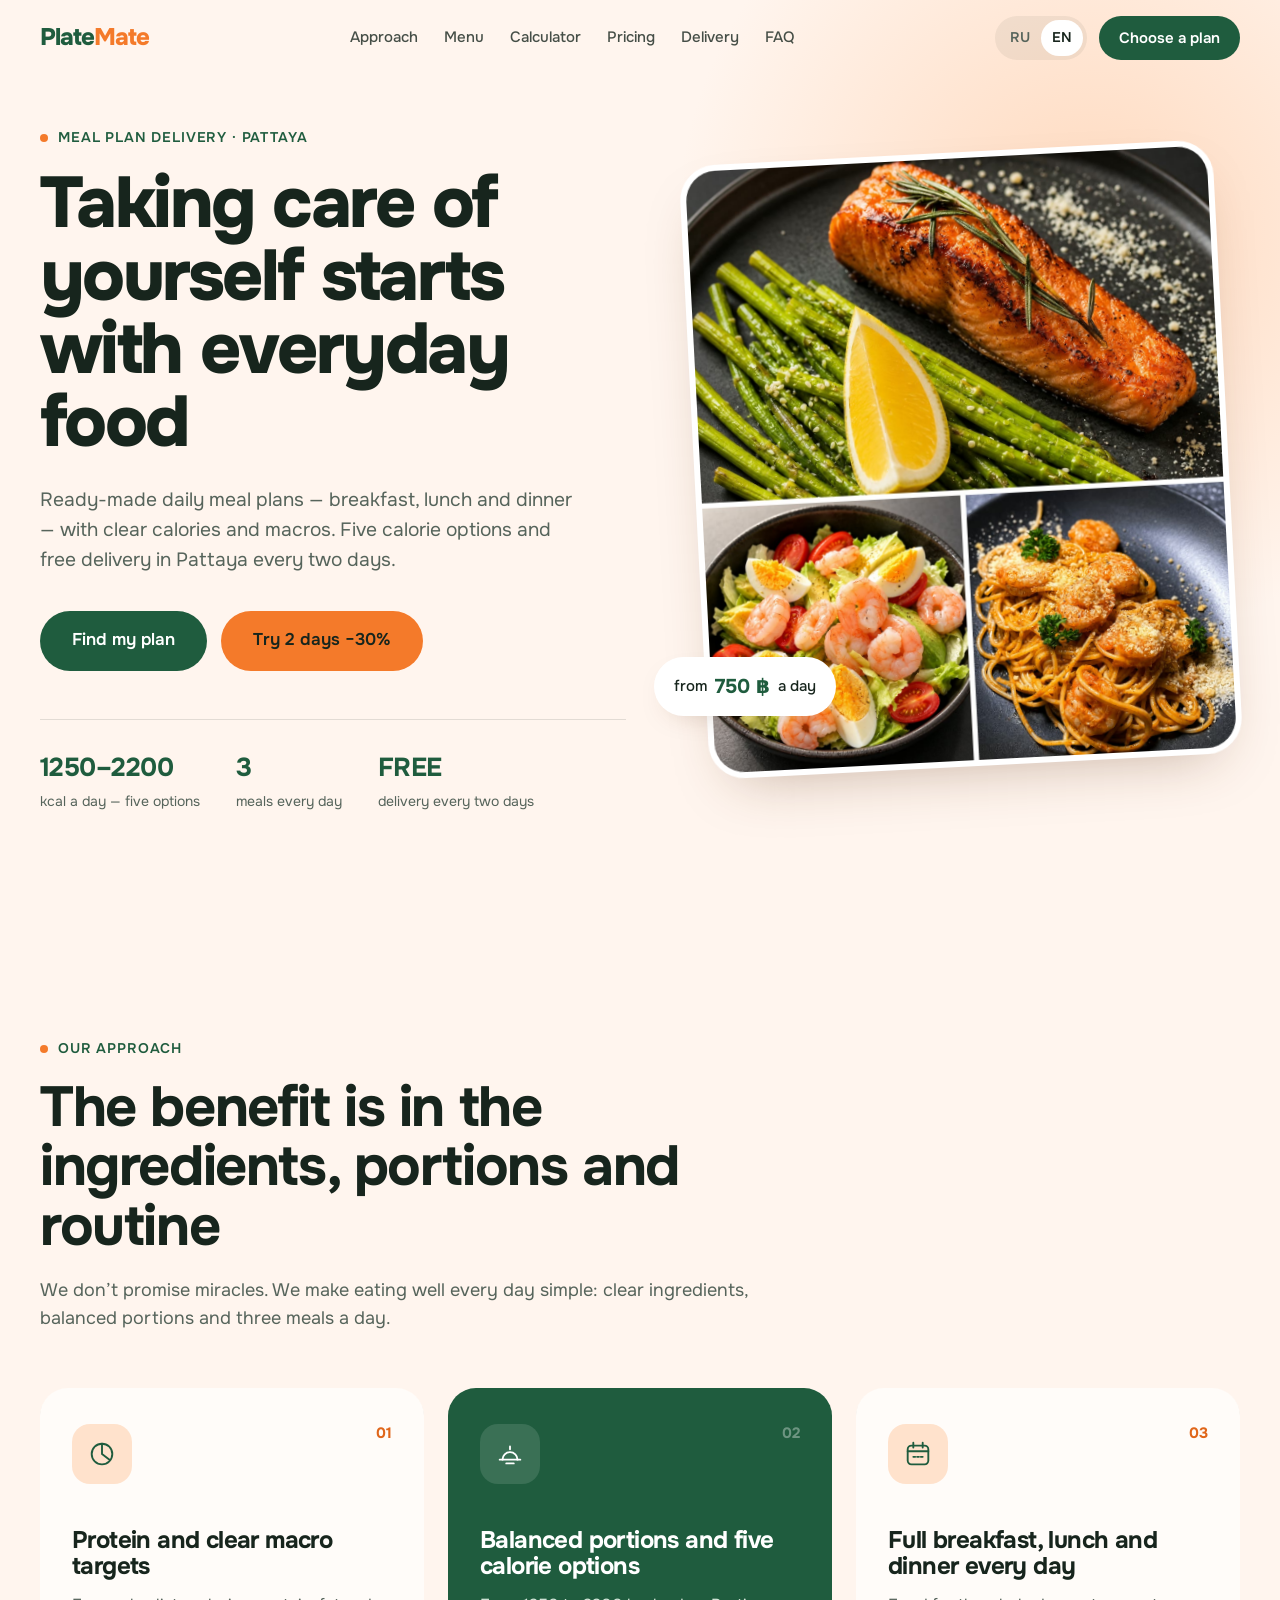
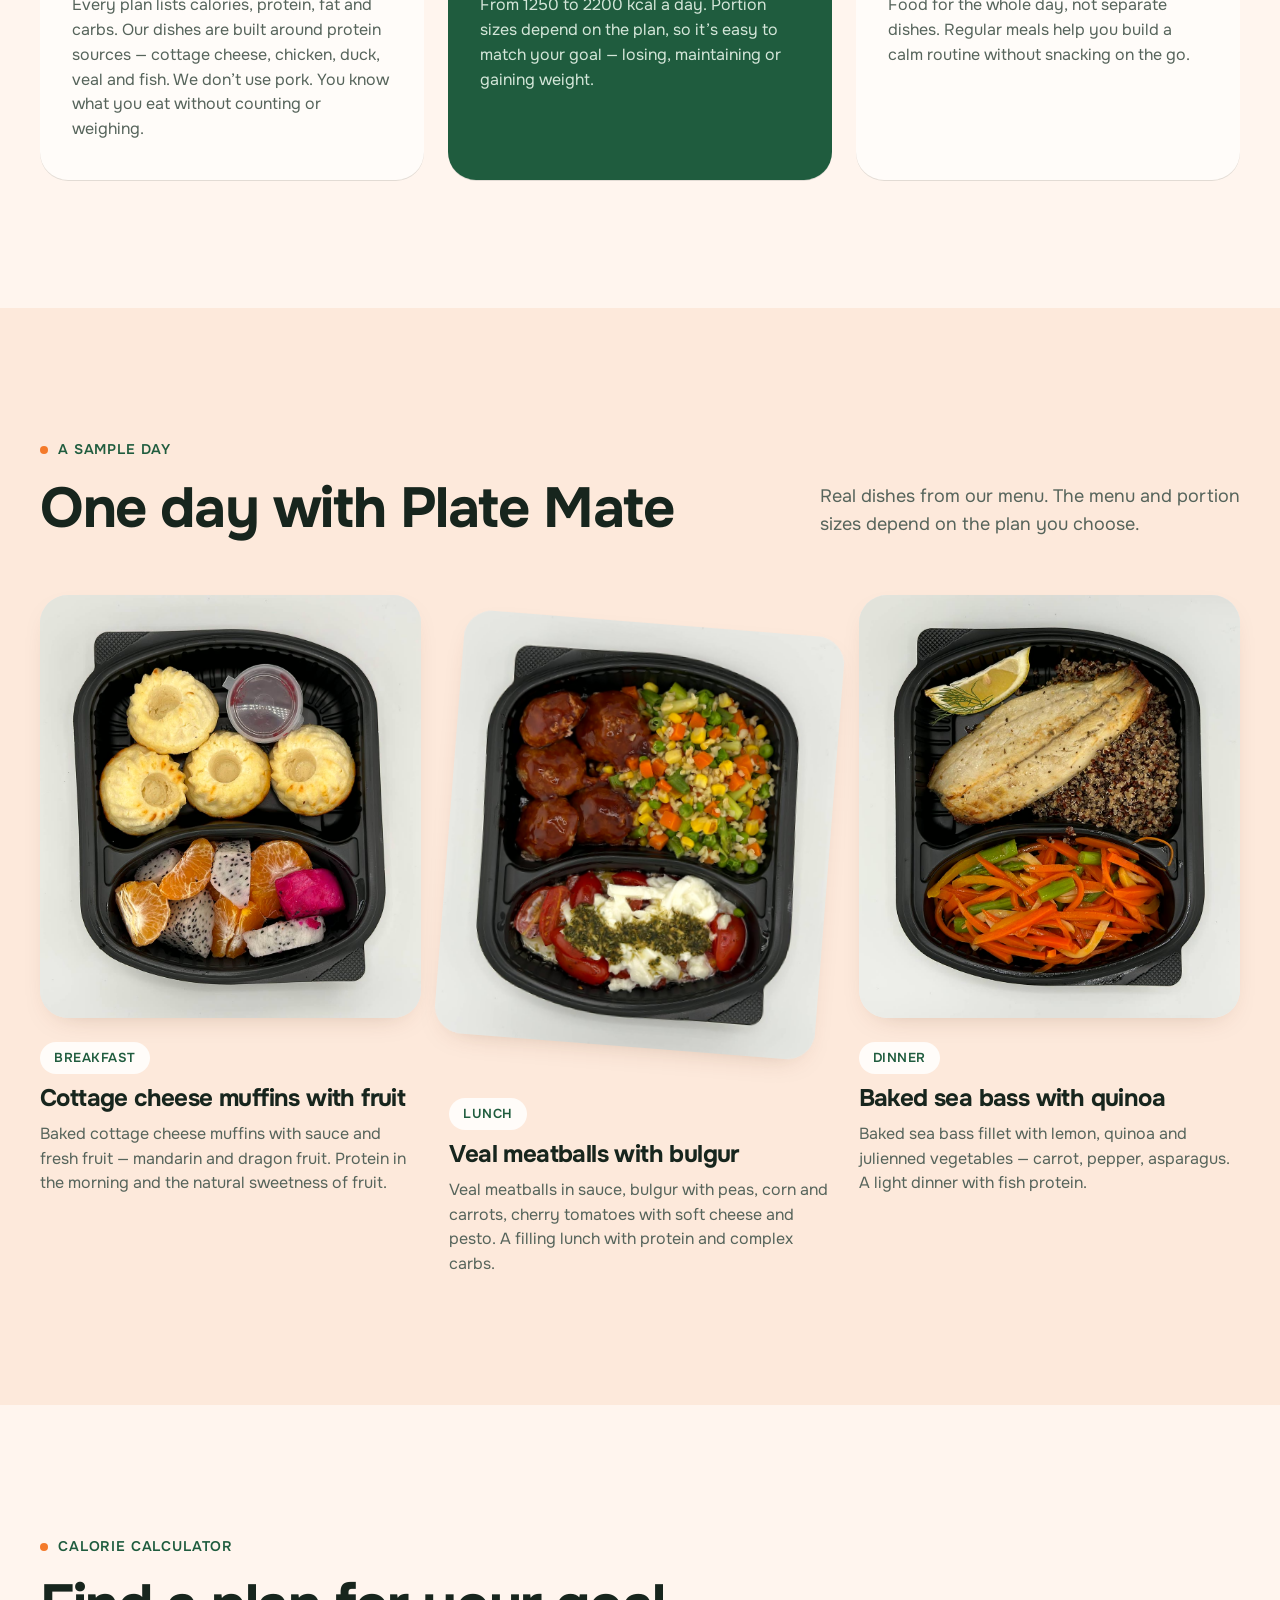
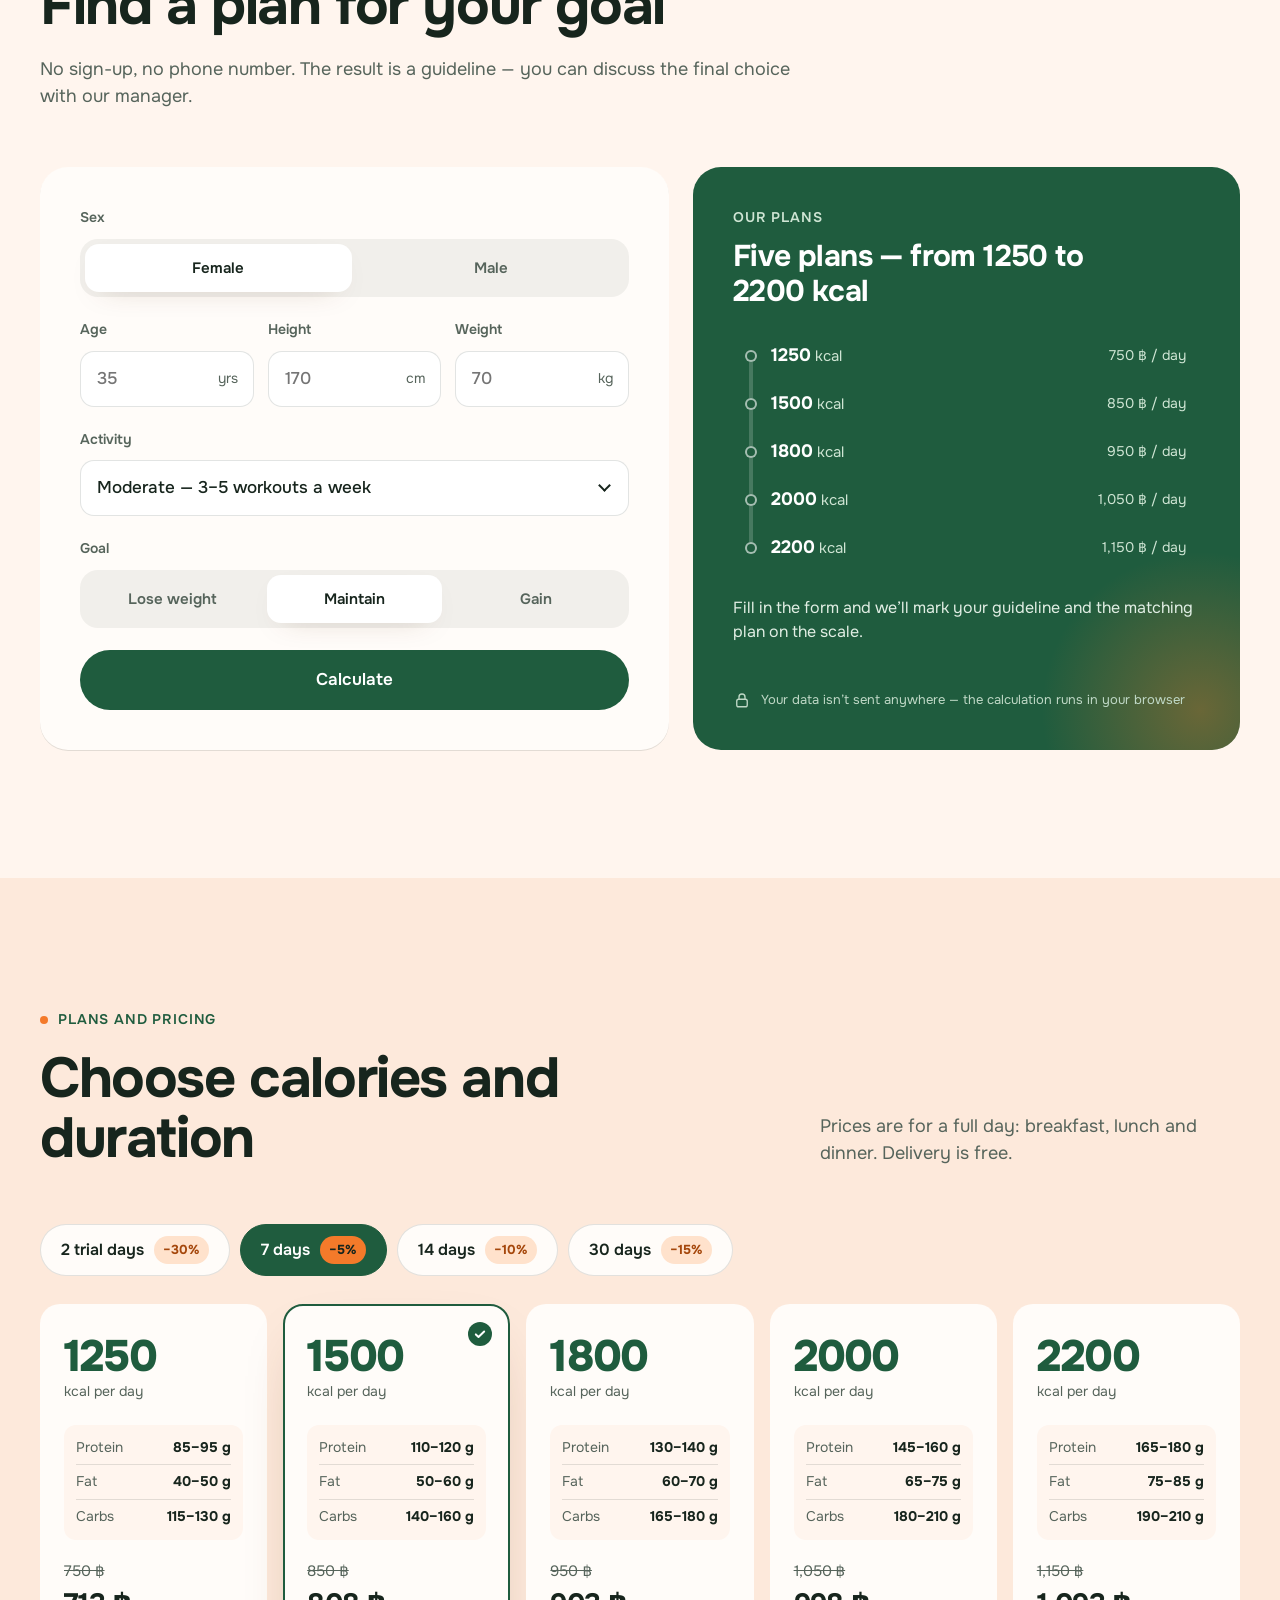
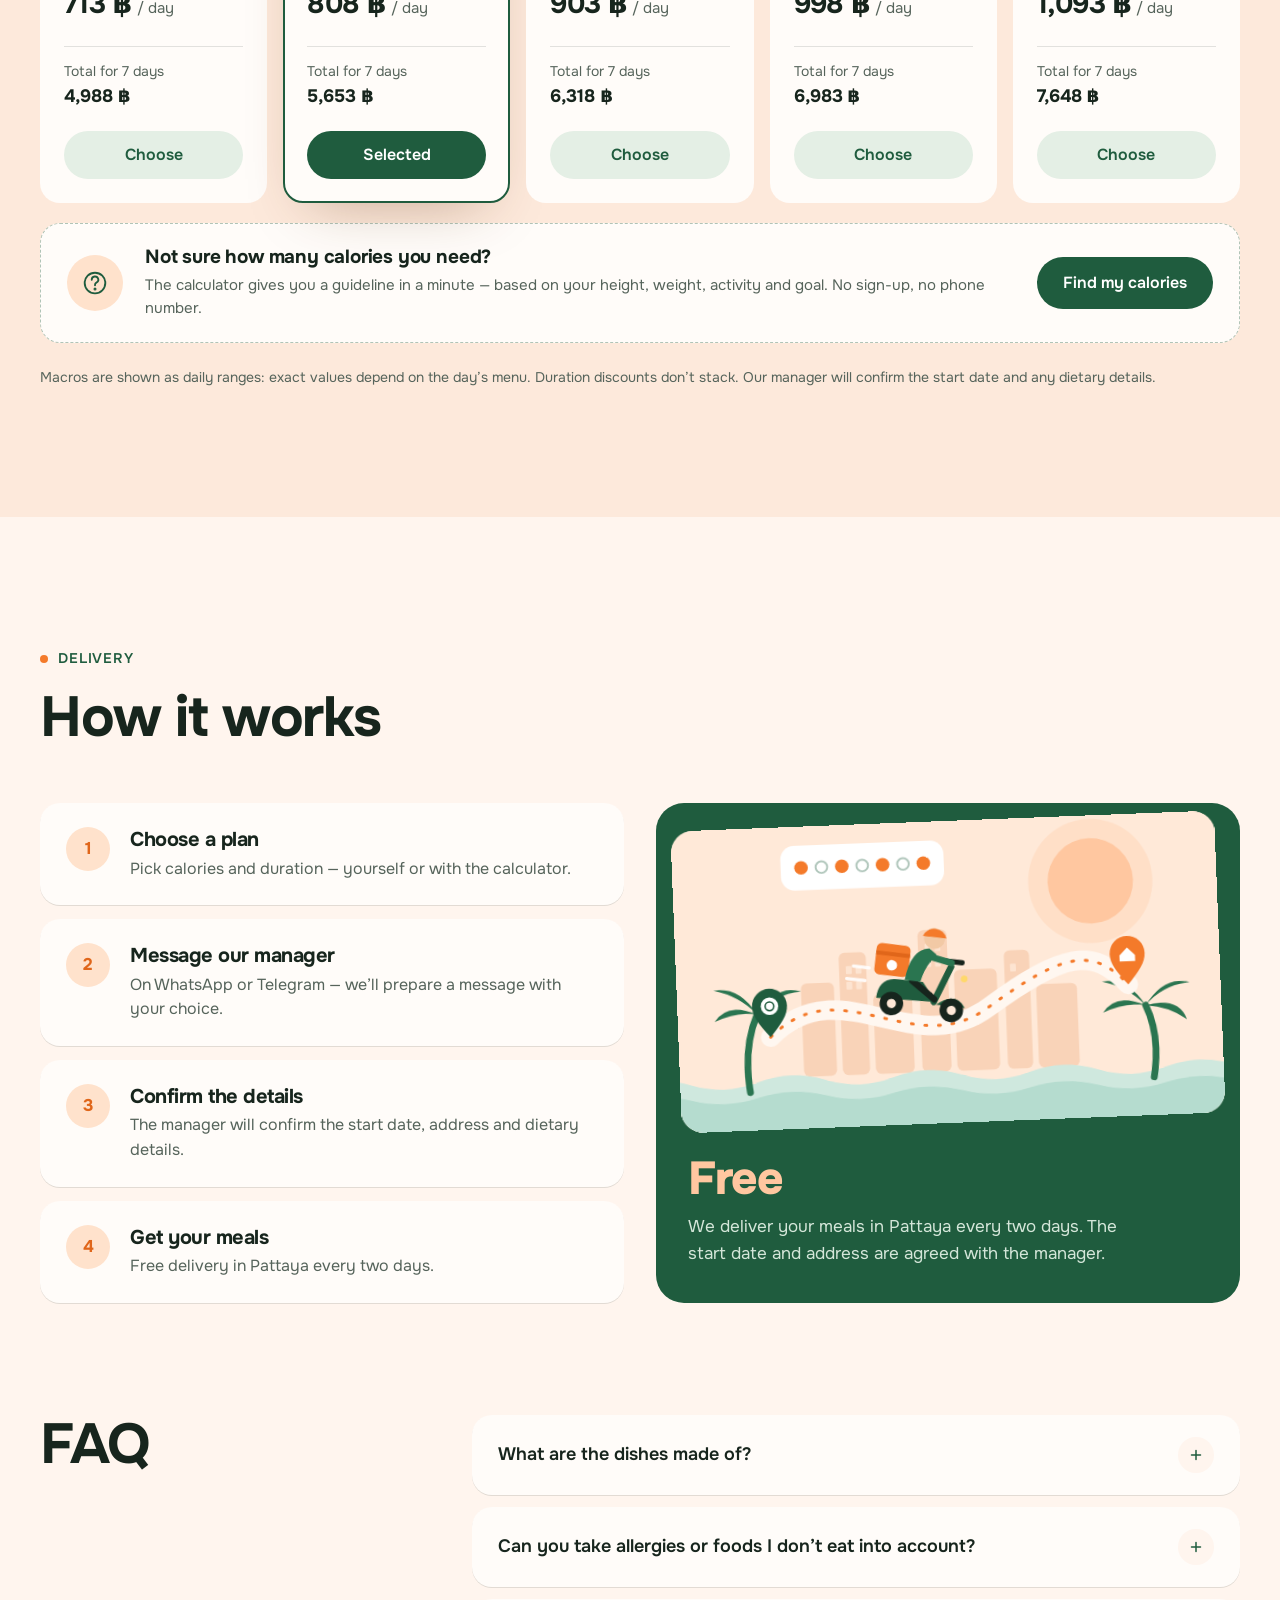
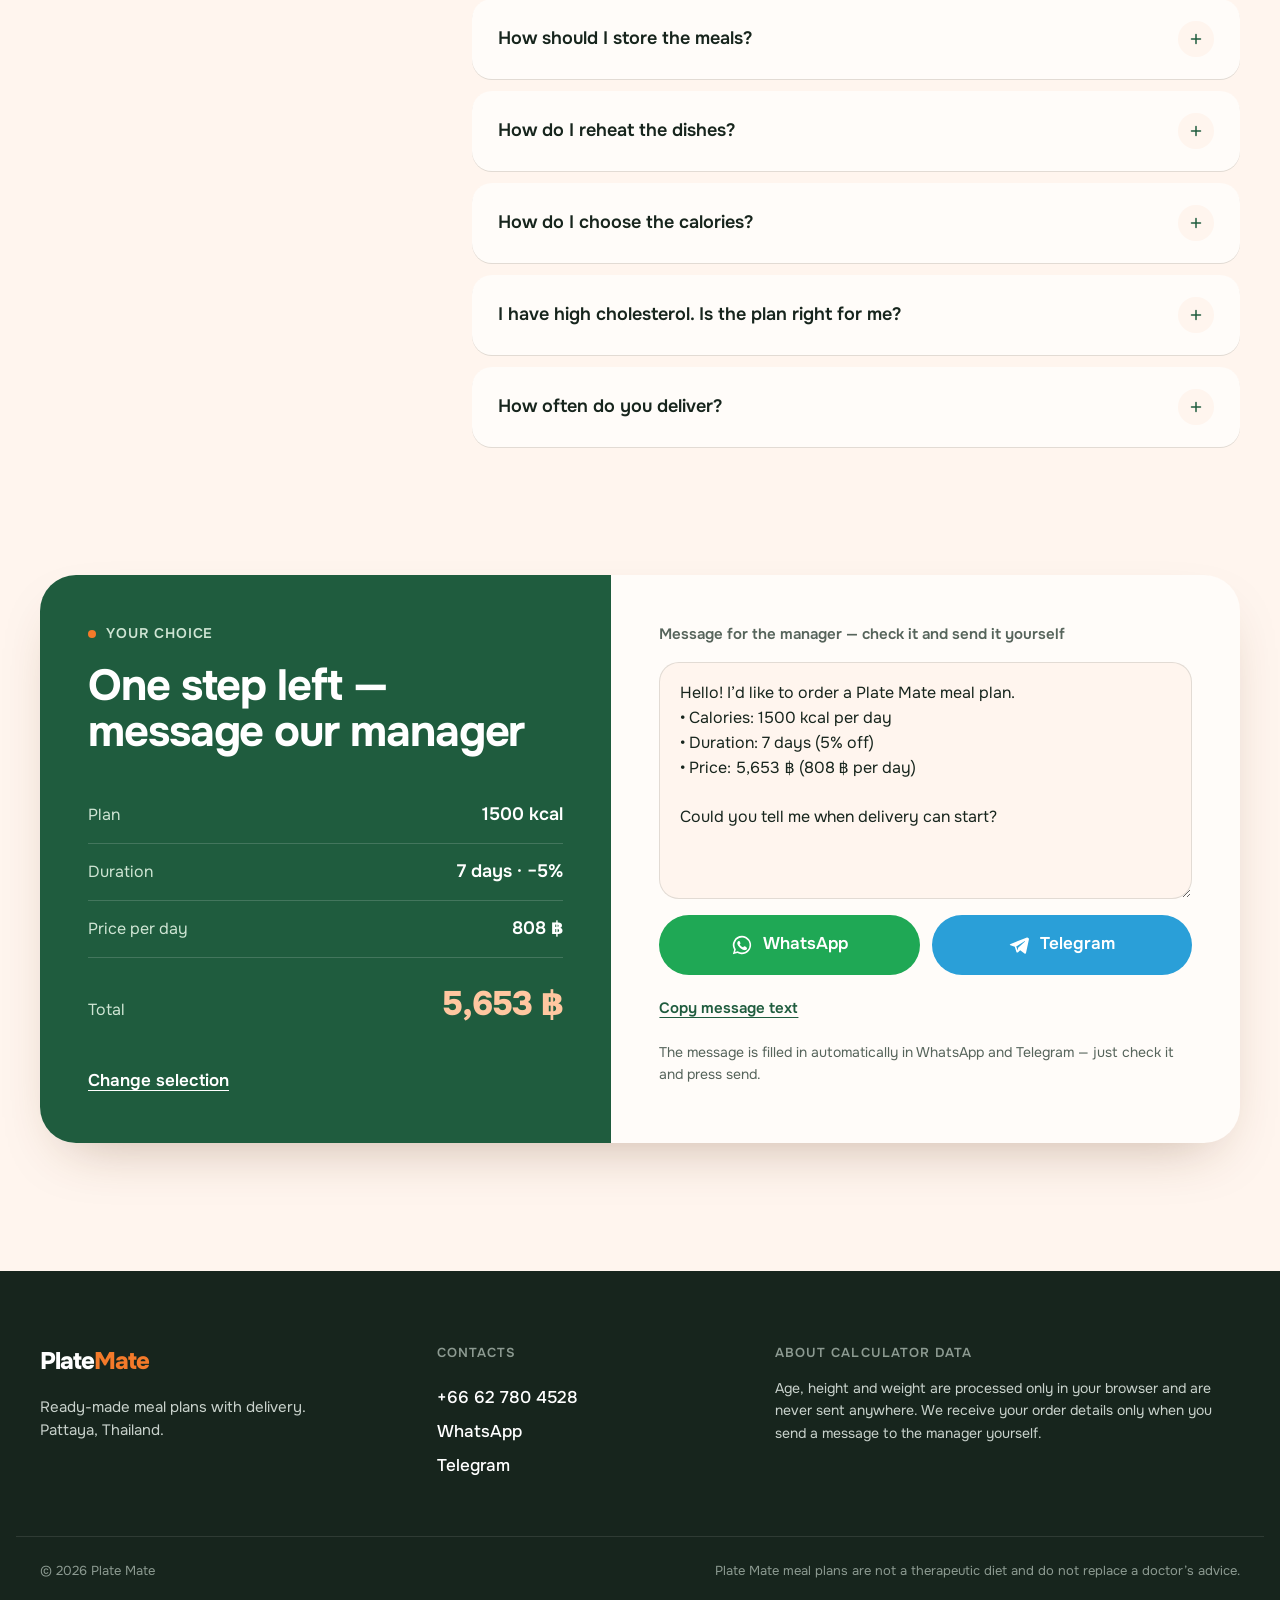
==== en/index.html @ b2e1506c "Отдельная английская версия /en/ для рекламного трафика - en/index.html собирается из index.html скр" ====
<!doctype html>
<!-- Сгенерировано tools/build-en.js из index.html. Не редактируйте вручную: правьте index.html и tools/i18n-en.js, затем запустите node tools/build-en.js -->
<html lang="en">
<head>
  <meta charset="utf-8">
  <meta name="viewport" content="width=device-width, initial-scale=1, viewport-fit=cover">
  <title data-i18n="meta.title">Plate Mate — daily meal plans delivered in Pattaya</title>
  <meta name="description" data-i18n-attr="content:meta.description" content="Ready-made daily meal plans: breakfast, lunch and dinner with clear calories and macros. Five calorie options, free delivery in Pattaya every two days.">
  <meta name="theme-color" content="#FFF5EE">

  <!-- Адреса версий: русская — корень, английская — /en/. data-self-url сборка меняет на адрес /en/ -->
  <link rel="canonical" data-self-url href="https://kuranovich.github.io/Lending-Plate-Mate-Meal-prep/en/">
  <link rel="alternate" hreflang="ru" href="https://kuranovich.github.io/Lending-Plate-Mate-Meal-prep/">
  <link rel="alternate" hreflang="en" href="https://kuranovich.github.io/Lending-Plate-Mate-Meal-prep/en/">
  <link rel="alternate" hreflang="x-default" href="https://kuranovich.github.io/Lending-Plate-Mate-Meal-prep/">

  <!-- Превью ссылки в мессенджерах и соцсетях -->
  <meta property="og:type" content="website">
  <meta property="og:site_name" content="Plate Mate">
  <meta property="og:title" data-i18n-attr="content:meta.title" content="Plate Mate — daily meal plans delivered in Pattaya">
  <meta property="og:description" data-i18n-attr="content:meta.ogDescription" content="Breakfast, lunch and dinner with clear calories and macros. From 750 ฿ a day, free delivery in Pattaya.">
  <meta property="og:url" data-self-url content="https://kuranovich.github.io/Lending-Plate-Mate-Meal-prep/en/">
  <meta property="og:image" content="https://kuranovich.github.io/Lending-Plate-Mate-Meal-prep/images/og.jpg">
  <meta property="og:image:width" content="1200">
  <meta property="og:image:height" content="630">
  <meta property="og:locale" data-i18n-attr="content:meta.locale" content="en_US">
  <meta name="twitter:card" content="summary_large_image">
  <link rel="icon" href="../favicon.ico" sizes="48x48">
  <link rel="icon" href="../images/icons/icon-32.png" type="image/png" sizes="32x32">
  <link rel="icon" href="../images/icons/icon-192.png" type="image/png" sizes="192x192">
  <link rel="apple-touch-icon" href="../images/icons/apple-touch-icon.png">
  <link rel="preconnect" href="https://fonts.googleapis.com">
  <link rel="preconnect" href="https://fonts.gstatic.com" crossorigin>
  <link href="https://fonts.googleapis.com/css2?family=Onest:wght@400;500;600;700;800&display=swap" rel="stylesheet">
  <link rel="stylesheet" href="../assets/styles.css">
  <script>document.documentElement.classList.add('js')</script>
</head>
<body>

<!-- ============ ШАПКА ============ -->
<header class="header" id="header">
  <div class="container header__inner">
    <!-- Официальный логотип из брендбука: положите файл в images/logo.svg -->
    <a class="logo" href="#top" aria-label="Plate Mate">
      <img src="../images/logo.svg" alt="Plate Mate" onerror="this.parentNode.classList.add('logo--text')">
      <span class="logo__text">Plate<b>Mate</b></span>
    </a>

    <nav class="nav" id="nav" data-i18n-attr="aria-label:nav.label" aria-label="Page navigation">
      <a href="#approach" data-i18n="nav.approach">Approach</a>
      <a href="#menu" data-i18n="nav.menu">Menu</a>
      <a href="#calculator" data-i18n="nav.calc">Calculator</a>
      <a href="#plans" data-i18n="nav.plans">Pricing</a>
      <a href="#delivery" data-i18n="nav.delivery">Delivery</a>
      <a href="#faq" data-i18n="nav.faq">FAQ</a>
      <a class="btn btn--primary nav__cta" href="#plans" data-i18n="cta.choose">Choose a plan</a>
    </nav>

    <div class="header__actions">
      <div class="lang" role="group" aria-label="Language">
        <a href="../" hreflang="ru" lang="ru">RU</a>
        <a href="./" hreflang="en" lang="en" aria-current="page">EN</a>
      </div>
      <a class="btn btn--primary btn--sm header__cta" href="#plans" data-i18n="cta.choose">Choose a plan</a>
      <button class="burger" type="button" aria-expanded="false" aria-controls="nav" data-i18n-attr="aria-label:nav.open" aria-label="Open menu">
        <span></span><span></span>
      </button>
    </div>
  </div>
</header>

<main id="top">

  <!-- ============ 1. ПЕРВЫЙ ЭКРАН ============ -->
  <section class="hero">
    <div class="container hero__grid">
      <div class="hero__text reveal">
        <p class="eyebrow" data-i18n="hero.eyebrow">Meal plan delivery · Pattaya</p>
        <h1 data-i18n="hero.title">Taking care of yourself starts with everyday food</h1>
        <p class="lead" data-i18n="hero.lead">Ready-made daily meal plans — breakfast, lunch and dinner — with clear calories and macros. Five calorie options and free delivery in Pattaya every two days.</p>
        <div class="hero__buttons">
          <a class="btn btn--primary btn--lg" href="#calculator" data-i18n="hero.btnCalc">Find my plan</a>
          <a class="btn btn--accent btn--lg" href="#plans" data-trial data-i18n="hero.btnTrial">Try 2 days −30%</a>
        </div>
        <ul class="hero__facts">
          <li><strong>1250–2200</strong><span data-i18n="hero.fact1">kcal a day — five options</span></li>
          <li><strong>3</strong><span data-i18n="hero.fact2">meals every day</span></li>
          <li><strong data-i18n="hero.fact3n">FREE</strong><span data-i18n="hero.fact3">delivery every two days</span></li>
        </ul>
      </div>

      <div class="hero__media">
        <div class="hero__photo ph" data-motion style="--r:-3deg;--rot:3deg;--shift:36px" data-label="images/hero.jpg">
          <img src="../images/hero.jpg" data-i18n-attr="alt:hero.alt" alt="Salmon with asparagus, shrimp salad and shrimp pasta" fetchpriority="high" onerror="this.parentNode.classList.add('missing')">
        </div>
        <div class="chip chip--price">
          <span data-i18n="hero.chipFrom">from</span> <strong>750&nbsp;฿</strong> <span data-i18n="hero.chipDay">a day</span>
        </div>
      </div>
    </div>
  </section>

  <!-- ============ 2. НАШ ПОДХОД ============ -->
  <section class="section" id="approach">
    <div class="container">
      <div class="section__head reveal">
        <p class="eyebrow" data-i18n="approach.eyebrow">Our approach</p>
        <h2 data-i18n="approach.title">The benefit is in the ingredients, portions and routine</h2>
        <p class="section__lead" data-i18n="approach.lead">We don’t promise miracles. We make eating well every day simple: clear ingredients, balanced portions and three meals a day.</p>
      </div>

      <div class="features">
        <article class="feature reveal">
          <div class="feature__icon" aria-hidden="true">
            <svg viewBox="0 0 32 32"><circle cx="16" cy="16" r="11"/><path d="M16 5v11l8 6"/></svg>
          </div>
          <span class="feature__num">01</span>
          <h3 data-i18n="approach.f1.title">Protein and clear macro targets</h3>
          <p data-i18n="approach.f1.text">Every plan lists calories, protein, fat and carbs. Our dishes are built around protein sources — cottage cheese, chicken, duck, veal and fish. We don’t use pork. You know what you eat without counting or weighing.</p>
        </article>
        <article class="feature reveal">
          <div class="feature__icon" aria-hidden="true">
            <svg viewBox="0 0 32 32"><path d="M5 22h22"/><path d="M8 22a8 8 0 0 1 16 0"/><path d="M16 11V8"/><path d="M12 26h8"/></svg>
          </div>
          <span class="feature__num">02</span>
          <h3 data-i18n="approach.f2.title">Balanced portions and five calorie options</h3>
          <p data-i18n="approach.f2.text">From 1250 to 2200 kcal a day. Portion sizes depend on the plan, so it’s easy to match your goal — losing, maintaining or gaining weight.</p>
        </article>
        <article class="feature reveal">
          <div class="feature__icon" aria-hidden="true">
            <svg viewBox="0 0 32 32"><rect x="5" y="7" width="22" height="20" rx="4"/><path d="M5 13h22"/><path d="M11 4v5M21 4v5"/><path d="M11 19h2M15 19h2M19 19h2"/></svg>
          </div>
          <span class="feature__num">03</span>
          <h3 data-i18n="approach.f3.title">Full breakfast, lunch and dinner every day</h3>
          <p data-i18n="approach.f3.text">Food for the whole day, not separate dishes. Regular meals help you build a calm routine without snacking on the go.</p>
        </article>
      </div>
    </div>
  </section>

  <!-- ============ 3. ПРИМЕР ДНЯ ============ -->
  <!-- TODO: сверить описание состава блюд с фактическими технологическими картами -->
  <section class="section section--tint" id="menu">
    <div class="container">
      <div class="section__head section__head--row reveal">
        <div>
          <p class="eyebrow" data-i18n="menu.eyebrow">A sample day</p>
          <h2 data-i18n="menu.title">One day with Plate Mate</h2>
        </div>
        <p class="section__lead" data-i18n="menu.lead">Real dishes from our menu. The menu and portion sizes depend on the plan you choose.</p>
      </div>

      <div class="dishes">
        <article class="dish reveal">
          <div class="dish__photo ph" data-label="images/breakfast.jpg">
            <img src="../images/breakfast.jpg" loading="lazy" data-i18n-attr="alt:menu.d1.name" alt="Cottage cheese muffins with fruit" onerror="this.parentNode.classList.add('missing')">
          </div>
          <span class="dish__meal" data-i18n="menu.breakfast">Breakfast</span>
          <h3 data-i18n="menu.d1.name">Cottage cheese muffins with fruit</h3>
          <p data-i18n="menu.d1.text">Baked cottage cheese muffins with sauce and fresh fruit — mandarin and dragon fruit. Protein in the morning and the natural sweetness of fruit.</p>
        </article>
        <article class="dish dish--mid reveal">
          <div class="dish__photo ph" data-motion style="--r:2deg;--rot:-2.5deg;--shift:28px" data-label="images/lunch.jpg">
            <img src="../images/lunch.jpg" loading="lazy" data-i18n-attr="alt:menu.d2.name" alt="Veal meatballs with bulgur" onerror="this.parentNode.classList.add('missing')">
          </div>
          <span class="dish__meal" data-i18n="menu.lunch">Lunch</span>
          <h3 data-i18n="menu.d2.name">Veal meatballs with bulgur</h3>
          <p data-i18n="menu.d2.text">Veal meatballs in sauce, bulgur with peas, corn and carrots, cherry tomatoes with soft cheese and pesto. A filling lunch with protein and complex carbs.</p>
        </article>
        <article class="dish reveal">
          <div class="dish__photo ph" data-label="images/dinner.jpg">
            <img src="../images/dinner.jpg" loading="lazy" data-i18n-attr="alt:menu.d3.name" alt="Baked sea bass with quinoa" onerror="this.parentNode.classList.add('missing')">
          </div>
          <span class="dish__meal" data-i18n="menu.dinner">Dinner</span>
          <h3 data-i18n="menu.d3.name">Baked sea bass with quinoa</h3>
          <p data-i18n="menu.d3.text">Baked sea bass fillet with lemon, quinoa and julienned vegetables — carrot, pepper, asparagus. A light dinner with fish protein.</p>
        </article>
      </div>
    </div>
  </section>

  <!-- ============ 4. КАЛЬКУЛЯТОР ============ -->
  <section class="section" id="calculator">
    <div class="container">
      <div class="section__head reveal">
        <p class="eyebrow" data-i18n="calc.eyebrow">Calorie calculator</p>
        <h2 data-i18n="calc.title">Find a plan for your goal</h2>
        <p class="section__lead" data-i18n="calc.lead">No sign-up, no phone number. The result is a guideline — you can discuss the final choice with our manager.</p>
      </div>

      <div class="calc reveal">
        <form class="calc__form" id="calcForm" novalidate>
          <fieldset class="field">
            <legend data-i18n="calc.sex">Sex</legend>
            <div class="seg">
              <label><input type="radio" name="sex" value="f" checked><span data-i18n="calc.female">Female</span></label>
              <label><input type="radio" name="sex" value="m"><span data-i18n="calc.male">Male</span></label>
            </div>
          </fieldset>

          <div class="field-row">
            <label class="field">
              <span class="field__label" data-i18n="calc.age">Age</span>
              <span class="input"><input type="number" name="age" inputmode="numeric" min="18" max="80" placeholder="35"><em data-i18n="calc.years">yrs</em></span>
            </label>
            <label class="field">
              <span class="field__label" data-i18n="calc.height">Height</span>
              <span class="input"><input type="number" name="height" inputmode="numeric" min="130" max="220" placeholder="170"><em data-i18n="calc.cm">cm</em></span>
            </label>
            <label class="field">
              <span class="field__label" data-i18n="calc.weight">Weight</span>
              <span class="input"><input type="number" name="weight" inputmode="decimal" min="35" max="250" step="0.1" placeholder="70"><em data-i18n="calc.kg">kg</em></span>
            </label>
          </div>

          <label class="field">
            <span class="field__label" data-i18n="calc.activity">Activity</span>
            <span class="select">
              <select name="activity">
                <option value="1.2" data-i18n="calc.act1">Minimal — desk job, no workouts</option>
                <option value="1.375" data-i18n="calc.act2">Light — 1–3 workouts a week</option>
                <option value="1.55" selected data-i18n="calc.act3">Moderate — 3–5 workouts a week</option>
                <option value="1.725" data-i18n="calc.act4">High — 6–7 workouts a week</option>
                <option value="1.9" data-i18n="calc.act5">Very high — physical work and sport</option>
              </select>
            </span>
          </label>

          <fieldset class="field">
            <legend data-i18n="calc.goal">Goal</legend>
            <div class="seg seg--3">
              <label><input type="radio" name="goal" value="lose"><span data-i18n="calc.lose">Lose weight</span></label>
              <label><input type="radio" name="goal" value="keep" checked><span data-i18n="calc.keep">Maintain</span></label>
              <label><input type="radio" name="goal" value="gain"><span data-i18n="calc.gain">Gain</span></label>
            </div>
          </fieldset>

          <p class="calc__error" id="calcError" role="alert" hidden data-i18n="calc.error">Please check: age 18–80, height 130–220 cm, weight 35–250 kg.</p>
          <button class="btn btn--primary btn--lg btn--block" type="submit" data-i18n="calc.submit">Calculate</button>
        </form>

        <div class="calc__result" id="calcResult" aria-live="polite">
          <!-- До расчёта -->
          <div class="result-head" id="resultEmpty">
            <p class="result__label" data-i18n="calc.scaleEyebrow">Our plans</p>
            <p class="result-head__title" data-i18n="calc.scaleTitle">Five plans — from 1250 to 2200&nbsp;kcal</p>
          </div>

          <!-- После расчёта -->
          <div class="result-head" id="resultFull" hidden>
            <p class="result__label" data-i18n="calc.yourNeed">Your guideline</p>
            <p class="result__value">≈&nbsp;<strong id="rKcal">0</strong> <span data-i18n="calc.kcalDay">kcal/day</span></p>
            <dl class="result__steps">
              <div><dt data-i18n="calc.bmr">Basal metabolic rate</dt><dd id="rBmr"></dd></div>
              <div><dt data-i18n="calc.withAct">With activity</dt><dd id="rTdee"></dd></div>
              <div><dt data-i18n="calc.withGoal">With your goal</dt><dd id="rGoal"></dd></div>
            </dl>
          </div>

          <!-- Шкала рационов: строки строит скрипт -->
          <div class="scale" id="scale">
            <div class="scale__rail" aria-hidden="true"><span class="scale__fill" id="scaleFill"></span><span class="scale__marker" id="scaleMarker" hidden></span></div>
            <ul class="scale__list" id="scaleList"></ul>
          </div>

          <p class="result__hint" id="scaleHint" data-i18n="calc.empty">Fill in the form and we’ll mark your guideline and the matching plan on the scale.</p>

          <div class="result__plan" id="resultPlan" hidden>
            <p id="rText"></p>
            <button class="btn btn--accent btn--lg btn--block" type="button" id="rChoose"></button>
            <p class="result__note" data-i18n="calc.note">Calculated with the Mifflin–St Jeor equation, adjusted for activity and goal. This is an approximate guideline, not medical advice.</p>
          </div>

          <p class="result__privacy">
            <svg viewBox="0 0 24 24" aria-hidden="true"><rect x="5" y="11" width="14" height="10" rx="2.5"/><path d="M8 11V8a4 4 0 0 1 8 0v3"/></svg>
            <span data-i18n="calc.privacy">Your data isn’t sent anywhere — the calculation runs in your browser</span>
          </p>
        </div>
      </div>
    </div>
  </section>

  <!-- ============ 5. РАЦИОНЫ И СТОИМОСТЬ ============ -->
  <section class="section section--tint" id="plans">
    <div class="container">
      <div class="section__head section__head--row reveal">
        <div>
          <p class="eyebrow" data-i18n="plans.eyebrow">Plans and pricing</p>
          <h2 data-i18n="plans.title">Choose calories and duration</h2>
        </div>
        <p class="section__lead" data-i18n="plans.lead">Prices are for a full day: breakfast, lunch and dinner. Delivery is free.</p>
      </div>

      <div class="durations reveal" id="durations" role="radiogroup" data-i18n-attr="aria-label:plans.durationLabel" aria-label="Duration"></div>

      <div class="plans" id="plansGrid" role="list"></div>

      <!-- Подсказка для тех, кто не знает свою калорийность -->
      <div class="plans-help reveal">
        <div class="plans-help__icon" aria-hidden="true">
          <svg viewBox="0 0 32 32"><circle cx="16" cy="16" r="11"/><path d="M12.5 12.5a3.5 3.5 0 1 1 5 3.2c-1 .5-1.5 1.2-1.5 2.3v.5"/><circle cx="16" cy="22.5" r=".6" fill="currentColor"/></svg>
        </div>
        <div class="plans-help__text">
          <p class="plans-help__title" data-i18n="plans.helpTitle">Not sure how many calories you need?</p>
          <p data-i18n="plans.helpText">The calculator gives you a guideline in a minute — based on your height, weight, activity and goal. No sign-up, no phone number.</p>
        </div>
        <a class="btn btn--primary plans-help__btn" href="#calculator" data-to-calc data-i18n="plans.helpBtn">Find my calories</a>
      </div>
      <noscript>
        <p class="plans__note" data-i18n="plans.noscript">1250 kcal — 750 ฿ · 1500 kcal — 850 ฿ · 1800 kcal — 950 ฿ · 2000 kcal — 1050 ฿ · 2200 kcal — 1150 ฿ a day.</p>
      </noscript>

      <p class="plans__note" data-i18n="plans.note">Macros are shown as daily ranges: exact values depend on the day’s menu. Duration discounts don’t stack. Our manager will confirm the start date and any dietary details.</p>
    </div>
  </section>

  <!-- ============ 6. ДОСТАВКА И ВОПРОСЫ ============ -->
  <section class="section" id="delivery">
    <div class="container">
      <div class="section__head reveal">
        <p class="eyebrow" data-i18n="delivery.eyebrow">Delivery</p>
        <h2 data-i18n="delivery.title">How it works</h2>
      </div>

      <div class="delivery">
        <ol class="steps reveal">
          <li>
            <span class="steps__n">1</span>
            <div><h3 data-i18n="delivery.s1.t">Choose a plan</h3><p data-i18n="delivery.s1.p">Pick calories and duration — yourself or with the calculator.</p></div>
          </li>
          <li>
            <span class="steps__n">2</span>
            <div><h3 data-i18n="delivery.s2.t">Message our manager</h3><p data-i18n="delivery.s2.p">On WhatsApp or Telegram — we’ll prepare a message with your choice.</p></div>
          </li>
          <li>
            <span class="steps__n">3</span>
            <div><h3 data-i18n="delivery.s3.t">Confirm the details</h3><p data-i18n="delivery.s3.p">The manager will confirm the start date, address and dietary details.</p></div>
          </li>
          <li>
            <span class="steps__n">4</span>
            <div><h3 data-i18n="delivery.s4.t">Get your meals</h3><p data-i18n="delivery.s4.p">Free delivery in Pattaya every two days.</p></div>
          </li>
        </ol>

        <div class="delivery__card reveal">
          <!-- Иллюстрация: скутер везёт рацион по Паттайе, календарь — доставка через день -->
          <div class="delivery__art" data-motion style="--r:-2deg;--rot:3deg;--shift:26px">
            <svg viewBox="0 0 560 340" preserveAspectRatio="xMidYMid slice" role="img" data-i18n-attr="aria-label:delivery.alt" aria-label="Illustration: a courier on a scooter delivering meals around Pattaya">
              <rect width="560" height="340" fill="#FFE9D8"/>
              <!-- солнце -->
              <circle cx="430" cy="82" r="64" fill="#FFD9BD" opacity=".6"/>
              <circle cx="430" cy="82" r="44" fill="#FFC7A0"/>
              <!-- город -->
              <g fill="#F9D3B8">
                <rect x="128" y="176" width="34" height="96" rx="6"/>
                <rect x="168" y="146" width="28" height="126" rx="6"/>
                <rect x="202" y="190" width="40" height="82" rx="6"/>
                <rect x="250" y="126" width="30" height="146" rx="6"/>
                <rect x="286" y="168" width="44" height="104" rx="6"/>
                <rect x="338" y="150" width="26" height="122" rx="6"/>
                <rect x="370" y="186" width="42" height="86" rx="6"/>
              </g>
              <g fill="#FFE9D8" opacity=".8">
                <rect x="175" y="160" width="6" height="8" rx="1"/><rect x="185" y="160" width="6" height="8" rx="1"/>
                <rect x="175" y="176" width="6" height="8" rx="1"/><rect x="185" y="176" width="6" height="8" rx="1"/>
                <rect x="257" y="140" width="6" height="8" rx="1"/><rect x="267" y="140" width="6" height="8" rx="1"/>
                <rect x="257" y="156" width="6" height="8" rx="1"/><rect x="267" y="156" width="6" height="8" rx="1"/>
                <rect x="344" y="164" width="6" height="8" rx="1"/><rect x="344" y="180" width="6" height="8" rx="1"/>
              </g>
              <!-- море -->
              <path class="art-wave art-wave--back" fill="#CFE8DE" d="M-60 276 q35 -12 70 0 t70 0 t70 0 t70 0 t70 0 t70 0 t70 0 t70 0 t70 0 t70 0 V340 H-60 Z"/>
              <path class="art-wave" fill="#B5DCCF" d="M-60 292 q35 -10 70 0 t70 0 t70 0 t70 0 t70 0 t70 0 t70 0 t70 0 t70 0 t70 0 V340 H-60 Z"/>
              <!-- пальмы -->
              <g fill="none" stroke="#2A7550" stroke-linecap="round">
                <path d="M72 286 Q66 240 82 206" stroke-width="7"/>
                <path d="M488 286 Q496 244 482 212" stroke-width="7"/>
              </g>
              <g fill="#2A7550">
                <path d="M82 206 q-30 -14 -44 6 q24 -10 44 -6Z"/><path d="M82 206 q-18 -30 -44 -26 q26 6 44 26Z"/>
                <path d="M82 206 q20 -30 46 -22 q-28 2 -46 22Z"/><path d="M82 206 q34 -8 42 16 q-18 -14 -42 -16Z"/>
                <path d="M482 212 q-30 -14 -44 6 q24 -10 44 -6Z"/><path d="M482 212 q-18 -30 -44 -26 q26 6 44 26Z"/>
                <path d="M482 212 q20 -30 46 -22 q-28 2 -46 22Z"/><path d="M482 212 q34 -8 42 16 q-18 -14 -42 -16Z"/>
              </g>
              <!-- календарь: доставка каждый второй день -->
              <g transform="translate(112 34)">
                <rect width="168" height="46" rx="14" fill="#fff"/>
                <g fill="none" stroke="#1F5C3E" stroke-width="2">
                  <circle cx="21" cy="23" r="7" fill="#F47A2A" stroke="none"/>
                  <circle cx="42" cy="23" r="6" opacity=".35"/>
                  <circle cx="63" cy="23" r="7" fill="#F47A2A" stroke="none"/>
                  <circle cx="84" cy="23" r="6" opacity=".35"/>
                  <circle cx="105" cy="23" r="7" fill="#F47A2A" stroke="none"/>
                  <circle cx="126" cy="23" r="6" opacity=".35"/>
                  <circle cx="147" cy="23" r="7" fill="#F47A2A" stroke="none"/>
                </g>
              </g>
              <!-- дорога -->
              <path id="artRoute" d="M95 230 C170 160 240 262 320 208 S430 150 465 190" fill="none" stroke="#FFF7F0" stroke-width="20" stroke-linecap="round"/>
              <path class="art-dash" d="M95 230 C170 160 240 262 320 208 S430 150 465 190" fill="none" stroke="#F47A2A" stroke-width="3" stroke-linecap="round" stroke-dasharray="2 12"/>
              <!-- метка кухни -->
              <g transform="translate(95 230)">
                <path d="M0 0 C-12 -14 -18 -22 -18 -32 A18 18 0 1 1 18 -32 C18 -22 12 -14 0 0Z" fill="#1F5C3E"/>
                <circle cx="0" cy="-32" r="9" fill="#fff"/>
                <circle cx="0" cy="-32" r="4.5" fill="none" stroke="#1F5C3E" stroke-width="1.6"/>
              </g>
              <!-- метка дома -->
              <g transform="translate(465 190)">
                <path d="M0 0 C-12 -14 -18 -22 -18 -32 A18 18 0 1 1 18 -32 C18 -22 12 -14 0 0Z" fill="#F47A2A"/>
                <path d="M-8 -30 L0 -38 L8 -30 V-24 H-8 Z" fill="#fff"/>
              </g>
              <!-- скутер -->
              <g>
                <animateMotion dur="7s" repeatCount="indefinite" rotate="auto"><mpath href="#artRoute"/></animateMotion>
                <animate attributeName="opacity" values="0;1;1;0" keyTimes="0;.08;.9;1" dur="7s" repeatCount="indefinite"/>
                <g transform="scale(1.35)">
                <g transform="translate(0 -4)">
                  <animateTransform attributeName="transform" type="translate" values="0 -4;0 -5.5;0 -4" dur=".45s" repeatCount="indefinite"/>
                  <g stroke="#fff" stroke-width="2.5" stroke-linecap="round" opacity=".9">
                    <path d="M-54 -34 H-42"/><path d="M-58 -24 H-44"/>
                  </g>
                  <rect x="-38" y="-54" width="26" height="24" rx="4" fill="#F47A2A"/>
                  <rect x="-38" y="-48" width="26" height="3" fill="#E0661A"/>
                  <circle cx="-25" cy="-38" r="4" fill="#fff"/>
                  <path d="M-34 -12 Q-34 -28 -18 -28 H0 L12 -14 Z" fill="#1F5C3E"/>
                  <path d="M10 -14 L20 -42" stroke="#1F5C3E" stroke-width="5" stroke-linecap="round"/>
                  <path d="M16 -46 H28" stroke="#17251D" stroke-width="4" stroke-linecap="round"/>
                  <path d="M12 -12 Q26 -24 34 -12 Z" fill="#1F5C3E"/>
                  <circle cx="31" cy="-34" r="2.6" fill="#FFD86B"/>
                  <path d="M-8 -28 L10 -16" stroke="#17251D" stroke-width="5" stroke-linecap="round"/>
                  <path d="M-14 -28 Q-12 -52 2 -54 L8 -50 Q0 -40 -2 -28 Z" fill="#2A7550"/>
                  <path d="M2 -48 L20 -45" stroke="#2A7550" stroke-width="5" stroke-linecap="round"/>
                  <circle cx="5" cy="-62" r="8" fill="#F2C9A5"/>
                  <path d="M-4 -63 A9.5 9.5 0 0 1 14 -63 Z" fill="#F47A2A"/>
                  <circle cx="-22" cy="-9" r="9" fill="#17251D"/><circle cx="-22" cy="-9" r="3.5" fill="#FFE9D8"/>
                  <circle cx="24" cy="-9" r="9" fill="#17251D"/><circle cx="24" cy="-9" r="3.5" fill="#FFE9D8"/>
                </g>
                </g>
              </g>
            </svg>
          </div>
          <div class="delivery__info">
            <p class="delivery__big" data-i18n="delivery.free">Free</p>
            <p data-i18n="delivery.freeText">We deliver your meals in Pattaya every two days. The start date and address are agreed with the manager.</p>
          </div>
        </div>
      </div>

      <!-- TODO: ответы в FAQ сверить с фактическими правилами бизнеса (хранение, разогрев, аллергии) -->
      <div class="faq" id="faq">
        <h2 class="faq__title reveal" data-i18n="faq.title">FAQ</h2>
        <div class="faq__list reveal">
          <details>
            <summary data-i18n="faq.q1">What are the dishes made of?</summary>
            <p data-i18n="faq.a1">A sample day: cottage cheese muffins with fruit, veal meatballs with bulgur and baked sea bass with quinoa. Our dishes are based on cottage cheese, chicken, duck, veal and fish; we don’t use pork. The manager will send you the full ingredients of every dish before you order. The menu and portion sizes depend on your plan.</p>
          </details>
          <details>
            <summary data-i18n="faq.q2">Can you take allergies or foods I don’t eat into account?</summary>
            <p data-i18n="faq.a2">Please tell the manager about any allergies or restrictions before you order. They will tell you which ingredients the dishes contain and honestly say whether a suitable option is possible.</p>
          </details>
          <details>
            <summary data-i18n="faq.q3">How should I store the meals?</summary>
            <p data-i18n="faq.a3">Put your meals in the fridge right after delivery. Storage conditions and shelf life are on the packaging — if anything is unclear, the manager will help.</p>
          </details>
          <details>
            <summary data-i18n="faq.q4">How do I reheat the dishes?</summary>
            <p data-i18n="faq.a4">Hot dishes just need reheating in a microwave. Reheating instructions are on the packaging.</p>
          </details>
          <details>
            <summary data-i18n="faq.q5">How do I choose the calories?</summary>
            <p data-i18n="faq.a5">Use the <a href="#calculator">calculator</a> — it shows an approximate guideline and the closest plan. You can also pick a plan yourself, and if you’re unsure, the manager will help you decide.</p>
          </details>
          <details>
            <summary data-i18n="faq.q6">I have high cholesterol. Is the plan right for me?</summary>
            <p data-i18n="faq.a6">Plate Mate plans are balanced everyday food, not a therapeutic diet, and we don’t promise changes in test results. If you have recommendations from your doctor, share them with the manager: we’ll show you the ingredients so you can decide together with your doctor.</p>
          </details>
          <details>
            <summary data-i18n="faq.q7">How often do you deliver?</summary>
            <p data-i18n="faq.a7">Every two days, free of charge within Pattaya. The manager will agree the first delivery date and address with you.</p>
          </details>
        </div>
      </div>
    </div>
  </section>

  <!-- ============ 7. ФИНАЛЬНЫЙ ПРИЗЫВ ============ -->
  <section class="section order-section" id="order">
    <div class="container">
      <div class="order reveal">
        <div class="order__summary">
          <p class="eyebrow eyebrow--light" data-i18n="order.eyebrow">Your choice</p>
          <h2 data-i18n="order.title">One step left — message our manager</h2>
          <dl class="summary">
            <div><dt data-i18n="order.plan">Plan</dt><dd id="sPlan"></dd></div>
            <div><dt data-i18n="order.duration">Duration</dt><dd id="sDays"></dd></div>
            <div><dt data-i18n="order.perDay">Price per day</dt><dd id="sPerDay"></dd></div>
            <div class="summary__total"><dt data-i18n="order.total">Total</dt><dd id="sTotal"></dd></div>
          </dl>
          <a class="order__change" href="#plans" data-i18n="order.change">Change selection</a>
        </div>

        <div class="order__message">
          <label class="order__label" for="orderMessage" data-i18n="order.msgLabel">Message for the manager — check it and send it yourself</label>
          <textarea id="orderMessage" rows="8"></textarea>
          <div class="order__buttons">
            <a class="btn btn--wa btn--lg" id="btnWa" href="https://wa.me/66627804528" target="_blank" rel="noopener">
              <svg viewBox="0 0 24 24" aria-hidden="true"><path d="M12 2a10 10 0 0 0-8.6 15.1L2 22l5-1.3A10 10 0 1 0 12 2Zm0 18.2a8.2 8.2 0 0 1-4.2-1.2l-.3-.2-3 .8.8-2.9-.2-.3A8.2 8.2 0 1 1 12 20.2Zm4.5-6.1c-.2-.1-1.5-.7-1.7-.8-.2-.1-.4-.1-.6.1l-.8 1c-.1.2-.3.2-.5.1a6.7 6.7 0 0 1-3.3-2.9c-.2-.4.2-.4.7-1.3.1-.2 0-.3 0-.4l-.8-1.8c-.2-.5-.4-.4-.6-.4h-.5a1 1 0 0 0-.7.3 3 3 0 0 0-.9 2.2 5.2 5.2 0 0 0 1.1 2.7 11.8 11.8 0 0 0 4.5 4c1.7.7 2.3.8 3.2.6.5-.1 1.5-.6 1.7-1.2.2-.6.2-1.1.1-1.2l-.4-.2Z"/></svg>
              <span>WhatsApp</span>
            </a>
            <a class="btn btn--tg btn--lg" id="btnTg" href="https://t.me/okhealthyfood" target="_blank" rel="noopener">
              <svg viewBox="0 0 24 24" aria-hidden="true"><path d="M21.4 3.6 2.9 10.8c-1.3.5-1.2 1.3-.2 1.6l4.7 1.5 1.8 5.6c.2.6.4.8.9.8.4 0 .6-.2.9-.4l2.3-2.2 4.7 3.5c.9.5 1.5.2 1.7-.8l3.1-14.5c.3-1.3-.5-1.9-1.4-1.5ZM9 13.6l9-5.7c.4-.3.8-.1.5.2l-7.5 6.8-.3 3.2L9 13.6Z"/></svg>
              <span>Telegram</span>
            </a>
          </div>
          <button class="order__copy" type="button" id="btnCopy" data-i18n="order.copy">Copy message text</button>
          <p class="order__hint" data-i18n="order.hint">The message is filled in automatically in WhatsApp and Telegram — just check it and press send.</p>
        </div>
      </div>
    </div>
  </section>
</main>

<!-- ============ ФУТЕР ============ -->
<footer class="footer">
  <div class="container footer__grid">
    <div>
      <a class="logo logo--footer" href="#top" aria-label="Plate Mate">
        <img src="../images/logo.svg" alt="Plate Mate" loading="lazy" onerror="this.parentNode.classList.add('logo--text')">
        <span class="logo__text">Plate<b>Mate</b></span>
      </a>
      <p class="footer__about" data-i18n="footer.about">Ready-made meal plans with delivery. Pattaya, Thailand.</p>
    </div>
    <div class="footer__contacts">
      <p class="footer__h" data-i18n="footer.contacts">Contacts</p>
      <a href="tel:+66627804528">+66 62 780 4528</a>
      <a href="https://wa.me/66627804528" target="_blank" rel="noopener">WhatsApp</a>
      <a href="https://t.me/okhealthyfood" target="_blank" rel="noopener">Telegram</a>
    </div>
    <div class="footer__privacy">
      <p class="footer__h" data-i18n="footer.dataTitle">About calculator data</p>
      <p data-i18n="footer.data">Age, height and weight are processed only in your browser and are never sent anywhere. We receive your order details only when you send a message to the manager yourself.</p>
    </div>
  </div>
  <div class="container footer__bottom">
    <span>© 2026 Plate Mate</span>
    <span data-i18n="footer.disclaimer">Plate Mate meal plans are not a therapeutic diet and do not replace a doctor’s advice.</span>
  </div>
</footer>

<!-- Мобильная панель выбранного пакета -->
<div class="sticky-bar" id="stickyBar" aria-hidden="true">
  <div class="sticky-bar__info"><strong id="barPlan"></strong><span id="barTotal"></span></div>
  <a class="btn btn--accent" href="#order" data-i18n="bar.cta" tabindex="-1">Order</a>
</div>

<div class="toast" id="toast" role="status" aria-live="polite"></div>

<script src="../assets/app.js"></script>
</body>
</html>
---- assets/styles.css ----
/* ==========================================================
   Plate Mate — лендинг
   Цвета бренда задаются здесь. Сверьте значения с брендбуком.
   ========================================================== */
:root {
  --bg: #FFF5EE;          /* светлая персиковая основа */
  --bg-tint: #FDE9DB;     /* персиковый для чередующихся секций */
  --card: #FFFCF9;
  --green: #1F5C3E;       /* фирменный зелёный */
  --green-600: #2A7550;
  --green-50: #E4EFE5;
  --orange: #F47A2A;      /* оранжевый акцент */
  --orange-600: #E0661A;
  --orange-50: #FFE2CC;
  --ink: #17251D;
  --muted: #56645B;
  --line: rgba(23, 37, 29, .12);
  --white: #fff;

  --radius: 28px;
  --radius-md: 20px;
  --radius-sm: 14px;
  --shadow: 0 24px 60px -28px rgba(92, 50, 18, .38);
  --shadow-sm: 0 10px 30px -18px rgba(92, 50, 18, .35);

  --container: 1200px;
  --gutter: 24px;
  --header-h: 76px;
  --ease: cubic-bezier(.2, .7, .2, 1);
}

*, *::before, *::after { box-sizing: border-box; }
html { scroll-behavior: smooth; scroll-padding-top: calc(var(--header-h) + 12px); -webkit-text-size-adjust: 100%; }
body {
  margin: 0;
  font-family: 'Onest', system-ui, -apple-system, 'Segoe UI', sans-serif;
  font-size: 17px;
  line-height: 1.55;
  color: var(--ink);
  background: var(--bg);
  -webkit-font-smoothing: antialiased;
  overflow-x: hidden;
}
img { display: block; max-width: 100%; }
a { color: inherit; }
h1, h2, h3 { margin: 0; font-weight: 700; letter-spacing: -.025em; line-height: 1.06; }
p { margin: 0; }
button, input, select, textarea { font: inherit; color: inherit; }
:focus-visible { outline: 3px solid var(--orange); outline-offset: 3px; border-radius: 8px; }
[hidden] { display: none !important; }

.container { width: 100%; max-width: calc(var(--container) + var(--gutter) * 2); margin: 0 auto; padding: 0 var(--gutter); }

/* ---------- Кнопки ---------- */
.btn {
  display: inline-flex; align-items: center; justify-content: center; gap: 10px;
  min-height: 52px; padding: 0 26px;
  border: 0; border-radius: 999px;
  font-weight: 600; font-size: 16px; line-height: 1.1; text-decoration: none; text-align: center;
  cursor: pointer; white-space: nowrap;
  transition: transform .2s var(--ease), background-color .2s, box-shadow .2s, color .2s;
}
.btn:active { transform: scale(.97); }
.btn--sm { min-height: 44px; padding: 0 20px; font-size: 15px; }
.btn--lg { min-height: 60px; padding: 0 32px; font-size: 17px; }
.btn--block { width: 100%; }
.btn--primary { background: var(--green); color: var(--white); }
.btn--primary:hover { background: var(--green-600); box-shadow: 0 12px 28px -14px rgba(31, 92, 62, .8); }
.btn--accent { background: var(--orange); color: var(--ink); }
.btn--accent:hover { background: #F7894A; box-shadow: 0 12px 28px -14px rgba(244, 122, 42, .9); }
.btn--ghost { background: transparent; color: var(--green); box-shadow: inset 0 0 0 1.5px currentColor; }
.btn--ghost:hover { background: var(--green-50); }
.btn svg { width: 22px; height: 22px; fill: currentColor; flex: none; }

.eyebrow {
  display: inline-flex; align-items: center; gap: 10px;
  margin-bottom: 18px;
  font-size: 14px; font-weight: 600; letter-spacing: .06em; text-transform: uppercase;
  color: var(--green);
}
.eyebrow::before { content: ""; width: 8px; height: 8px; border-radius: 50%; background: var(--orange); }
.eyebrow--light { color: #CFE5D4; }

/* ---------- Фото и заглушки ---------- */
.ph { position: relative; overflow: hidden; border-radius: var(--radius); background: var(--orange-50); }
.ph img { width: 100%; height: 100%; object-fit: cover; }
.ph.missing img { display: none; }
.ph.missing {
  background:
    radial-gradient(circle at 50% 45%, rgba(255,255,255,.75) 0 28%, transparent 29%),
    repeating-linear-gradient(45deg, #FBD9C1 0 14px, #FDE4D2 14px 28px);
}
.ph.missing::after {
  content: "Фото: " attr(data-label);
  position: absolute; left: 50%; top: 45%; transform: translate(-50%, -50%);
  max-width: 70%; text-align: center;
  font-size: 13px; font-weight: 600; color: var(--muted);
}

/* ---------- Анимации ---------- */
[data-motion] {
  --p: 0;
  transform:
    translate3d(0, calc(var(--p) * var(--shift, 24px)), 0)
    rotate(calc(var(--r, 0deg) + var(--p) * var(--rot, 3deg)));
  will-change: transform;
}
.js .reveal { opacity: 0; transform: translateY(28px); transition: opacity .8s var(--ease), transform .8s var(--ease); }
.js .reveal.in { opacity: 1; transform: none; }
@media (prefers-reduced-motion: reduce) {
  html { scroll-behavior: auto; }
  .js .reveal { opacity: 1; transform: none; transition: none; }
  [data-motion] { transform: rotate(var(--r, 0deg)); }
}

/* ==========================================================
   Шапка
   ========================================================== */
.header {
  position: fixed; inset: 0 0 auto; z-index: 50;
  height: var(--header-h);
  transition: background-color .3s, box-shadow .3s, backdrop-filter .3s;
}
.header.is-scrolled {
  background: rgba(255, 245, 238, .86);
  backdrop-filter: saturate(1.4) blur(14px);
  -webkit-backdrop-filter: saturate(1.4) blur(14px);
  box-shadow: 0 1px 0 var(--line);
}
.header__inner { height: 100%; display: flex; align-items: center; gap: 28px; }

.logo { display: inline-flex; align-items: center; text-decoration: none; flex: none; }
.logo img { height: 36px; width: auto; }
.logo__text { display: none; font-size: 24px; font-weight: 800; letter-spacing: -.04em; color: var(--green); }
.logo__text b { font-weight: 800; color: var(--orange); }
.logo--text img { display: none; }
.logo--text .logo__text { display: inline; }

.nav { display: flex; gap: 26px; margin: 0 auto; }
.nav a:not(.btn) { font-size: 15px; font-weight: 500; text-decoration: none; color: var(--ink); opacity: .8; transition: opacity .2s, color .2s; }
.nav a:not(.btn):hover { opacity: 1; color: var(--green); }
.nav__cta { display: none; }

.header__actions { display: flex; align-items: center; gap: 12px; margin-left: auto; }
.nav + .header__actions { margin-left: 0; }

.lang { display: inline-flex; padding: 4px; border-radius: 999px; background: rgba(23, 37, 29, .06); }
.lang a {
  display: inline-flex; align-items: center; justify-content: center;
  min-width: 42px; height: 36px; padding: 0 10px; border-radius: 999px;
  font-size: 14px; font-weight: 600; text-decoration: none; color: var(--muted);
}
.lang a:not([aria-current]):hover { color: var(--ink); }
.lang a[aria-current="page"] { background: var(--white); color: var(--ink); box-shadow: var(--shadow-sm); }

.burger { display: none; width: 48px; height: 48px; border: 0; border-radius: 50%; background: var(--green); cursor: pointer; position: relative; }
.burger span { position: absolute; left: 15px; right: 15px; height: 2px; border-radius: 2px; background: var(--white); transition: transform .3s var(--ease), top .3s var(--ease); }
.burger span:first-child { top: 19px; }
.burger span:last-child { top: 27px; }
.nav-open .burger span:first-child { top: 23px; transform: rotate(45deg); }
.nav-open .burger span:last-child { top: 23px; transform: rotate(-45deg); }

/* ==========================================================
   1. Первый экран
   ========================================================== */
.hero { padding: calc(var(--header-h) + 48px) 0 96px; position: relative; overflow: hidden; }
.hero::before {
  content: ""; position: absolute; z-index: -1;
  width: 900px; height: 900px; right: -260px; top: -220px; border-radius: 50%;
  background: radial-gradient(circle, #FFD9BD 0%, rgba(255, 217, 189, 0) 65%);
}
.hero__grid { display: grid; grid-template-columns: 1.05fr 1fr; align-items: center; gap: 56px; }
.hero h1 { font-size: clamp(42px, 5.6vw, 80px); font-weight: 800; letter-spacing: -.035em; line-height: 1.02; }
.hero .lead { margin-top: 26px; max-width: 540px; font-size: clamp(17px, 1.5vw, 20px); color: var(--muted); }
.hero__buttons { display: flex; flex-wrap: wrap; gap: 14px; margin-top: 36px; }
.hero__facts {
  display: grid; grid-template-columns: repeat(3, auto); justify-content: start; gap: 36px;
  margin: 48px 0 0; padding: 28px 0 0; list-style: none; border-top: 1px solid var(--line);
}
.hero__facts li { display: flex; flex-direction: column; gap: 4px; max-width: 170px; }
.hero__facts strong { font-size: 26px; font-weight: 700; letter-spacing: -.02em; color: var(--green); }
.hero__facts span { font-size: 14px; line-height: 1.35; color: var(--muted); }

.hero__media { position: relative; padding: 24px 12px 40px; }
.hero__photo { aspect-ratio: 1200 / 1380; border-radius: 36px; border: 6px solid var(--white); background: var(--white); box-shadow: var(--shadow); }
.chip {
  position: absolute; display: inline-flex; align-items: center; gap: 8px;
  padding: 14px 20px; border-radius: 999px;
  background: var(--white); box-shadow: var(--shadow-sm);
  font-size: 15px; font-weight: 500; white-space: nowrap;
}
.chip strong { font-size: 20px; font-weight: 700; color: var(--green); }
.chip { z-index: 5; }
.chip--price { left: -28px; bottom: 90px; }

/* ==========================================================
   Общие секции
   ========================================================== */
.section { padding: clamp(80px, 10vw, 128px) 0; }
.section--tint { background: var(--bg-tint); }
.section__head { max-width: 760px; margin-bottom: 56px; }
.section__head--row { max-width: none; display: flex; align-items: flex-end; justify-content: space-between; gap: 40px; }
.section__head--row .section__lead { max-width: 420px; margin-top: 0; }
.section h2 { font-size: clamp(34px, 4.4vw, 58px); }
.section__lead { margin-top: 20px; font-size: 18px; color: var(--muted); }

/* ==========================================================
   2. Подход
   ========================================================== */
.features { display: grid; grid-template-columns: repeat(3, 1fr); gap: 24px; }
.feature {
  position: relative; padding: 36px 32px 38px;
  border-radius: var(--radius); background: var(--card);
  box-shadow: 0 1px 0 var(--line);
  transition: transform .4s var(--ease), box-shadow .4s var(--ease);
}
.feature:hover { transform: translateY(-4px); box-shadow: var(--shadow); }
.feature:nth-child(2) { background: var(--green); color: var(--white); }
.feature:nth-child(2) p { color: #D4E6D9; }
.feature:nth-child(2) .feature__icon { background: rgba(255, 255, 255, .12); }
.feature:nth-child(2) .feature__icon svg { stroke: var(--white); }
.feature:nth-child(2) .feature__num { color: rgba(255, 255, 255, .35); }
.feature__icon { width: 60px; height: 60px; display: grid; place-items: center; border-radius: 18px; background: var(--orange-50); margin-bottom: 44px; }
.feature__icon svg { width: 30px; height: 30px; fill: none; stroke: var(--green); stroke-width: 2; stroke-linecap: round; stroke-linejoin: round; }
.feature__num { position: absolute; top: 34px; right: 32px; font-size: 15px; font-weight: 700; color: var(--orange-600); }
.feature h3 { font-size: 24px; margin-bottom: 14px; }
.feature p { color: var(--muted); font-size: 16px; }

/* ==========================================================
   3. Пример дня
   ========================================================== */
.dishes { display: grid; grid-template-columns: repeat(3, 1fr); gap: 28px; align-items: start; }
.dish__photo { aspect-ratio: 9 / 10; margin-bottom: 24px; background: #ECECEC; box-shadow: var(--shadow-sm); }
.dish__photo img { transition: transform .8s var(--ease); }
.dish:hover .dish__photo img { transform: scale(1.04); }
.dish--mid { margin-top: 56px; }
.dish__meal {
  display: inline-block; margin-bottom: 12px; padding: 6px 14px; border-radius: 999px;
  background: var(--card); font-size: 13px; font-weight: 600; letter-spacing: .04em; text-transform: uppercase; color: var(--green);
}
.dish h3 { font-size: 24px; margin-bottom: 10px; }
.dish p { color: var(--muted); font-size: 16px; }

/* ==========================================================
   4. Калькулятор
   ========================================================== */
.calc { display: grid; grid-template-columns: 1.15fr 1fr; gap: 24px; }
.calc__form, .calc__result { border-radius: var(--radius); padding: 40px; }
.calc__form { background: var(--card); box-shadow: 0 1px 0 var(--line); display: flex; flex-direction: column; gap: 22px; }
.calc__result { background: var(--green); color: var(--white); position: relative; overflow: hidden; }
.calc__result::after {
  content: ""; position: absolute; right: -120px; bottom: -120px; width: 320px; height: 320px; border-radius: 50%;
  background: radial-gradient(circle, rgba(244, 122, 42, .35), transparent 70%); pointer-events: none;
}

.field { border: 0; margin: 0; padding: 0; min-width: 0; display: flex; flex-direction: column; gap: 10px; }
.field legend, .field__label { padding: 0; font-size: 14px; font-weight: 600; color: var(--muted); }
.field legend { margin-bottom: 10px; }
.field-row { display: grid; grid-template-columns: repeat(3, 1fr); gap: 14px; }

.input, .select { position: relative; display: flex; align-items: center; }
.input input, .select select {
  width: 100%; height: 56px; padding: 0 16px;
  border: 1.5px solid var(--line); border-radius: var(--radius-sm); background: var(--white);
  font-size: 17px; font-weight: 500; transition: border-color .2s, box-shadow .2s;
  -moz-appearance: textfield; appearance: none;
}
.input input { padding-right: 48px; }
.input input::-webkit-outer-spin-button, .input input::-webkit-inner-spin-button { -webkit-appearance: none; margin: 0; }
.input em { position: absolute; right: 16px; font-style: normal; font-size: 14px; color: var(--muted); pointer-events: none; }
.input input:focus, .select select:focus { outline: none; border-color: var(--green); box-shadow: 0 0 0 4px var(--green-50); }
.input input.invalid { border-color: #D1462F; }
.select select { padding-right: 44px; cursor: pointer; text-overflow: ellipsis; }
.select::after {
  content: ""; position: absolute; right: 20px; top: 50%; width: 9px; height: 9px; margin-top: -7px;
  border-right: 2px solid var(--ink); border-bottom: 2px solid var(--ink); transform: rotate(45deg); pointer-events: none;
}

.seg { display: grid; grid-template-columns: repeat(2, 1fr); gap: 6px; padding: 5px; border-radius: 18px; background: rgba(23, 37, 29, .06); }
.seg--3 { grid-template-columns: repeat(3, 1fr); }
.seg label { position: relative; cursor: pointer; }
.seg input { position: absolute; opacity: 0; pointer-events: none; }
.seg span {
  display: flex; align-items: center; justify-content: center; min-height: 48px; padding: 0 10px;
  border-radius: 14px; font-size: 15px; font-weight: 600; text-align: center; line-height: 1.2; color: var(--muted);
  transition: background-color .2s, color .2s, box-shadow .2s;
}
.seg input:checked + span { background: var(--white); color: var(--ink); box-shadow: var(--shadow-sm); }
.seg input:focus-visible + span { outline: 3px solid var(--orange); outline-offset: 1px; }

.calc__error { font-size: 14px; color: #B83A25; }

.calc__result { display: flex; flex-direction: column; gap: 24px; }
.calc__result > * { position: relative; z-index: 1; }

.result-head { display: flex; flex-direction: column; gap: 10px; }
.result-head__title { font-size: clamp(24px, 2.4vw, 30px); font-weight: 700; letter-spacing: -.02em; line-height: 1.15; max-width: 380px; }
.result__label { font-size: 14px; font-weight: 600; letter-spacing: .06em; text-transform: uppercase; color: #CFE5D4; }
.result__value { font-size: 20px; font-weight: 500; line-height: 1; }
.result__value strong { font-size: clamp(52px, 5.4vw, 68px); font-weight: 800; letter-spacing: -.04em; }
.result__steps { margin: 6px 0 0; display: grid; grid-template-columns: repeat(3, 1fr); gap: 12px; }
.result__steps div { display: flex; flex-direction: column; gap: 2px; }
.result__steps dt { font-size: 12px; line-height: 1.3; color: #BFD8C6; }
.result__steps dd { margin: 0; font-size: 15px; font-weight: 600; white-space: nowrap; }

/* Шкала рационов */
.scale { position: relative; }
.scale { --fill-from: #FFC7A0; --fill-to: var(--orange); --glow: 244, 122, 42; }
.scale.is-over { --fill-from: var(--orange); --fill-to: #E8412F; --glow: 232, 65, 47; }
.scale__rail { position: absolute; left: 16px; top: 24px; bottom: 24px; width: 4px; background: rgba(255, 255, 255, .18); border-radius: 4px; }
.scale__fill {
  position: absolute; left: 0; top: 0; width: 100%; height: 0; border-radius: 4px;
  background: linear-gradient(to bottom, var(--fill-from), var(--fill-to));
  box-shadow: 0 0 12px rgba(var(--glow), .45);
  transition: height .8s var(--ease);
}
.scale__marker {
  position: absolute; left: 50%; top: 0; z-index: 2; width: 18px; height: 18px; margin: -9px 0 0 -9px; border-radius: 50%;
  background: var(--fill-to); box-shadow: 0 0 0 4px rgba(var(--glow), .3), 0 0 0 10px rgba(var(--glow), .12);
  transition: top .8s var(--ease);
}
.scale.is-over .scale__marker { animation: over-pulse 1.6s ease-in-out infinite; }
@keyframes over-pulse {
  50% { box-shadow: 0 0 0 6px rgba(var(--glow), .35), 0 0 0 16px rgba(var(--glow), .12); }
}
@media (prefers-reduced-motion: reduce) { .scale.is-over .scale__marker { animation: none; } }
.scale__list { list-style: none; margin: 0; padding: 0; }
.scale__row {
  width: 100%; min-height: 48px; display: flex; align-items: center; gap: 14px; padding: 0 14px 0 12px;
  border: 0; border-radius: 14px; background: transparent; color: var(--white); text-align: left; cursor: pointer;
  transition: background-color .2s;
}
.scale__row:hover { background: rgba(255, 255, 255, .07); }
.scale__dot { position: relative; z-index: 1; flex: none; width: 12px; height: 12px; border-radius: 50%; background: var(--green); box-shadow: inset 0 0 0 2px rgba(255, 255, 255, .6); }
.scale__kcal { font-size: 15px; color: #CFE5D4; white-space: nowrap; }
.scale__kcal b { font-size: 18px; font-weight: 700; color: var(--white); }
.scale__price { margin-left: auto; font-size: 14px; color: #CFE5D4; white-space: nowrap; }
.scale__badge { padding: 3px 9px; border-radius: 999px; background: var(--orange); color: var(--ink); font-size: 12px; font-style: normal; font-weight: 700; }
.scale__row.is-filled .scale__dot { background: var(--fill-to); box-shadow: none; }
.scale__row.is-match { background: rgba(var(--glow), .16); }
.scale__row.is-match .scale__dot { background: var(--fill-to); box-shadow: none; }
.scale__row.is-match .scale__price { color: var(--white); font-weight: 600; }
.scale.is-over .scale__row.is-match { background: rgba(var(--glow), .22); }
.scale.is-over .scale__badge { background: #E8412F; color: var(--white); }

.result__hint { font-size: 16px; line-height: 1.5; color: #E1EEE4; }
.result__plan { display: flex; flex-direction: column; gap: 14px; }
.result__plan p { font-size: 17px; }
.result__plan p b { color: #FFC7A0; }
.result__note { font-size: 13px; line-height: 1.5; color: #BFD8C6; }
.result__privacy { display: flex; align-items: center; gap: 10px; margin-top: auto; font-size: 13px; color: #BFD8C6; }
.result__privacy svg { flex: none; width: 18px; height: 18px; fill: none; stroke: currentColor; stroke-width: 1.8; stroke-linecap: round; }
.pop { animation: pop .5s var(--ease); }
@keyframes pop { from { opacity: 0; transform: translateY(12px); } to { opacity: 1; transform: none; } }

/* ==========================================================
   5. Рационы
   ========================================================== */
.durations { display: flex; flex-wrap: wrap; gap: 10px; margin-bottom: 28px; }
.duration {
  display: inline-flex; align-items: center; gap: 10px; min-height: 52px; padding: 0 20px;
  border: 1.5px solid var(--line); border-radius: 999px; background: var(--card);
  font-size: 16px; font-weight: 600; cursor: pointer; transition: all .2s;
}
.duration:hover { border-color: var(--green); }
.duration small { padding: 4px 9px; border-radius: 999px; background: var(--orange-50); font-size: 13px; font-weight: 700; color: #A5470B; }
.duration[aria-checked="true"] { background: var(--green); border-color: var(--green); color: var(--white); }
.duration[aria-checked="true"] small { background: var(--orange); color: var(--ink); }

.plans { display: grid; grid-template-columns: repeat(5, 1fr); gap: 16px; }
.plan {
  position: relative; display: flex; flex-direction: column; gap: 20px;
  padding: 28px 22px 22px; border-radius: var(--radius-md); background: var(--card);
  border: 2px solid transparent; cursor: pointer;
  transition: transform .3s var(--ease), box-shadow .3s var(--ease), border-color .2s;
}
.plan:hover { transform: translateY(-4px); box-shadow: var(--shadow); }
.plan.is-selected { border-color: var(--green); box-shadow: var(--shadow); }
.plan.is-selected::before {
  content: ""; position: absolute; top: 16px; right: 16px; width: 24px; height: 24px; border-radius: 50%;
  background: var(--green) url("data:image/svg+xml,%3Csvg xmlns='http://www.w3.org/2000/svg' viewBox='0 0 24 24'%3E%3Cpath d='m7 12.5 3.2 3L17 9' fill='none' stroke='%23fff' stroke-width='2.4' stroke-linecap='round' stroke-linejoin='round'/%3E%3C/svg%3E") center/20px no-repeat;
}
.plan__kcal strong { display: block; font-size: 44px; font-weight: 800; letter-spacing: -.04em; line-height: 1; color: var(--green); }
.plan__kcal span { font-size: 14px; color: var(--muted); }
.plan__macros { list-style: none; margin: 0; padding: 6px 12px; border-radius: 12px; background: var(--bg); }
.plan__macros li { display: flex; justify-content: space-between; align-items: baseline; gap: 8px; padding: 6px 0; font-size: 14px; }
.plan__macros li + li { border-top: 1px solid var(--line); }
.plan__macros span { color: var(--muted); }
.plan__macros b { font-weight: 700; white-space: nowrap; }
.plan__price { margin-top: auto; }
.plan__price s { display: block; font-size: 15px; color: var(--muted); }
.plan__price strong { font-size: 28px; font-weight: 700; letter-spacing: -.02em; }
.plan__price span { font-size: 15px; color: var(--muted); }
.plan__total { font-size: 14px; color: var(--muted); padding-top: 14px; border-top: 1px solid var(--line); }
.plan__total b { display: block; font-size: 18px; color: var(--ink); }
.plan .btn { width: 100%; min-height: 48px; }
.plan:not(.is-selected) .btn { background: var(--green-50); color: var(--green); }
.plan:not(.is-selected) .btn:hover { background: var(--green); color: var(--white); }

.plans__note { margin-top: 24px; font-size: 14px; color: var(--muted); }

.plans-help {
  display: grid; grid-template-columns: auto 1fr auto; align-items: center; gap: 22px;
  margin-top: 20px; padding: 22px 26px; border-radius: var(--radius-md);
  background: var(--card); border: 1.5px dashed rgba(31, 92, 62, .35);
}
.plans-help__icon { width: 56px; height: 56px; display: grid; place-items: center; border-radius: 50%; background: var(--orange-50); color: var(--green); }
.plans-help__icon svg { width: 30px; height: 30px; fill: none; stroke: currentColor; stroke-width: 2; stroke-linecap: round; }
.plans-help__title { font-size: 19px; font-weight: 700; line-height: 1.25; letter-spacing: -.01em; margin-bottom: 4px; }
.plans-help__text p:last-child { font-size: 15px; color: var(--muted); }

/* ==========================================================
   6. Доставка и FAQ
   ========================================================== */
.delivery { display: grid; grid-template-columns: 1fr 1fr; gap: 32px; align-items: stretch; }
.steps { list-style: none; margin: 0; padding: 0; display: grid; gap: 14px; counter-reset: s; }
.steps li { display: flex; gap: 20px; align-items: flex-start; padding: 24px 26px; border-radius: var(--radius-md); background: var(--card); box-shadow: 0 1px 0 var(--line); }
.steps__n { flex: none; width: 44px; height: 44px; display: grid; place-items: center; border-radius: 50%; background: var(--orange-50); font-weight: 700; color: var(--orange-600); }
.steps h3 { font-size: 20px; margin: 2px 0 6px; }
.steps p { font-size: 16px; color: var(--muted); }

.delivery__card { display: flex; flex-direction: column; border-radius: var(--radius); background: var(--green); color: var(--white); padding: 20px; gap: 24px; }
.delivery__art { position: relative; flex: 1; min-height: 280px; border-radius: 22px; overflow: hidden; background: #FFE9D8; }
.delivery__art svg { position: absolute; inset: 0; width: 100%; height: 100%; display: block; }
.art-dash { animation: art-dash 1.2s linear infinite; }
.art-wave { animation: art-wave 6s ease-in-out infinite alternate; }
.art-wave--back { animation-duration: 8s; animation-direction: alternate-reverse; }
@keyframes art-dash { to { stroke-dashoffset: -28; } }
@keyframes art-wave { to { transform: translateX(-40px); } }
@media (prefers-reduced-motion: reduce) { .art-dash, .art-wave { animation: none; } }
.delivery__info { padding: 4px 12px 16px; }
.delivery__big { font-size: clamp(34px, 3.6vw, 48px); font-weight: 800; letter-spacing: -.03em; line-height: 1.1; margin-bottom: 10px; color: #FFC7A0; }
.delivery__info p:last-child { color: #D4E6D9; font-size: 17px; max-width: 460px; }

.faq { margin-top: clamp(80px, 9vw, 112px); display: grid; grid-template-columns: 1fr 2fr; gap: 48px; align-items: start; }
.faq__title { font-size: clamp(32px, 3.6vw, 48px); position: sticky; top: calc(var(--header-h) + 24px); }
.faq__list { display: grid; gap: 12px; }
.faq details { border-radius: var(--radius-md); background: var(--card); box-shadow: 0 1px 0 var(--line); overflow: hidden; }
.faq summary {
  display: flex; justify-content: space-between; align-items: center; gap: 20px;
  padding: 22px 26px; font-size: 18px; font-weight: 600; cursor: pointer; list-style: none;
}
.faq summary::-webkit-details-marker { display: none; }
.faq summary::after {
  content: ""; flex: none; width: 36px; height: 36px; border-radius: 50%;
  background: var(--bg) url("data:image/svg+xml,%3Csvg xmlns='http://www.w3.org/2000/svg' viewBox='0 0 24 24'%3E%3Cpath d='M12 6v12M6 12h12' stroke='%231F5C3E' stroke-width='2' stroke-linecap='round'/%3E%3C/svg%3E") center/18px no-repeat;
  transition: transform .3s var(--ease);
}
.faq details[open] summary::after { transform: rotate(45deg); }
.faq details p { padding: 0 26px 24px; color: var(--muted); max-width: 680px; }
.faq details a { color: var(--green); font-weight: 600; }

/* ==========================================================
   7. Финальный призыв
   ========================================================== */
.order-section { padding-top: 0; }
.order { display: grid; grid-template-columns: 1fr 1.1fr; border-radius: 36px; overflow: hidden; background: var(--card); box-shadow: var(--shadow); }
.order__summary { padding: 48px; background: var(--green); color: var(--white); display: flex; flex-direction: column; }
.order__summary h2 { font-size: clamp(30px, 3.4vw, 44px); margin-bottom: 32px; }
.summary { margin: 0 0 24px; display: grid; gap: 0; }
.summary div { display: flex; justify-content: space-between; align-items: baseline; gap: 16px; padding: 14px 0; border-bottom: 1px solid rgba(255, 255, 255, .16); }
.summary dt { color: #CFE5D4; font-size: 16px; }
.summary dd { margin: 0; font-weight: 600; font-size: 18px; text-align: right; }
.summary__total { border-bottom: 0 !important; padding-top: 20px !important; }
.summary__total dd { font-size: 34px; font-weight: 800; letter-spacing: -.03em; color: #FFC7A0; }
.order__change { margin-top: auto; align-self: flex-start; font-weight: 600; color: var(--white); text-underline-offset: 4px; }

.order__message { padding: 48px; display: flex; flex-direction: column; gap: 16px; }
.order__label { font-size: 15px; font-weight: 600; color: var(--muted); }
.order__message textarea {
  width: 100%; min-height: 200px; padding: 18px 20px; resize: vertical;
  border: 1.5px solid var(--line); border-radius: var(--radius-md); background: var(--bg);
  font-size: 16px; line-height: 1.55;
}
.order__message textarea:focus { outline: none; border-color: var(--green); box-shadow: 0 0 0 4px var(--green-50); }
.order__buttons { display: grid; grid-template-columns: 1fr 1fr; gap: 12px; }
.btn--wa { background: #1FA855; color: var(--white); }
.btn--wa:hover { background: #179147; }
.btn--tg { background: #2A9FD8; color: var(--white); }
.btn--tg:hover { background: #218BC0; }
.order__copy { align-self: flex-start; padding: 6px 0; border: 0; background: none; font-size: 15px; font-weight: 600; color: var(--green); text-decoration: underline; text-underline-offset: 4px; cursor: pointer; }
.order__hint { font-size: 14px; color: var(--muted); }

/* ==========================================================
   Футер
   ========================================================== */
.footer { background: var(--ink); color: #C9D2CC; padding: 72px 0 36px; }
.footer__grid { display: grid; grid-template-columns: 1.2fr 1fr 1.6fr; gap: 48px; }
.logo--footer .logo__text { color: var(--white); }
.logo--footer img { height: 40px; }
.footer__about { margin-top: 16px; max-width: 280px; font-size: 15px; }
.footer__h { margin-bottom: 14px; font-size: 13px; font-weight: 600; letter-spacing: .08em; text-transform: uppercase; color: #8C9A91; }
.footer__contacts { display: flex; flex-direction: column; gap: 8px; }
.footer__contacts a { text-decoration: none; font-weight: 500; color: var(--white); width: fit-content; }
.footer__contacts a:hover { color: #FFC7A0; }
.footer__privacy p:last-child { font-size: 14px; line-height: 1.6; }
.footer__bottom { display: flex; flex-wrap: wrap; justify-content: space-between; gap: 12px; margin-top: 56px; padding-top: 24px; border-top: 1px solid rgba(255, 255, 255, .1); font-size: 13px; color: #8C9A91; }

/* ---------- Мобильная панель и уведомление ---------- */
.sticky-bar { display: none; }
.toast {
  position: fixed; left: 50%; bottom: 24px; z-index: 80; max-width: calc(100% - 32px);
  padding: 14px 22px; border-radius: 999px; background: var(--ink); color: var(--white);
  font-size: 15px; font-weight: 500; text-align: center;
  opacity: 0; transform: translate(-50%, 20px); pointer-events: none; transition: opacity .3s, transform .3s var(--ease);
}
.toast.show { opacity: 1; transform: translate(-50%, 0); }

/* ==========================================================
   Адаптив
   ========================================================== */
@media (max-width: 1180px) {
  .nav { gap: 18px; }
  .plans { grid-template-columns: repeat(3, 1fr); }
}

@media (max-width: 1024px) {
  :root { --header-h: 68px; }
  .burger { display: block; }
  .header__cta { display: none; }
  .nav {
    position: fixed; top: var(--header-h); left: 0; right: 0; margin: 0;
    flex-direction: column; gap: 4px; padding: 16px var(--gutter) 28px;
    background: var(--bg); box-shadow: 0 20px 40px -24px rgba(0,0,0,.25);
    opacity: 0; transform: translateY(-12px); pointer-events: none; visibility: hidden;
    transition: opacity .25s, transform .25s var(--ease), visibility .25s;
  }
  .nav-open .nav { opacity: 1; transform: none; pointer-events: auto; visibility: visible; }
  .nav-open .header { background: var(--bg); }
  .nav a:not(.btn) { padding: 14px 0; font-size: 20px; font-weight: 600; opacity: 1; border-bottom: 1px solid var(--line); }
  .nav__cta { display: flex; margin-top: 16px; min-height: 56px; }

  .hero__grid { grid-template-columns: 1fr; gap: 40px; }
  .hero__media { max-width: 560px; margin: 0 auto; width: 100%; }
  .chip--price { left: 0; }
  .features { grid-template-columns: 1fr; }
  .feature__icon { margin-bottom: 28px; }
  .calc { grid-template-columns: 1fr; }
  .delivery { grid-template-columns: 1fr; }
  .faq { grid-template-columns: 1fr; gap: 28px; }
  .faq__title { position: static; }
  .order { grid-template-columns: 1fr; }
  .footer__grid { grid-template-columns: 1fr 1fr; }
  .footer__privacy { grid-column: 1 / -1; }
}

@media (max-width: 760px) {
  :root { --gutter: 16px; --radius: 22px; }
  body { font-size: 16px; }
  [data-motion] { --shift: 12px !important; --rot: 1.5deg !important; }
  .hero { padding: calc(var(--header-h) + 28px) 0 64px; }
  .hero__buttons { flex-direction: column; }
  .hero__buttons .btn { width: 100%; }
  .hero__facts { grid-template-columns: repeat(3, 1fr); gap: 14px; margin-top: 36px; }
  .hero__facts strong { font-size: 20px; }
  .hero__facts span { font-size: 13px; }
  .hero__media { padding: 8px 0 24px; }
  .hero__photo { border-radius: 28px; border-width: 4px; }
  .chip { padding: 10px 16px; font-size: 14px; }
  .chip strong { font-size: 17px; }
  .chip--price { left: 8px; bottom: 44px; }

  .section__head { margin-bottom: 36px; }
  .section__head--row { flex-direction: column; align-items: flex-start; gap: 16px; }
  .section__lead { font-size: 16px; }
  .feature { padding: 28px 24px; }

  .dishes { grid-template-columns: 1fr; gap: 40px; }
  .dish--mid { margin-top: 0; }

  .calc__form, .calc__result { padding: 24px 20px; }
  .field-row { gap: 10px; }
  .input input { padding: 0 34px 0 12px; }
  .input em { right: 12px; font-size: 13px; }
  .select select { font-size: 15px; }
  .seg span { font-size: 14px; min-height: 50px; }
  .result__steps dd { font-size: 14px; }
  .scale__row { gap: 10px; padding: 0 10px 0 12px; }
  .scale__kcal { font-size: 14px; }
  .scale__badge { padding: 2px 7px; font-size: 11px; }
  .scale__price { font-size: 13px; }

  .durations { display: grid; grid-template-columns: 1fr 1fr; gap: 8px; }
  .duration { justify-content: center; padding: 0 10px; min-height: 58px; font-size: 15px; }

  /* компактные карточки пакетов на телефоне */
  .plans { grid-template-columns: 1fr; gap: 12px; }
  .plan {
    display: grid; grid-template-columns: 1fr auto; gap: 14px 12px; padding: 20px;
    grid-template-areas: "kcal price" "macros macros" "total btn";
  }
  .plan:hover { transform: none; }
  .plan.is-selected::before { top: -10px; right: 16px; }
  .plan__kcal { grid-area: kcal; }
  .plan__kcal strong { font-size: 34px; }
  .plan__price { grid-area: price; margin: 0; text-align: right; }
  .plan__price strong { font-size: 24px; }
  .plan__macros { grid-area: macros; }
  .plan__total { grid-area: total; border: 0; padding: 0; align-self: center; }
  .plan .btn { grid-area: btn; width: auto; min-height: 48px; padding: 0 22px; }
  .plans-help { grid-template-columns: auto 1fr; align-items: start; gap: 14px 16px; padding: 20px; }
  .plans-help__icon { width: 48px; height: 48px; }
  .plans-help__title { font-size: 17px; }
  .plans-help__btn { grid-column: 1 / -1; width: 100%; min-height: 54px; }

  .steps li { padding: 20px; gap: 16px; }
  .delivery__card { padding: 14px; }
  .delivery__art { min-height: 240px; }
  .faq summary { padding: 18px 20px; font-size: 16px; }
  .faq details p { padding: 0 20px 20px; font-size: 15px; }

  .order-section { padding-bottom: 96px; }
  .order { border-radius: 28px; }
  .order__summary, .order__message { padding: 28px 20px; }
  .summary__total dd { font-size: 28px; }
  .order__buttons { grid-template-columns: 1fr; }

  .footer { padding: 56px 0 104px; }
  .footer__grid { grid-template-columns: 1fr; gap: 32px; }

  .sticky-bar {
    position: fixed; left: 12px; right: 12px; bottom: calc(12px + env(safe-area-inset-bottom)); z-index: 60;
    display: flex; align-items: center; justify-content: space-between; gap: 12px;
    padding: 10px 10px 10px 20px; border-radius: 999px; background: var(--ink); color: var(--white);
    box-shadow: 0 16px 40px -12px rgba(0,0,0,.45);
    opacity: 0; transform: translateY(24px); pointer-events: none; transition: opacity .3s, transform .3s var(--ease);
  }
  .sticky-bar.show { opacity: 1; transform: none; pointer-events: auto; }
  .sticky-bar__info { display: flex; flex-direction: column; line-height: 1.25; min-width: 0; }
  .sticky-bar__info strong { font-size: 15px; }
  .sticky-bar__info span { font-size: 13px; color: #C9D2CC; white-space: nowrap; overflow: hidden; text-overflow: ellipsis; }
  .sticky-bar .btn { min-height: 48px; padding: 0 22px; flex: none; }
  .toast { bottom: 88px; }
}

@media (max-width: 380px) {
  .hero__facts { grid-template-columns: 1fr 1fr; }
  .hero__facts li:last-child { grid-column: 1 / -1; }
  .field-row { grid-template-columns: 1fr 1fr; }
  .field-row .field:first-child { grid-column: 1 / -1; }
  .lang a { min-width: 36px; padding: 0 8px; }
}
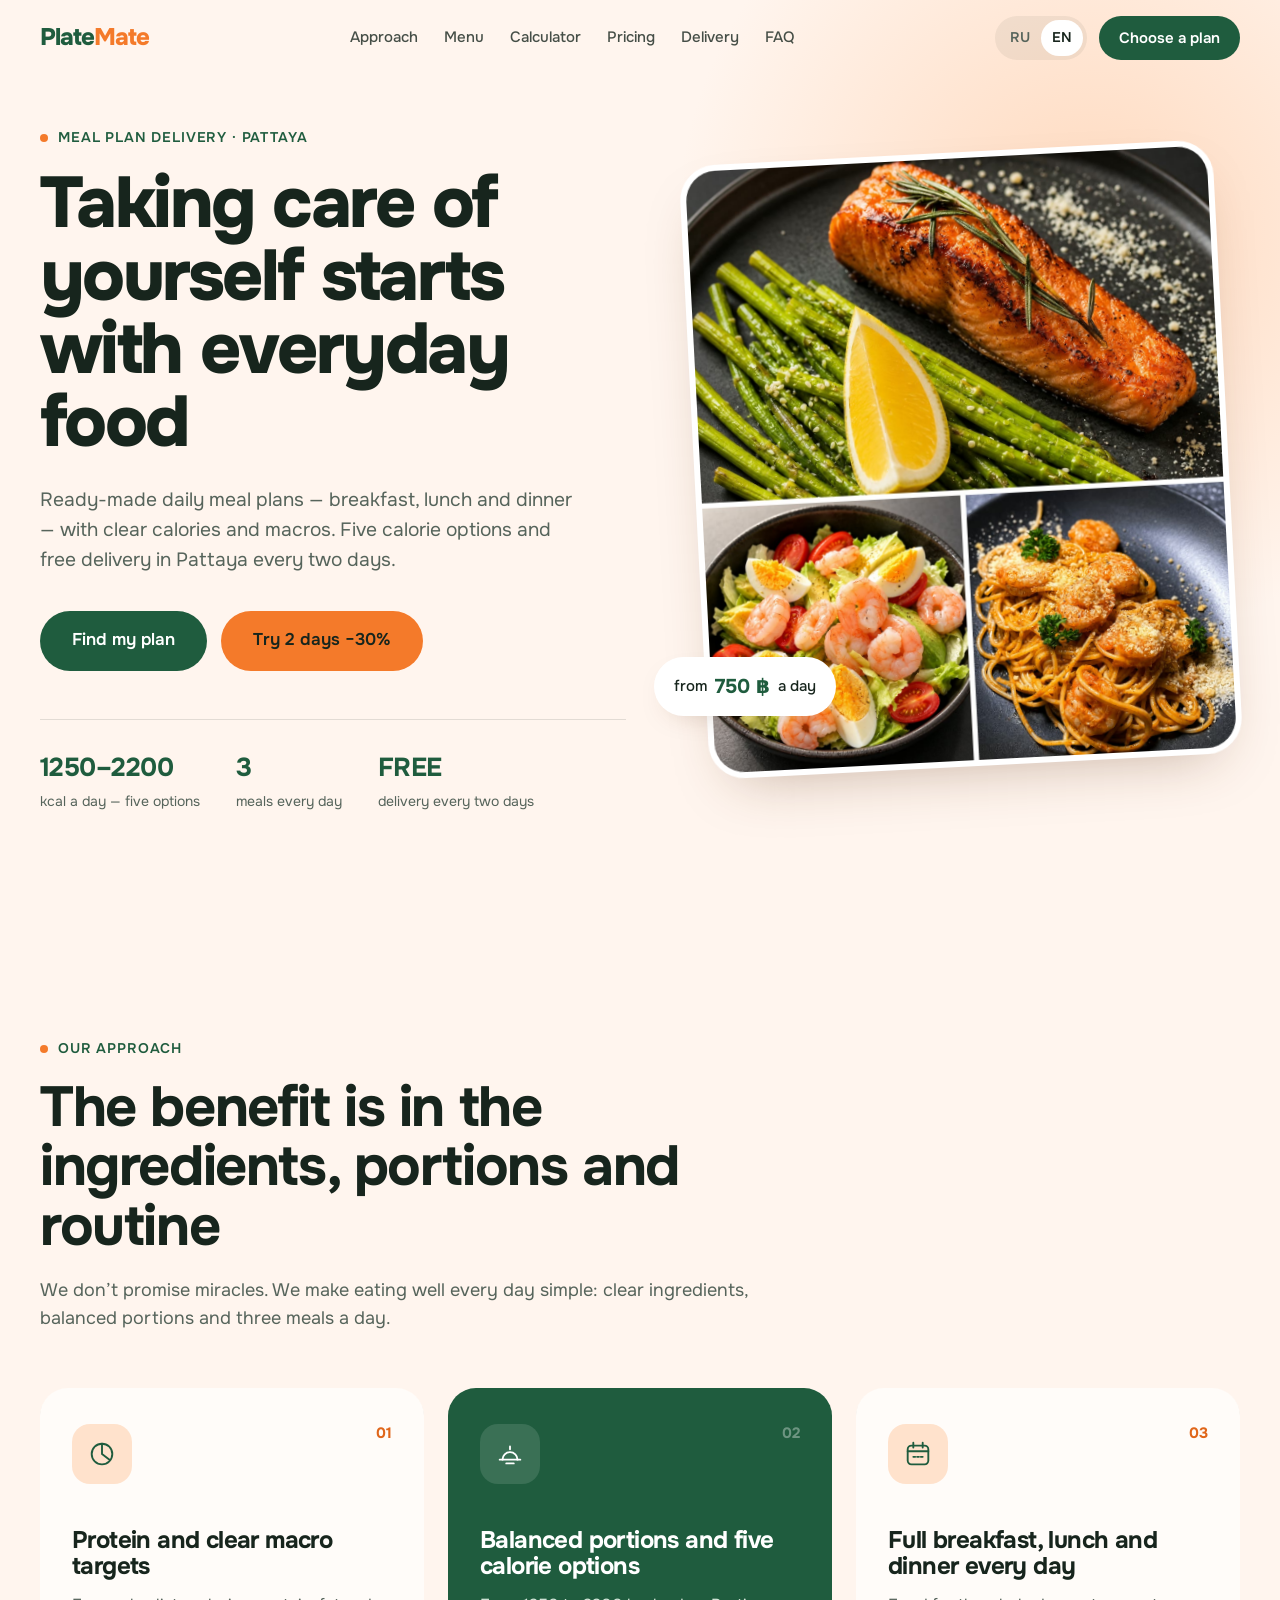
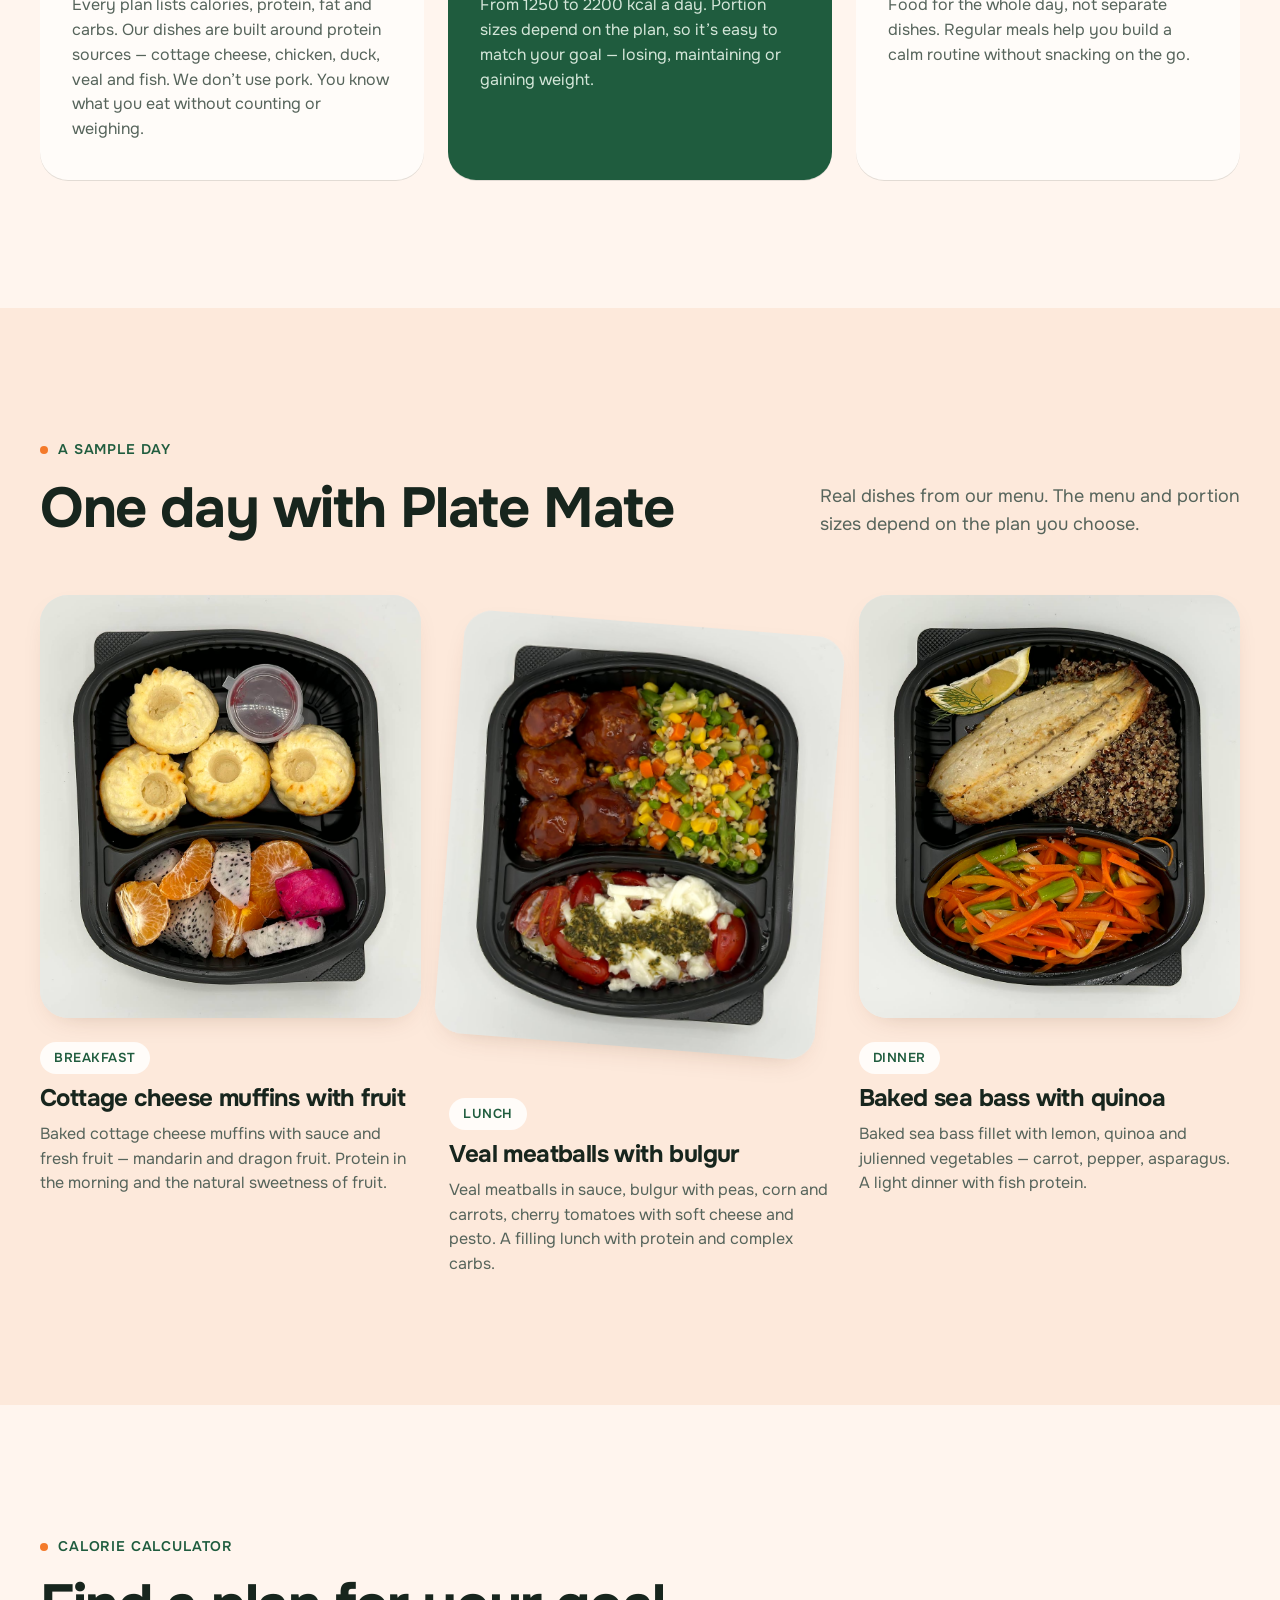
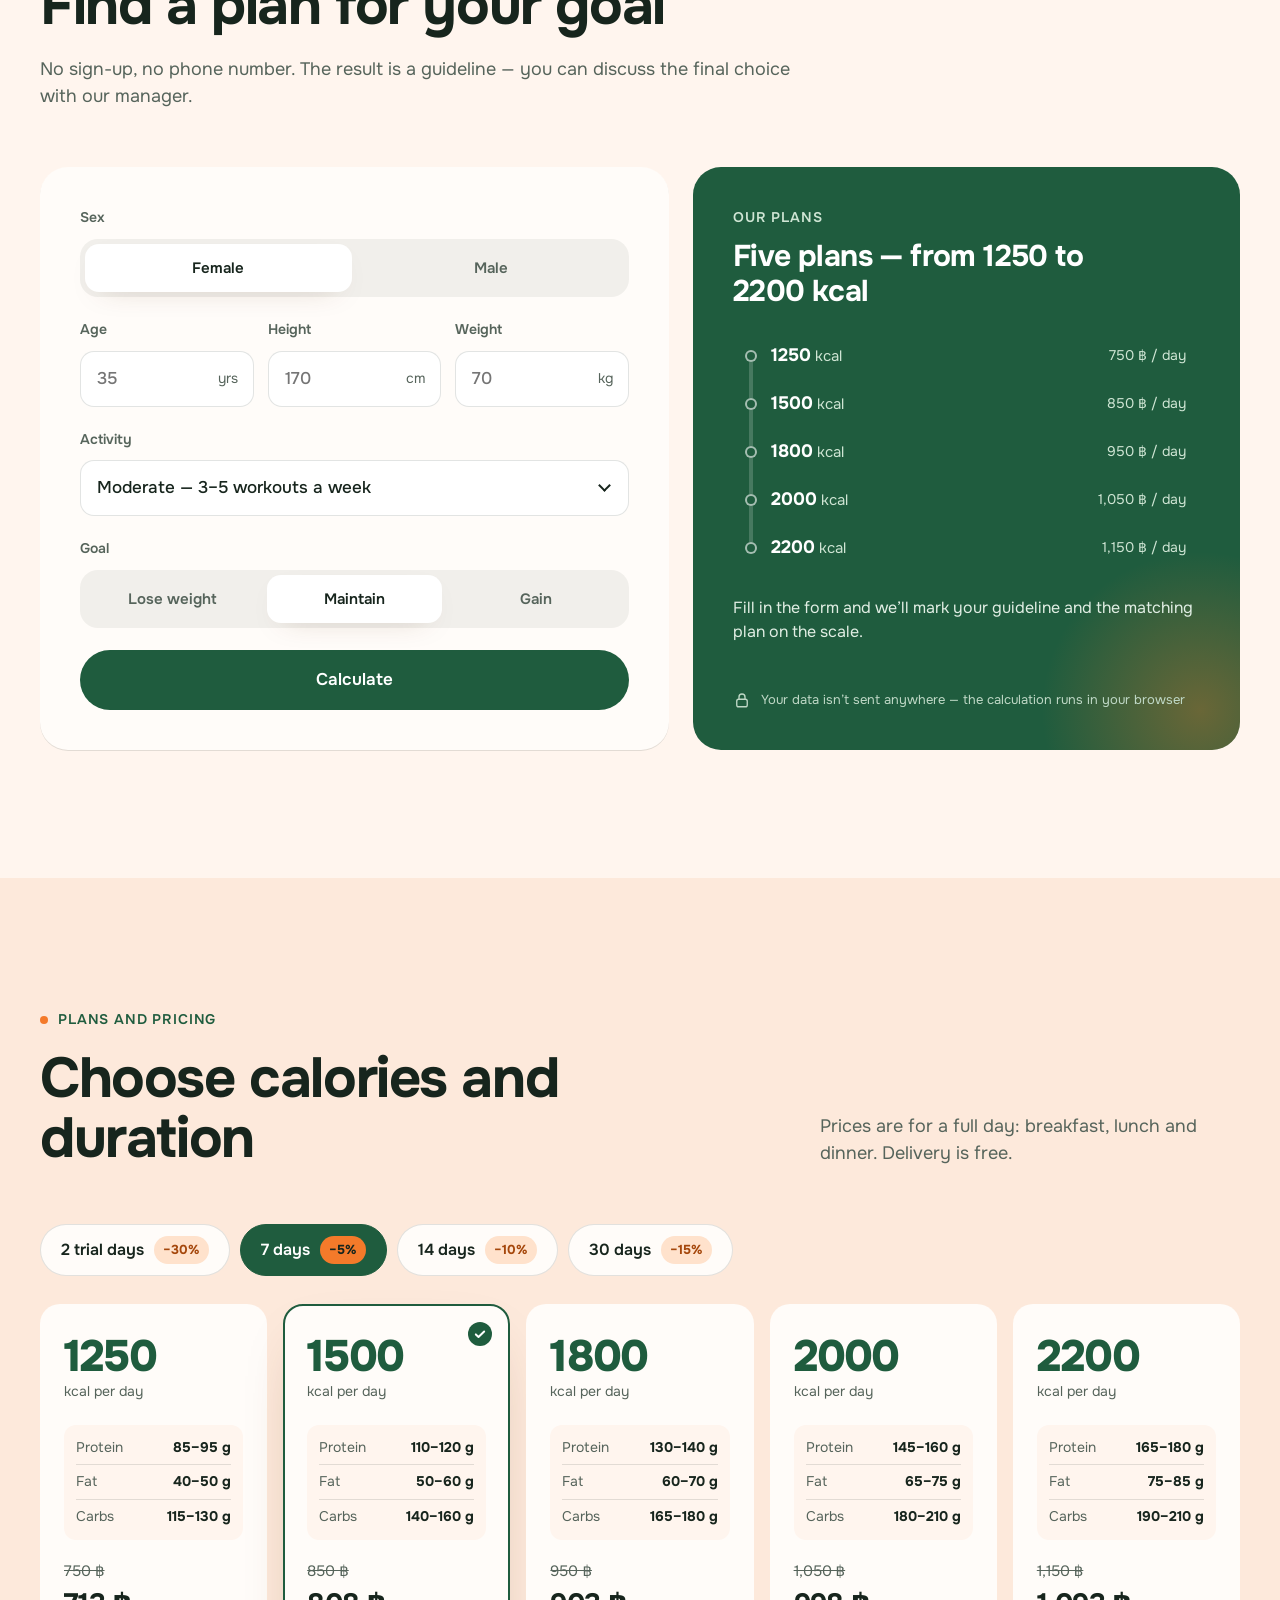
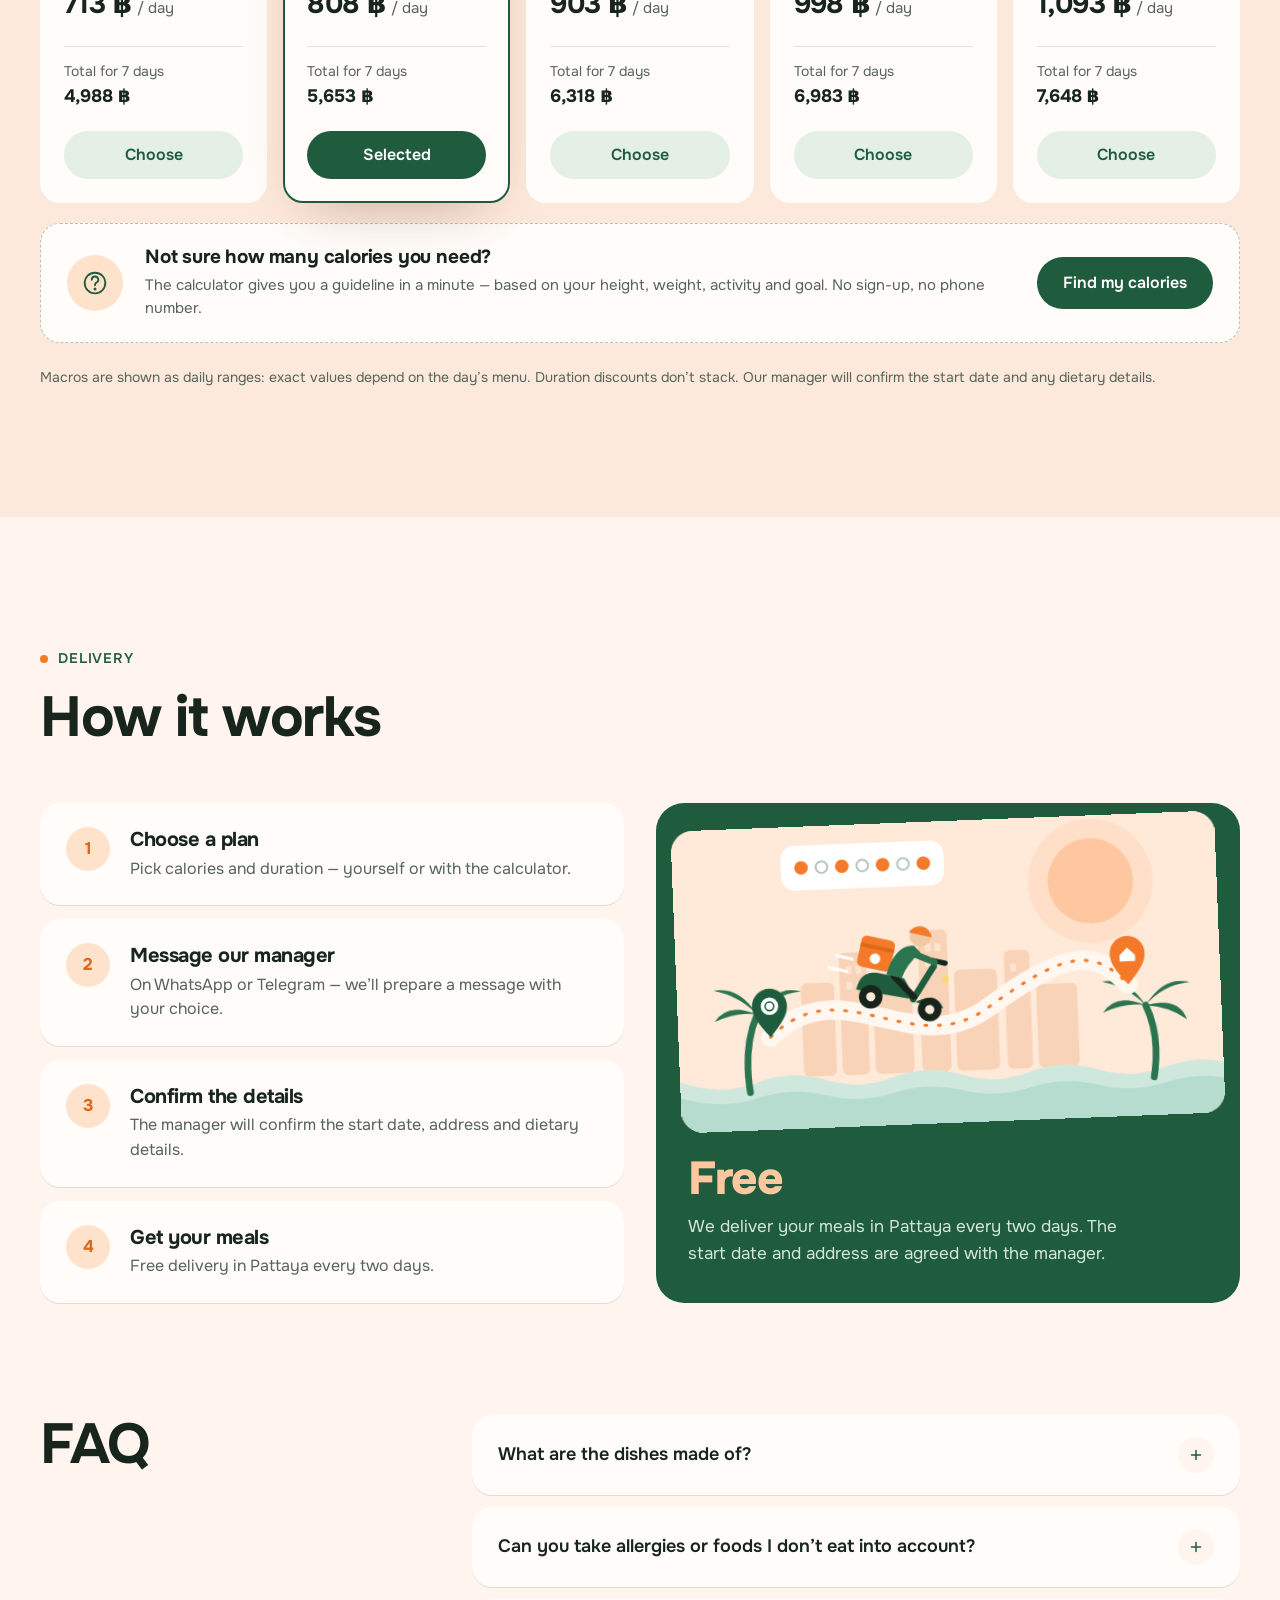
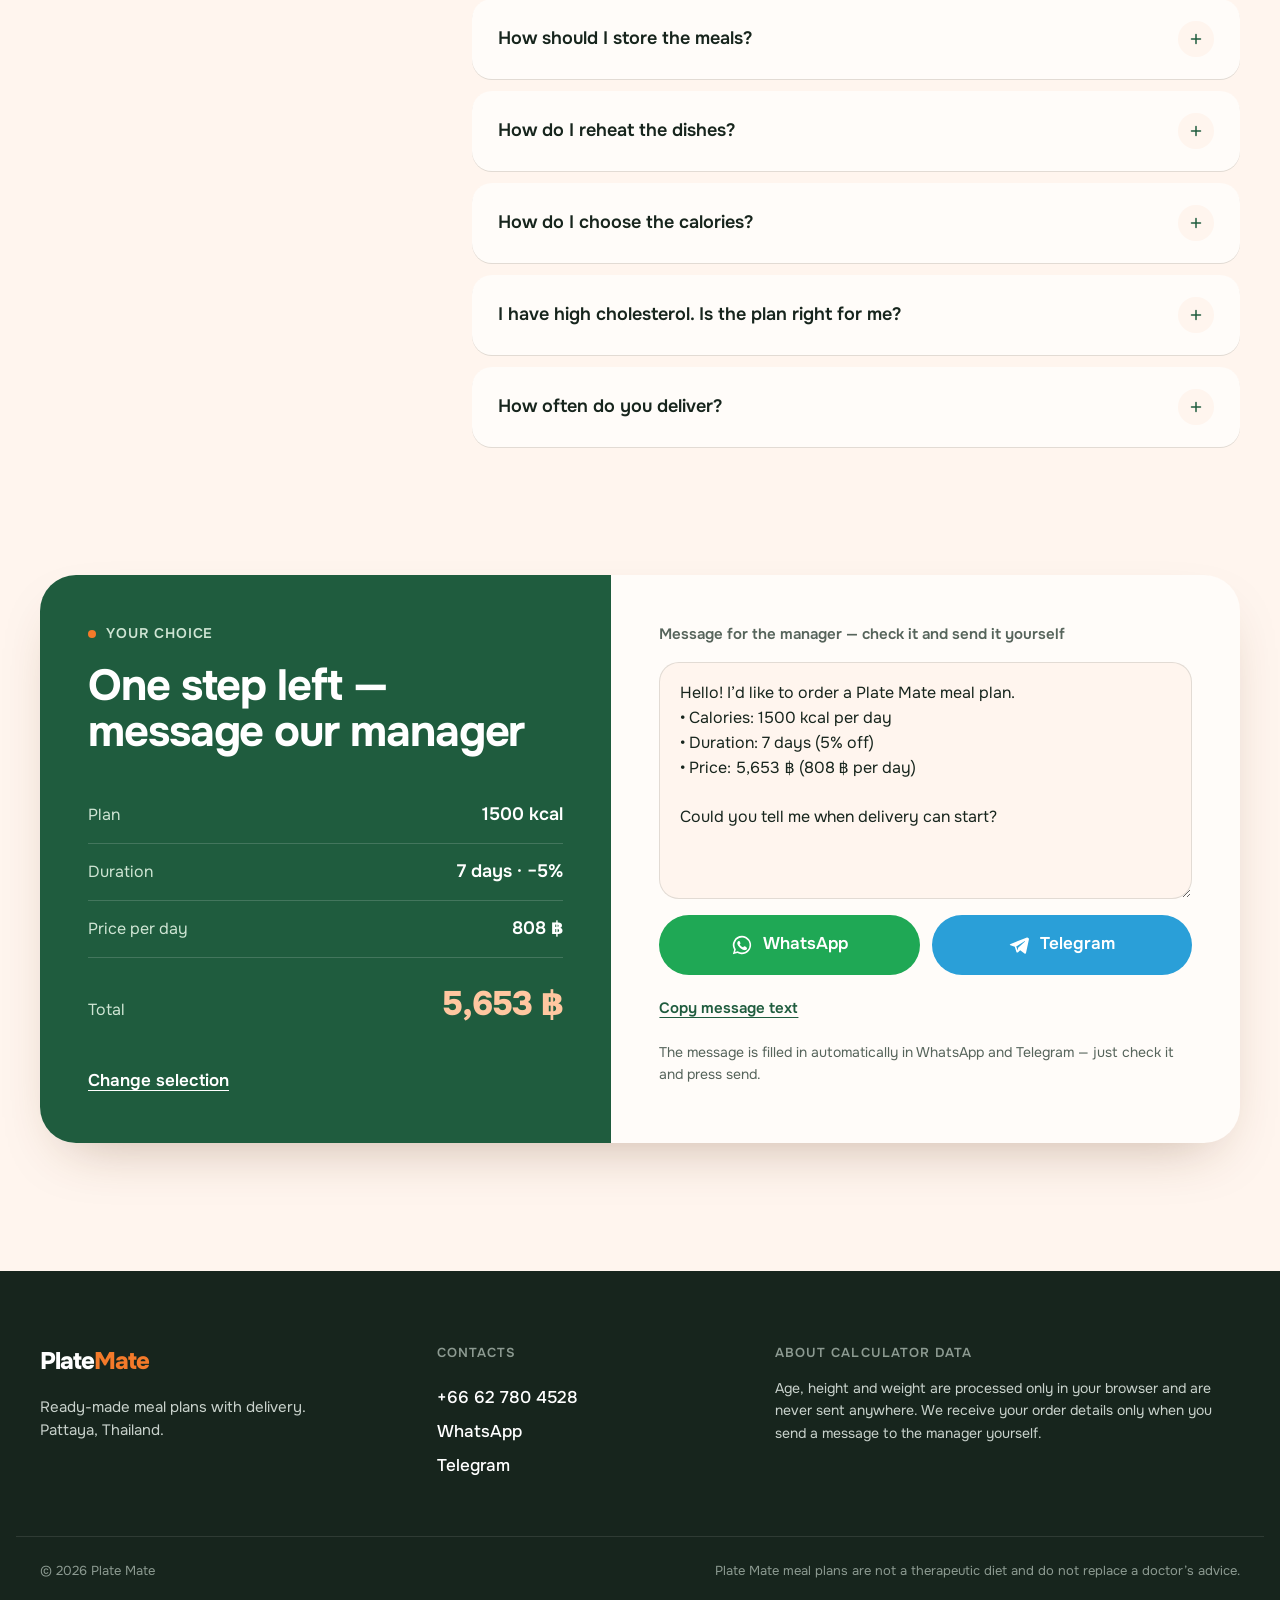
==== commit ee2c334d: "Версии стилей и скрипта в ссылках, чтобы не брался старый кэш После обновления сайта браузер мог взя" ====
--- a/en/index.html
+++ b/en/index.html
@@ -32,7 +32,7 @@
   <link rel="preconnect" href="https://fonts.googleapis.com">
   <link rel="preconnect" href="https://fonts.gstatic.com" crossorigin>
   <link href="https://fonts.googleapis.com/css2?family=Onest:wght@400;500;600;700;800&display=swap" rel="stylesheet">
-  <link rel="stylesheet" href="../assets/styles.css">
+  <link rel="stylesheet" href="../assets/styles.css?v=05a27af5">
   <script>document.documentElement.classList.add('js')</script>
 </head>
 <body>
@@ -554,6 +554,6 @@
 
 <div class="toast" id="toast" role="status" aria-live="polite"></div>
 
-<script src="../assets/app.js"></script>
+<script src="../assets/app.js?v=472f7883"></script>
 </body>
 </html>
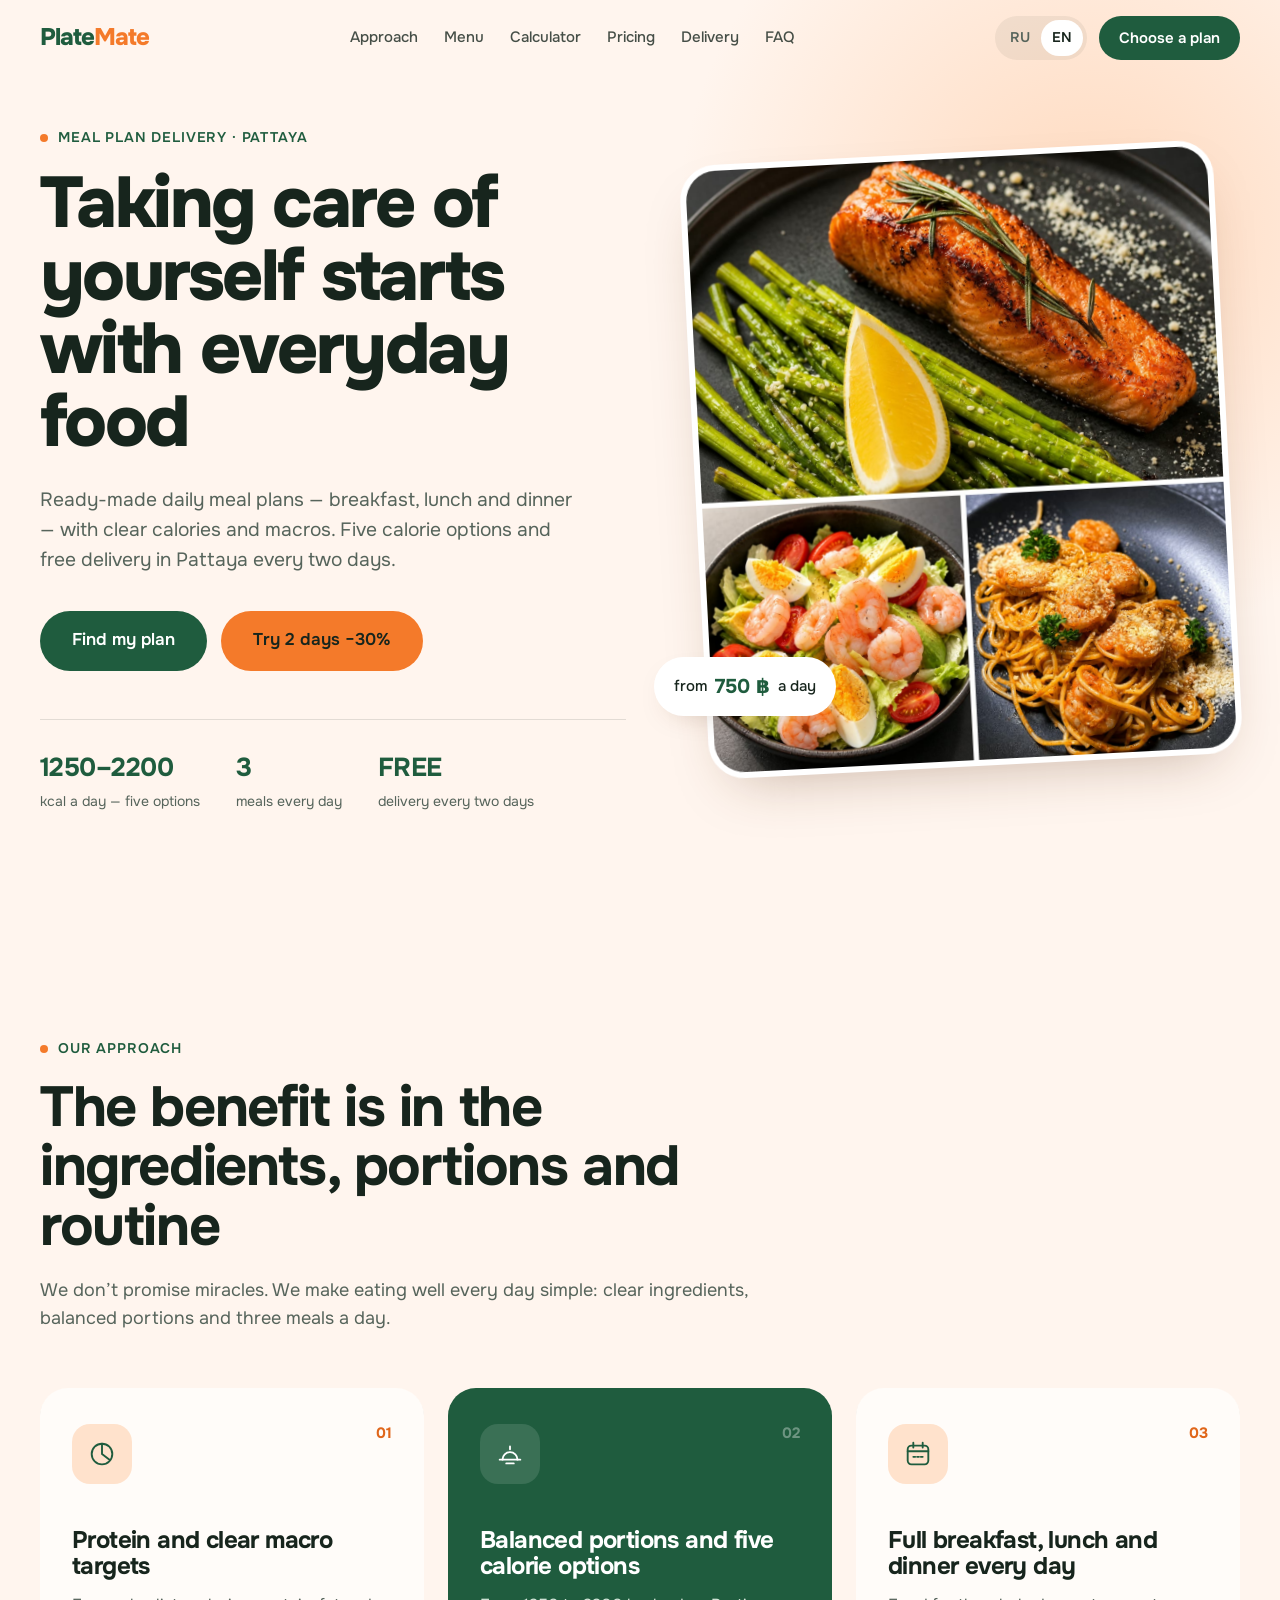
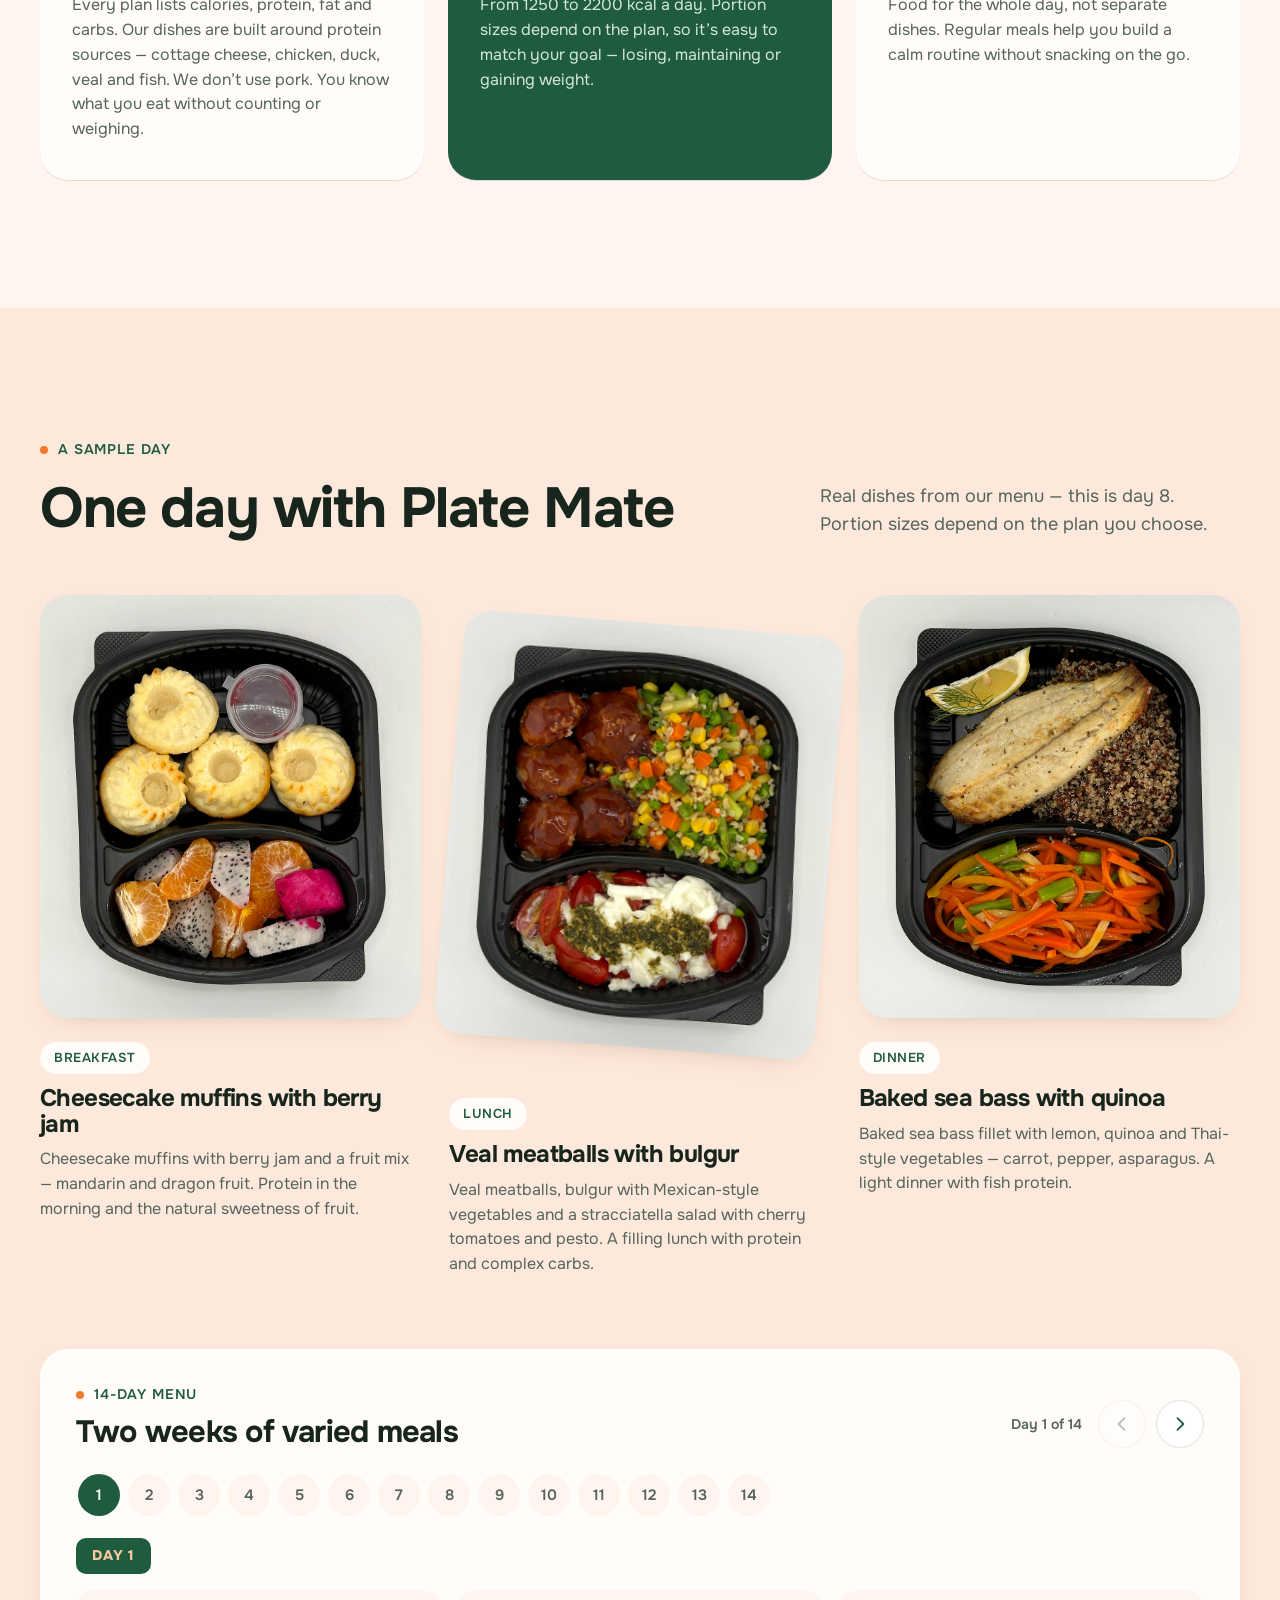
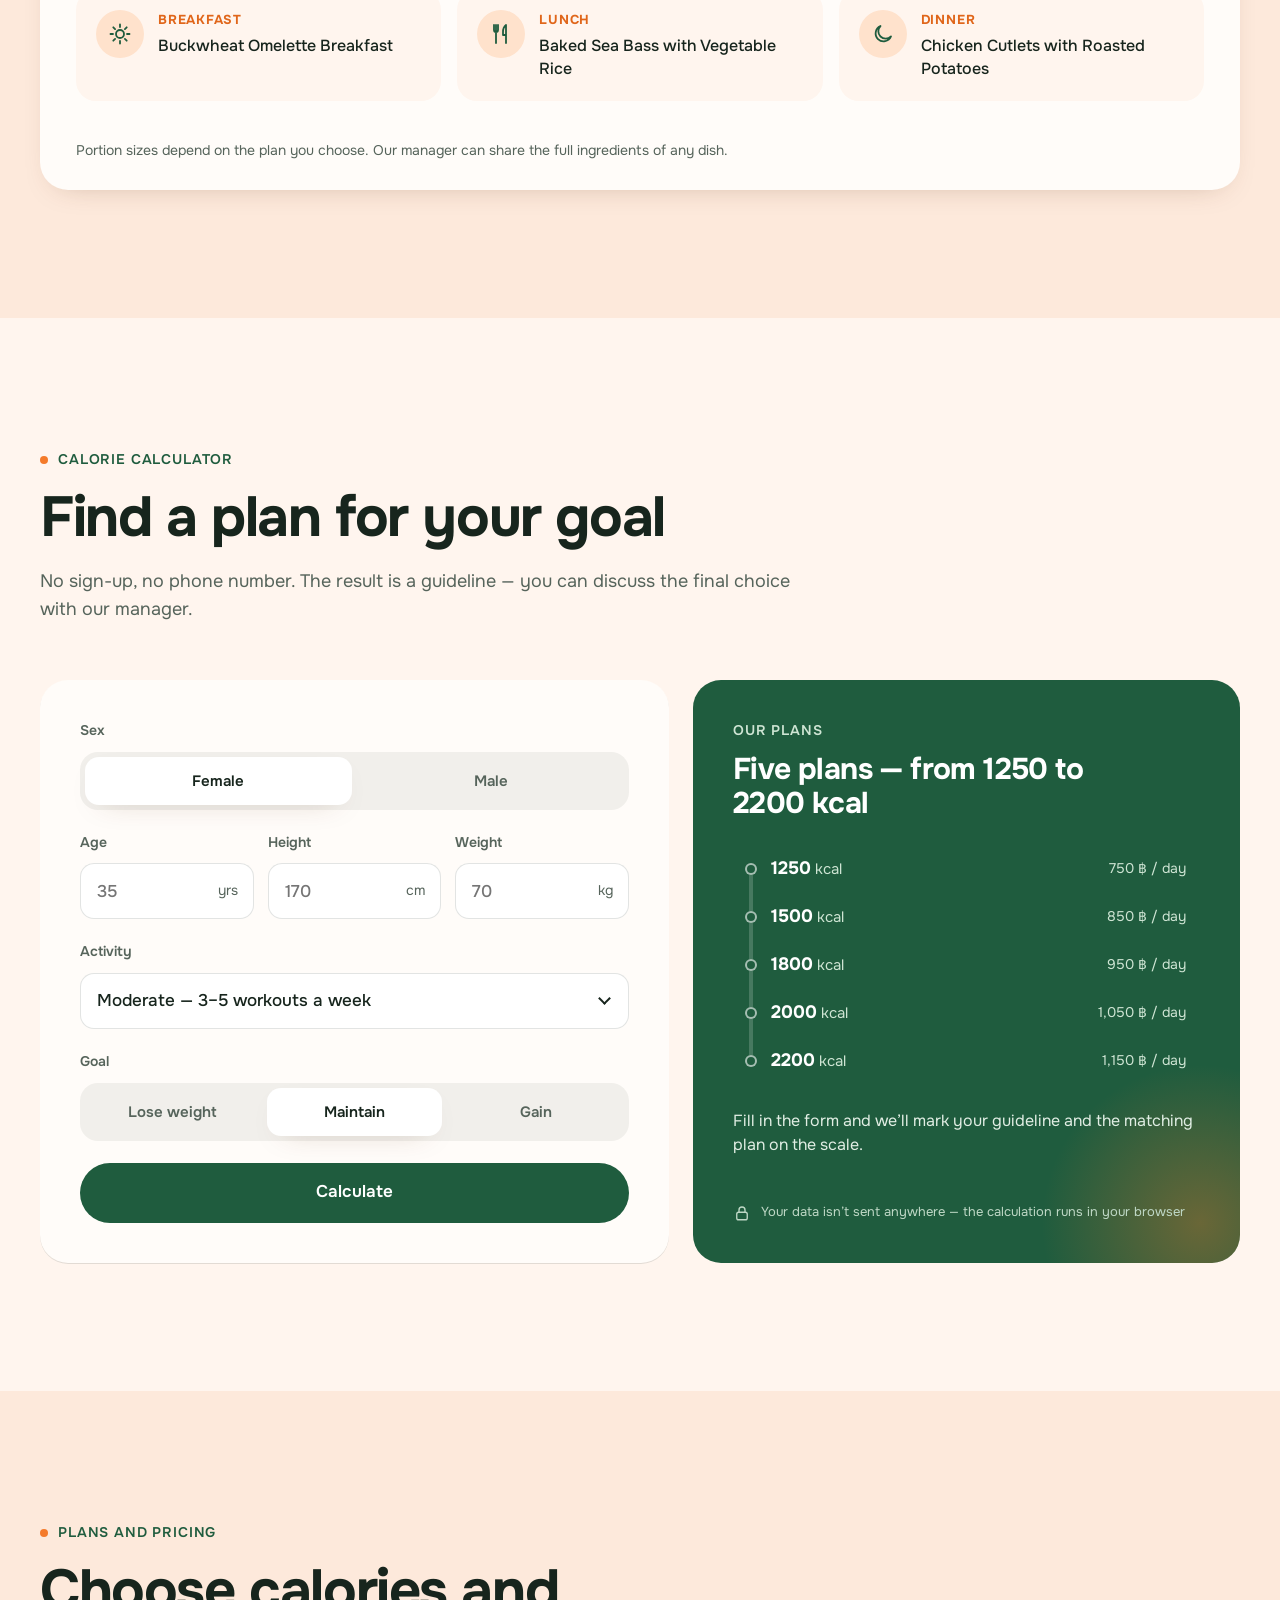
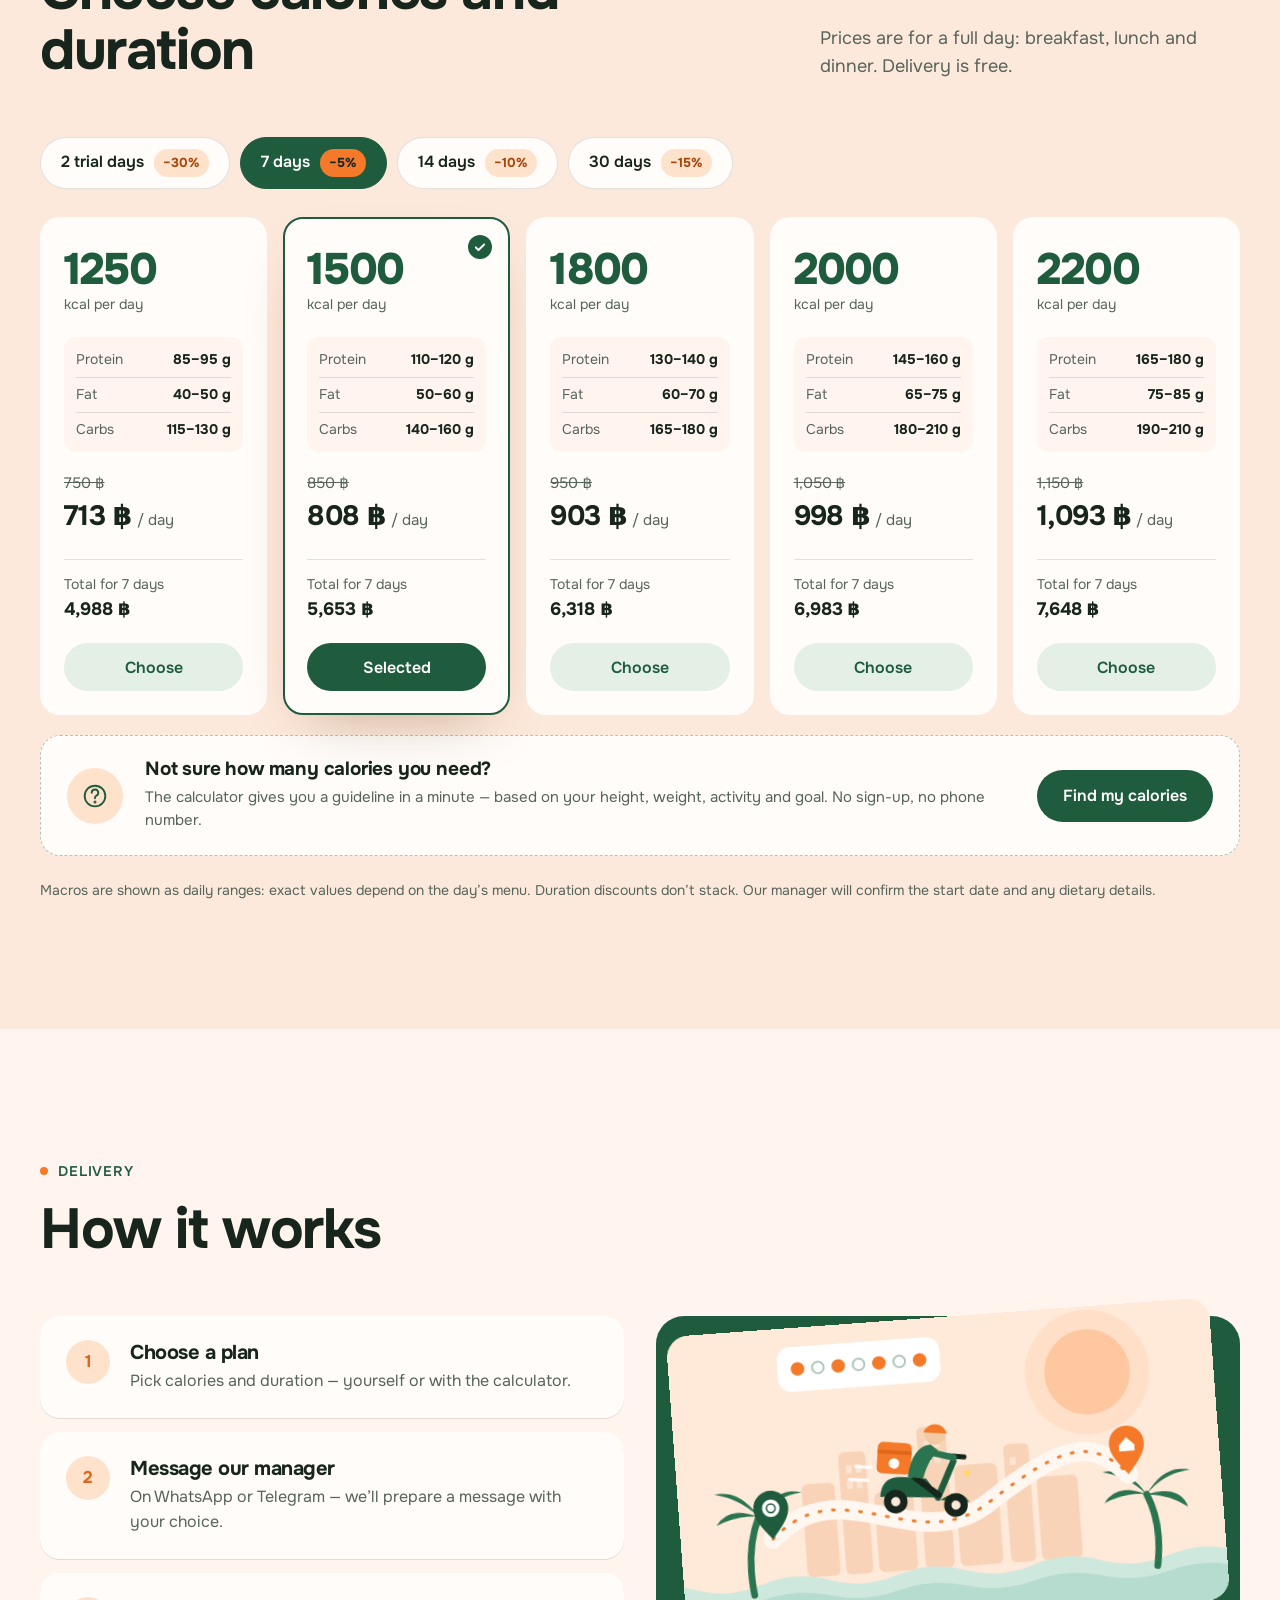
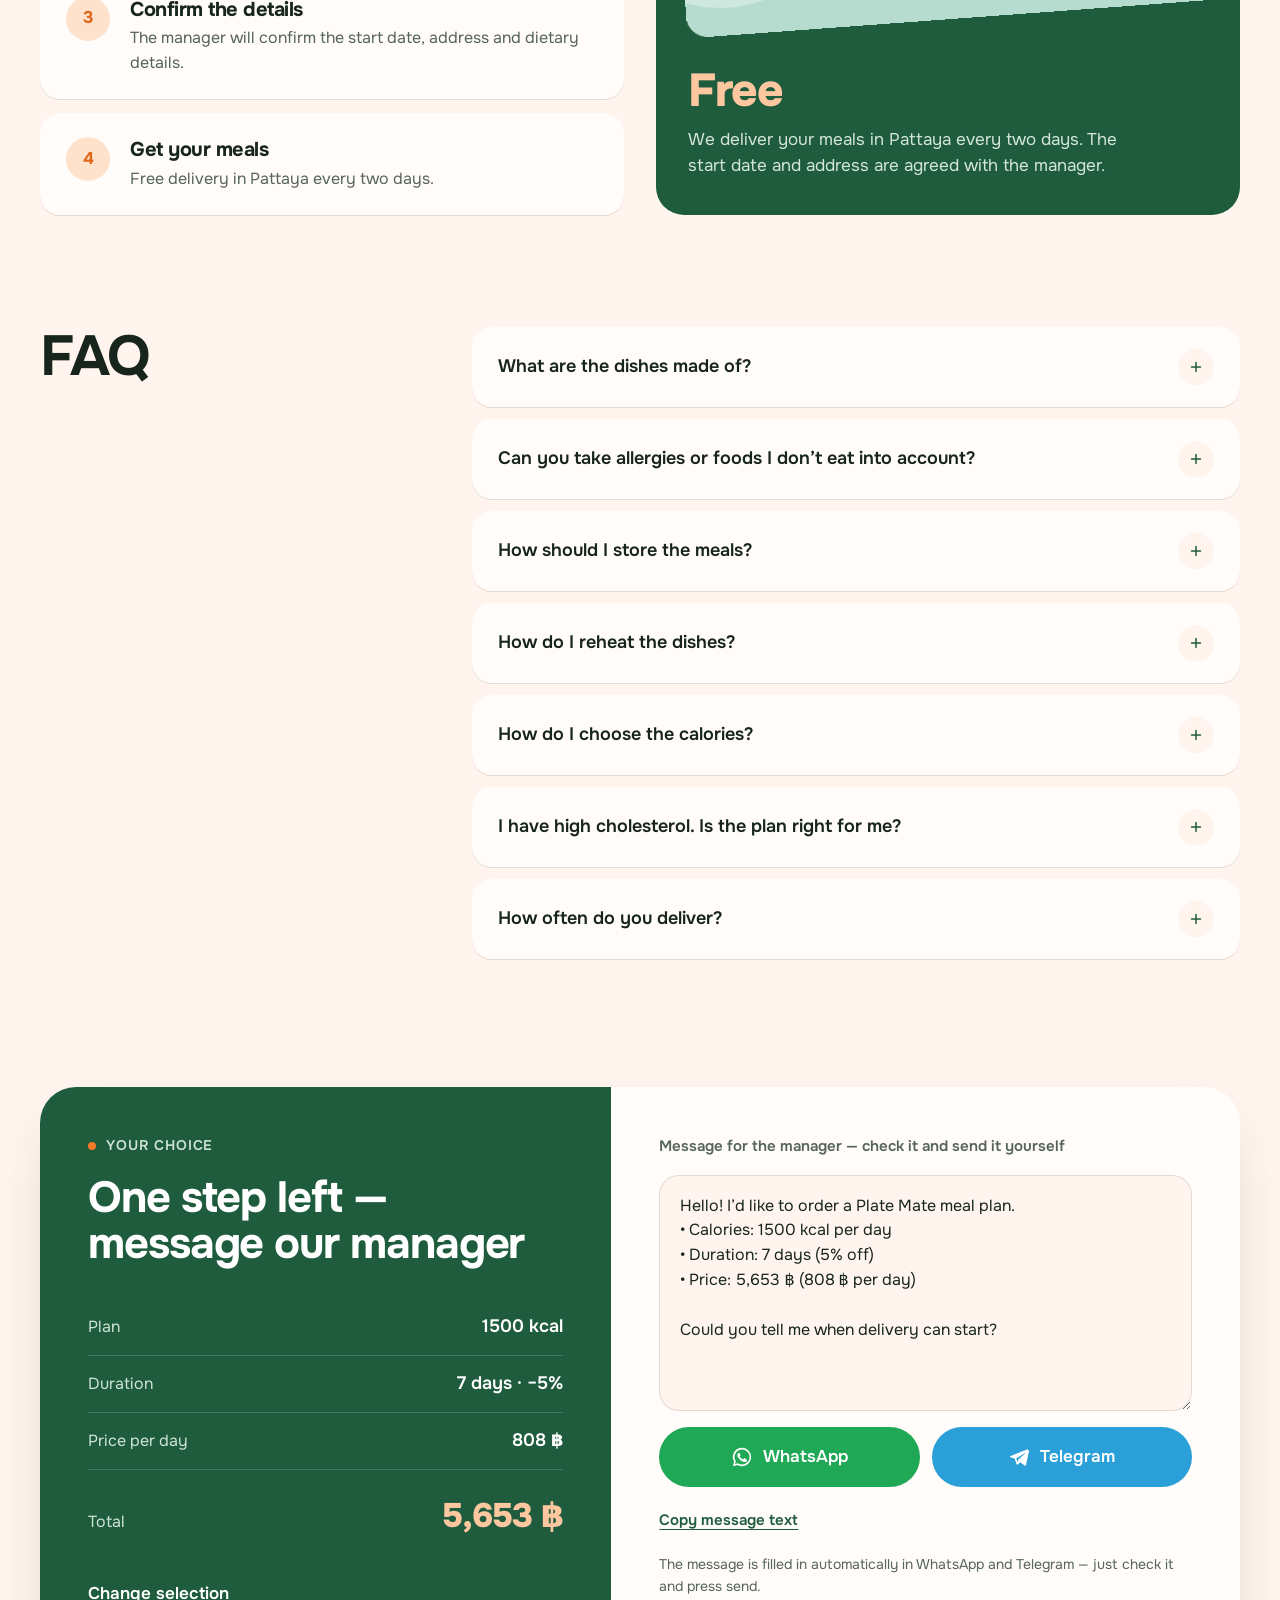
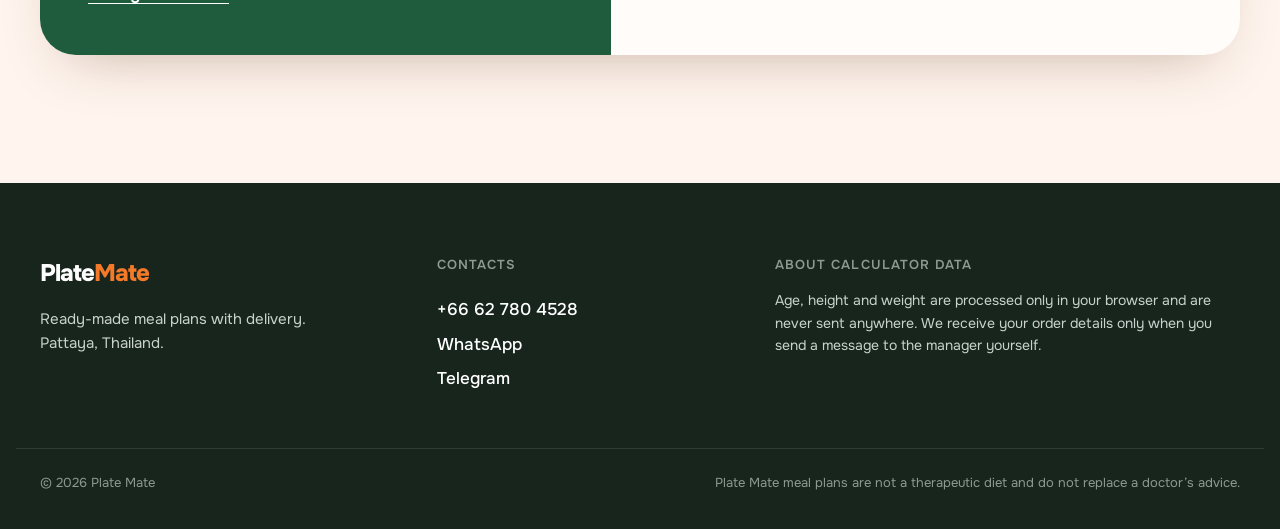
==== commit 931acb0b: "Меню на 14 дней с листанием по дням (RU/EN) - блок под примером дня: стрелки, номера дней 1–14, свай" ====
--- a/en/index.html
+++ b/en/index.html
@@ -32,7 +32,7 @@
   <link rel="preconnect" href="https://fonts.googleapis.com">
   <link rel="preconnect" href="https://fonts.gstatic.com" crossorigin>
   <link href="https://fonts.googleapis.com/css2?family=Onest:wght@400;500;600;700;800&display=swap" rel="stylesheet">
-  <link rel="stylesheet" href="../assets/styles.css?v=05a27af5">
+  <link rel="stylesheet" href="../assets/styles.css?v=ab51653c">
   <script>document.documentElement.classList.add('js')</script>
 </head>
 <body>
@@ -139,7 +139,7 @@
   </section>
 
   <!-- ============ 3. ПРИМЕР ДНЯ ============ -->
-  <!-- TODO: сверить описание состава блюд с фактическими технологическими картами -->
+  <!-- Три фото — день 8 из меню на 14 дней -->
   <section class="section section--tint" id="menu">
     <div class="container">
       <div class="section__head section__head--row reveal">
@@ -147,17 +147,17 @@
           <p class="eyebrow" data-i18n="menu.eyebrow">A sample day</p>
           <h2 data-i18n="menu.title">One day with Plate Mate</h2>
         </div>
-        <p class="section__lead" data-i18n="menu.lead">Real dishes from our menu. The menu and portion sizes depend on the plan you choose.</p>
+        <p class="section__lead" data-i18n="menu.lead">Real dishes from our menu — this is day&nbsp;8. Portion sizes depend on the plan you choose.</p>
       </div>
 
       <div class="dishes">
         <article class="dish reveal">
           <div class="dish__photo ph" data-label="images/breakfast.jpg">
-            <img src="../images/breakfast.jpg" loading="lazy" data-i18n-attr="alt:menu.d1.name" alt="Cottage cheese muffins with fruit" onerror="this.parentNode.classList.add('missing')">
+            <img src="../images/breakfast.jpg" loading="lazy" data-i18n-attr="alt:menu.d1.name" alt="Cheesecake muffins with berry jam" onerror="this.parentNode.classList.add('missing')">
           </div>
           <span class="dish__meal" data-i18n="menu.breakfast">Breakfast</span>
-          <h3 data-i18n="menu.d1.name">Cottage cheese muffins with fruit</h3>
-          <p data-i18n="menu.d1.text">Baked cottage cheese muffins with sauce and fresh fruit — mandarin and dragon fruit. Protein in the morning and the natural sweetness of fruit.</p>
+          <h3 data-i18n="menu.d1.name">Cheesecake muffins with berry jam</h3>
+          <p data-i18n="menu.d1.text">Cheesecake muffins with berry jam and a fruit mix — mandarin and dragon fruit. Protein in the morning and the natural sweetness of fruit.</p>
         </article>
         <article class="dish dish--mid reveal">
           <div class="dish__photo ph" data-motion style="--r:2deg;--rot:-2.5deg;--shift:28px" data-label="images/lunch.jpg">
@@ -165,7 +165,7 @@
           </div>
           <span class="dish__meal" data-i18n="menu.lunch">Lunch</span>
           <h3 data-i18n="menu.d2.name">Veal meatballs with bulgur</h3>
-          <p data-i18n="menu.d2.text">Veal meatballs in sauce, bulgur with peas, corn and carrots, cherry tomatoes with soft cheese and pesto. A filling lunch with protein and complex carbs.</p>
+          <p data-i18n="menu.d2.text">Veal meatballs, bulgur with Mexican-style vegetables and a stracciatella salad with cherry tomatoes and pesto. A filling lunch with protein and complex carbs.</p>
         </article>
         <article class="dish reveal">
           <div class="dish__photo ph" data-label="images/dinner.jpg">
@@ -173,8 +173,30 @@
           </div>
           <span class="dish__meal" data-i18n="menu.dinner">Dinner</span>
           <h3 data-i18n="menu.d3.name">Baked sea bass with quinoa</h3>
-          <p data-i18n="menu.d3.text">Baked sea bass fillet with lemon, quinoa and julienned vegetables — carrot, pepper, asparagus. A light dinner with fish protein.</p>
+          <p data-i18n="menu.d3.text">Baked sea bass fillet with lemon, quinoa and Thai-style vegetables — carrot, pepper, asparagus. A light dinner with fish protein.</p>
         </article>
+      </div>
+
+      <!-- Меню на 14 дней: слайды строит скрипт из MENU (assets/app.js) -->
+      <div class="week-menu reveal" id="weekMenu">
+        <div class="week-menu__head">
+          <div>
+            <p class="eyebrow" data-i18n="menu14.eyebrow">14-day menu</p>
+            <h3 class="week-menu__title" data-i18n="menu14.title">Two weeks of varied meals</h3>
+          </div>
+          <div class="week-menu__nav">
+            <span class="week-menu__count" id="menuCount" aria-live="polite"></span>
+            <button class="week-menu__arrow" type="button" id="menuPrev" data-i18n-attr="aria-label:menu14.prev" aria-label="Previous day">
+              <svg viewBox="0 0 24 24" aria-hidden="true"><path d="M15 5l-7 7 7 7"/></svg>
+            </button>
+            <button class="week-menu__arrow" type="button" id="menuNext" data-i18n-attr="aria-label:menu14.next" aria-label="Next day">
+              <svg viewBox="0 0 24 24" aria-hidden="true"><path d="M9 5l7 7-7 7"/></svg>
+            </button>
+          </div>
+        </div>
+        <div class="week-menu__days" id="menuDays" role="tablist" data-i18n-attr="aria-label:menu14.daysLabel" aria-label="Menu days"></div>
+        <div class="week-menu__track" id="menuTrack" tabindex="0" data-i18n-attr="aria-label:menu14.trackLabel" aria-label="Menu by day, swipe left and right"></div>
+        <p class="week-menu__note" data-i18n="menu14.note">Portion sizes depend on the plan you choose. Our manager can share the full ingredients of any dish.</p>
       </div>
     </div>
   </section>
@@ -554,6 +576,6 @@
 
 <div class="toast" id="toast" role="status" aria-live="polite"></div>
 
-<script src="../assets/app.js?v=472f7883"></script>
+<script src="../assets/app.js?v=7a751f9a"></script>
 </body>
 </html>
--- a/assets/styles.css
+++ b/assets/styles.css
@@ -240,6 +240,47 @@
 }
 .dish h3 { font-size: 24px; margin-bottom: 10px; }
 .dish p { color: var(--muted); font-size: 16px; }
+
+/* Меню на 14 дней */
+.week-menu { margin-top: 72px; padding: 32px 36px 28px; border-radius: var(--radius); background: var(--card); box-shadow: var(--shadow-sm); }
+.week-menu__head { display: flex; justify-content: space-between; align-items: flex-end; gap: 20px; }
+.week-menu__head .eyebrow { margin-bottom: 10px; }
+.week-menu__title { font-size: clamp(24px, 2.4vw, 32px); }
+.week-menu__nav { display: flex; align-items: center; gap: 10px; }
+.week-menu__count { margin-right: 6px; font-size: 14px; font-weight: 600; color: var(--muted); white-space: nowrap; }
+.week-menu__arrow {
+  width: 48px; height: 48px; display: grid; place-items: center; border-radius: 50%;
+  border: 1.5px solid var(--line); background: var(--white); color: var(--green); cursor: pointer;
+  transition: background-color .2s, color .2s, border-color .2s, opacity .2s;
+}
+.week-menu__arrow:hover:not(:disabled) { background: var(--green); border-color: var(--green); color: var(--white); }
+.week-menu__arrow:disabled { opacity: .35; cursor: default; }
+.week-menu__arrow svg { width: 20px; height: 20px; fill: none; stroke: currentColor; stroke-width: 2.2; stroke-linecap: round; stroke-linejoin: round; }
+
+.week-menu__days { display: flex; gap: 8px; margin: 24px 0 20px; padding: 2px; overflow-x: auto; scrollbar-width: none; }
+.week-menu__days::-webkit-scrollbar { display: none; }
+.week-menu__day {
+  flex: none; width: 42px; height: 42px; border: 0; border-radius: 50%;
+  background: var(--bg); font-size: 15px; font-weight: 600; color: var(--muted); cursor: pointer;
+  transition: background-color .2s, color .2s;
+}
+.week-menu__day:hover { color: var(--ink); }
+.week-menu__day.is-active { background: var(--green); color: var(--white); }
+
+.week-menu__track { display: flex; overflow-x: auto; scroll-snap-type: x mandatory; scrollbar-width: none; overscroll-behavior-x: contain; }
+.week-menu__track::-webkit-scrollbar { display: none; }
+.mday { flex: 0 0 100%; min-width: 0; scroll-snap-align: start; scroll-snap-stop: always; }
+.mday__badge {
+  display: inline-block; margin-bottom: 16px; padding: 7px 16px; border-radius: 10px;
+  background: var(--green); color: #FFC7A0; font-size: 14px; font-weight: 800; letter-spacing: .06em; text-transform: uppercase;
+}
+.mday__meals { display: grid; grid-template-columns: repeat(3, 1fr); gap: 16px; }
+.mday__meal { display: flex; align-items: flex-start; gap: 14px; padding: 20px; border-radius: var(--radius-md); background: var(--bg); }
+.mday__icon { flex: none; width: 48px; height: 48px; display: grid; place-items: center; border-radius: 50%; background: var(--orange-50); }
+.mday__icon svg { width: 24px; height: 24px; fill: none; stroke: var(--green); stroke-width: 1.8; stroke-linecap: round; stroke-linejoin: round; }
+.mday__label { margin-bottom: 4px; font-size: 13px; font-weight: 700; letter-spacing: .06em; text-transform: uppercase; color: var(--orange-600); }
+.mday__dish { font-size: 16px; font-weight: 500; line-height: 1.45; }
+.week-menu__note { margin-top: 16px; font-size: 14px; color: var(--muted); }
 
 /* ==========================================================
    4. Калькулятор
@@ -567,6 +608,16 @@
 
   .dishes { grid-template-columns: 1fr; gap: 40px; }
   .dish--mid { margin-top: 0; }
+  .week-menu { margin-top: 48px; padding: 24px 16px 20px; }
+  .week-menu__head { flex-direction: column; align-items: stretch; gap: 14px; }
+  .week-menu__nav { justify-content: space-between; }
+  .week-menu__count { margin-right: auto; }
+  .week-menu__days { margin: 18px 0 16px; }
+  .week-menu__day { width: 38px; height: 38px; font-size: 14px; }
+  .mday__meals { grid-template-columns: 1fr; gap: 10px; }
+  .mday__meal { padding: 16px; }
+  .mday__icon { width: 42px; height: 42px; }
+  .mday__dish { font-size: 15px; }
 
   .calc__form, .calc__result { padding: 24px 20px; }
   .field-row { gap: 10px; }
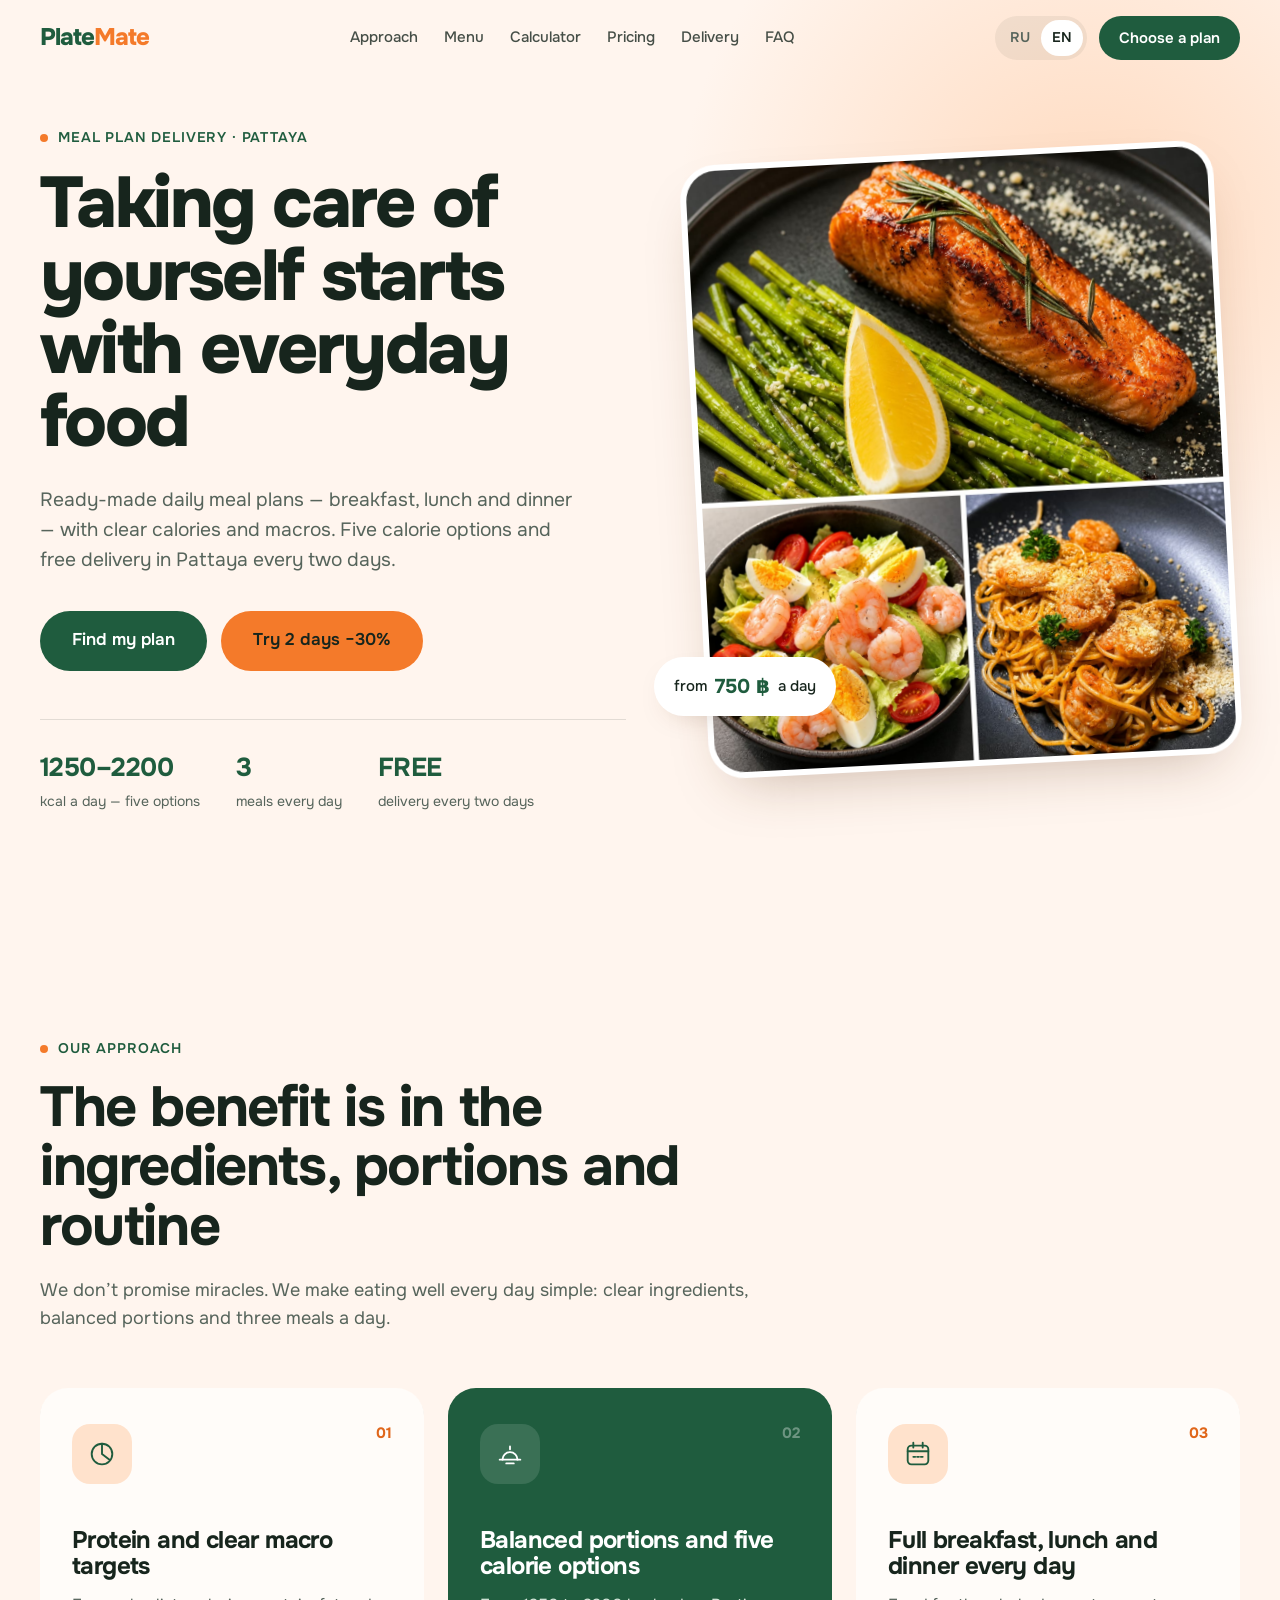
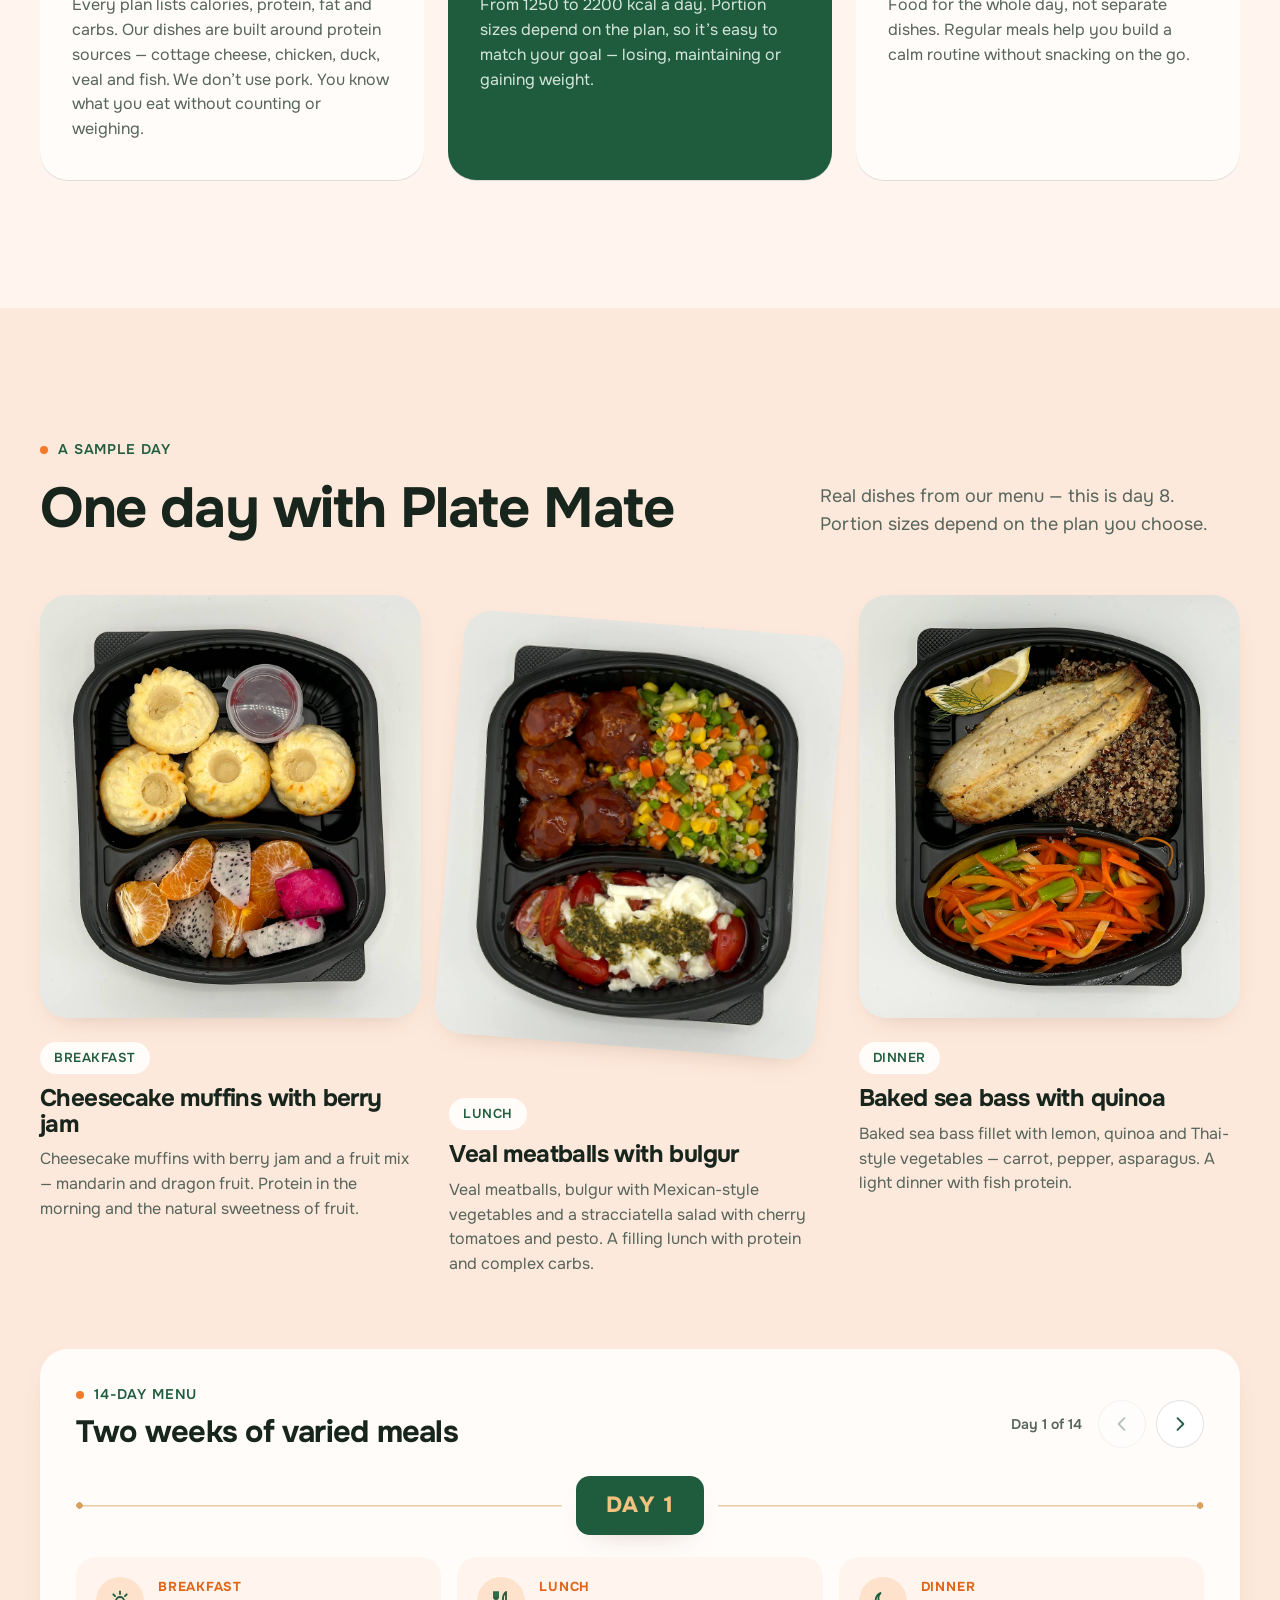
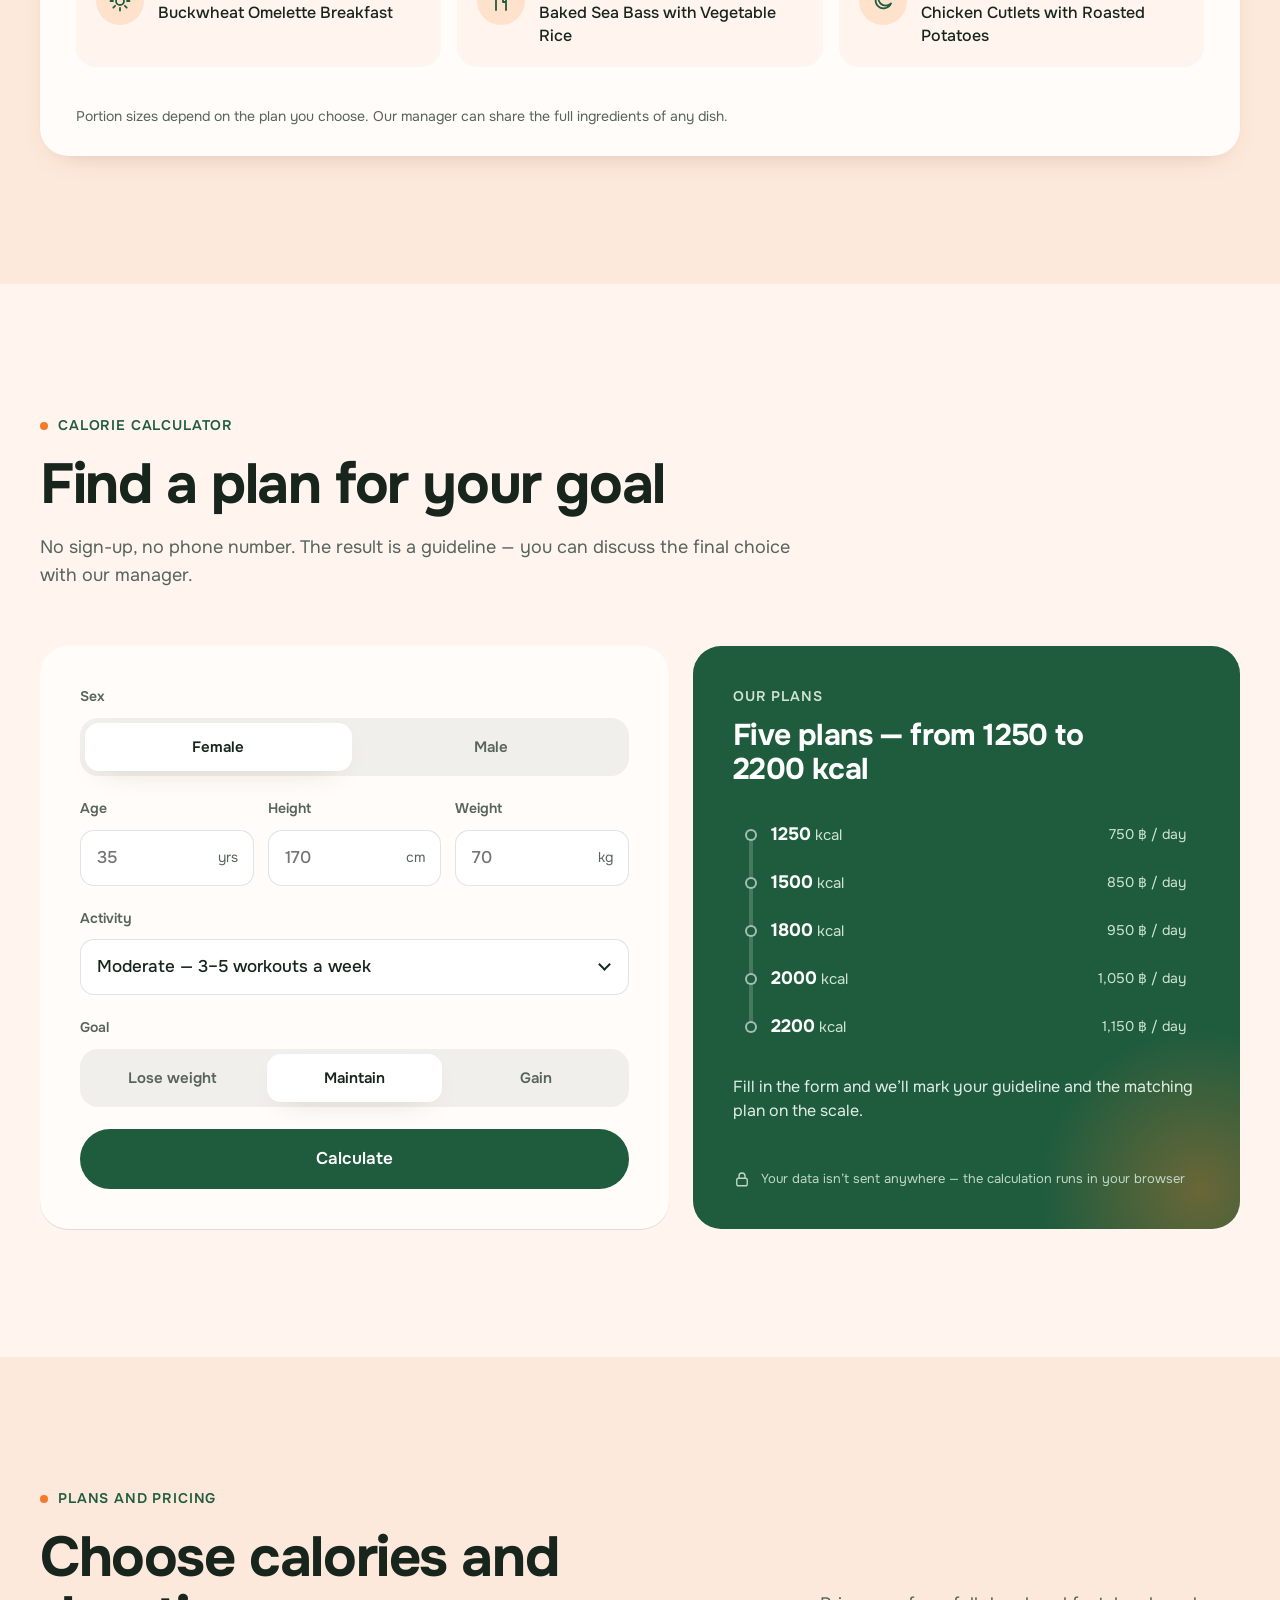
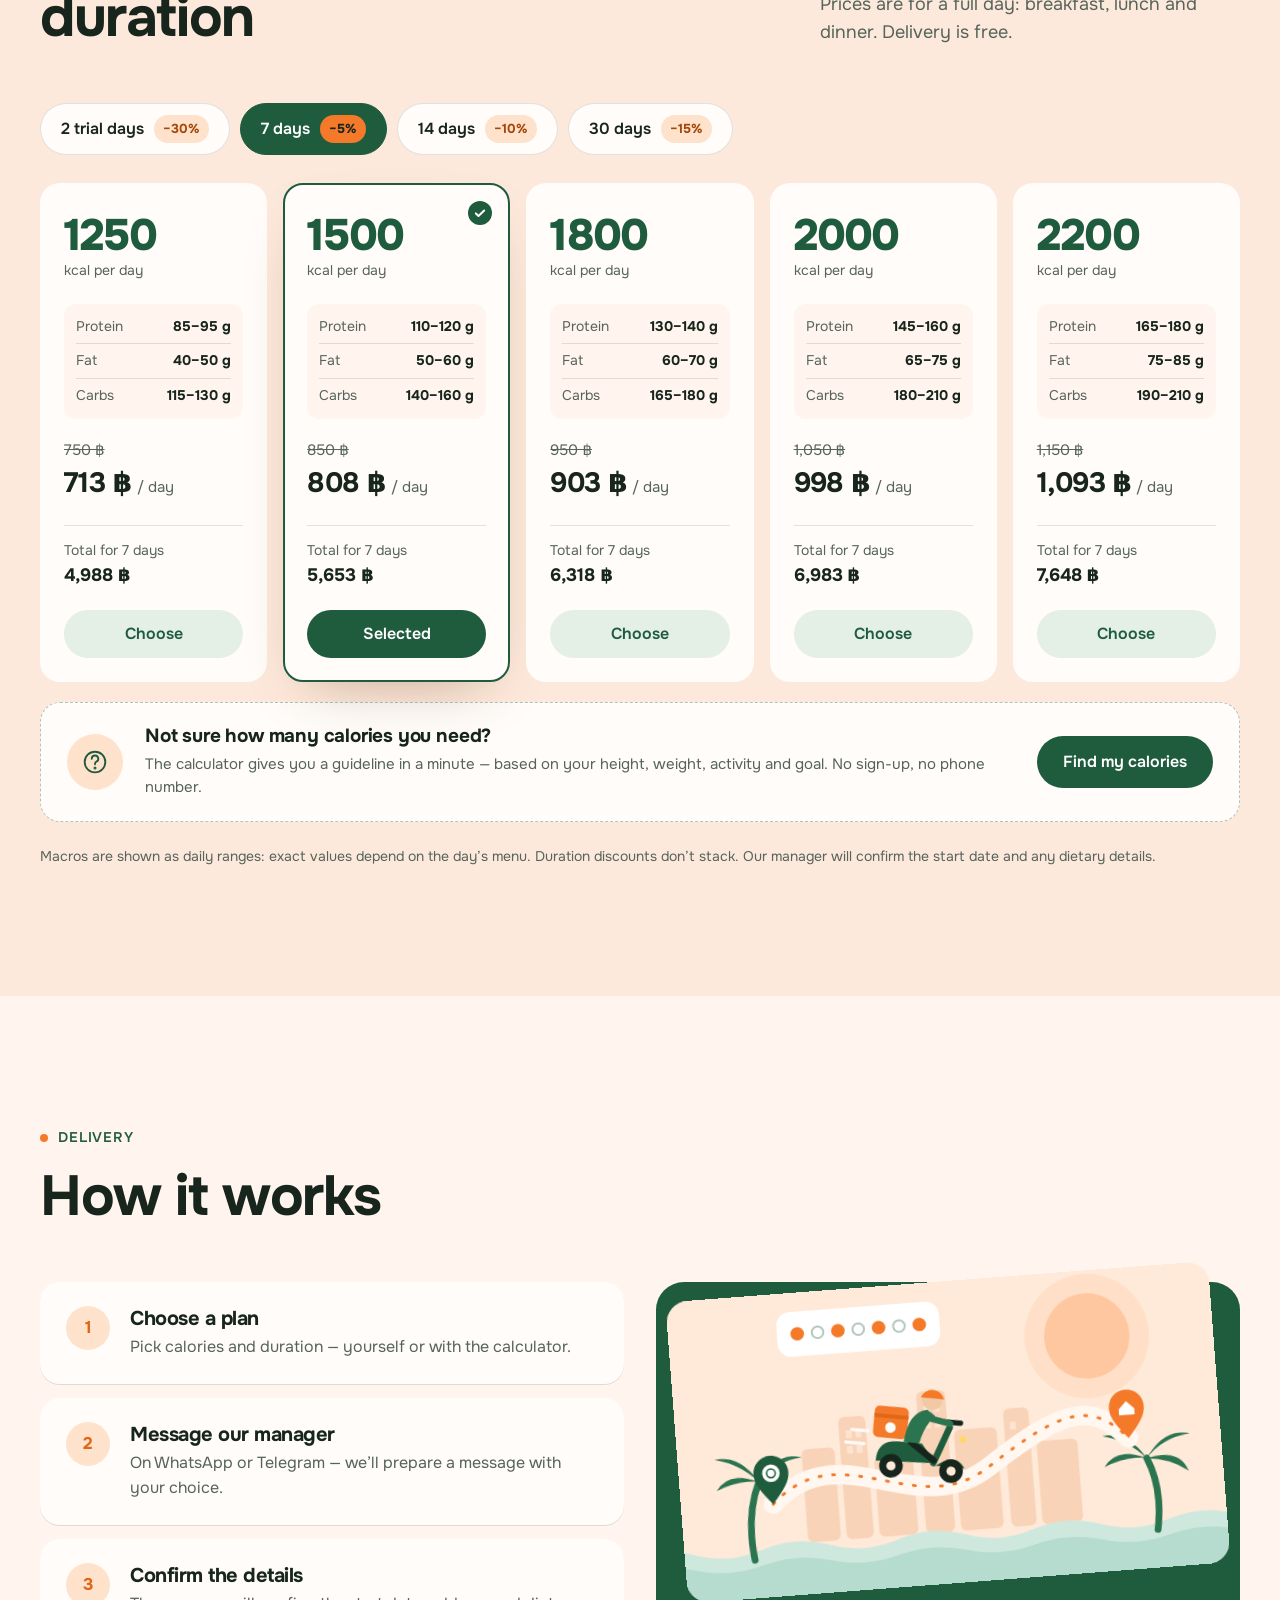
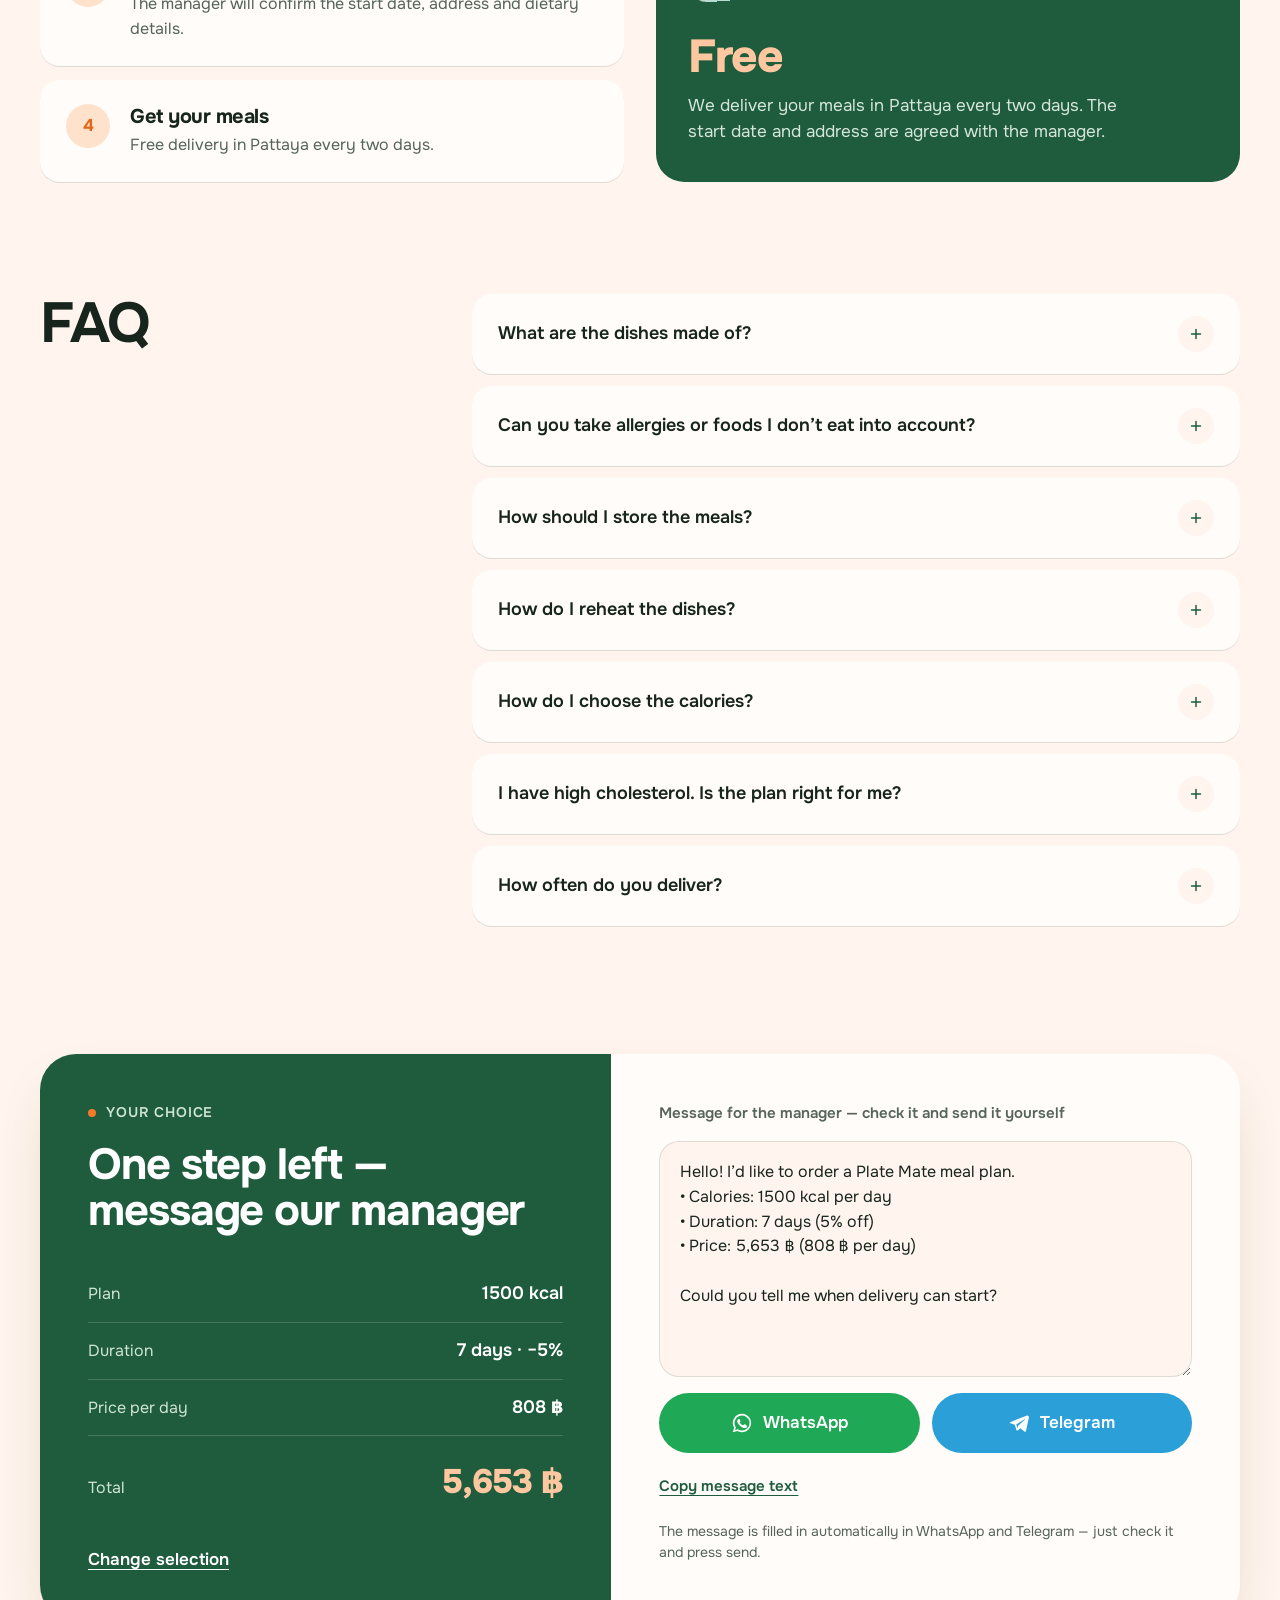
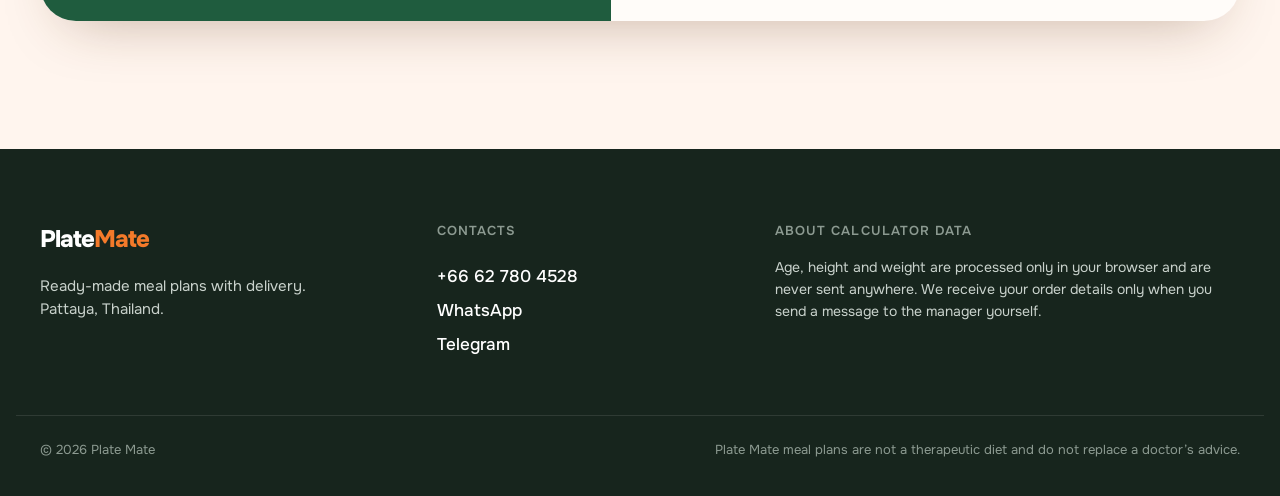
==== commit b07861e4: "Меню на 14 дней: плашка дня вместо кружочков с номерами Каждый слайд начинается с крупной плашки «1 " ====
--- a/en/index.html
+++ b/en/index.html
@@ -32,7 +32,7 @@
   <link rel="preconnect" href="https://fonts.googleapis.com">
   <link rel="preconnect" href="https://fonts.gstatic.com" crossorigin>
   <link href="https://fonts.googleapis.com/css2?family=Onest:wght@400;500;600;700;800&display=swap" rel="stylesheet">
-  <link rel="stylesheet" href="../assets/styles.css?v=ab51653c">
+  <link rel="stylesheet" href="../assets/styles.css?v=e80cd91b">
   <script>document.documentElement.classList.add('js')</script>
 </head>
 <body>
@@ -194,7 +194,6 @@
             </button>
           </div>
         </div>
-        <div class="week-menu__days" id="menuDays" role="tablist" data-i18n-attr="aria-label:menu14.daysLabel" aria-label="Menu days"></div>
         <div class="week-menu__track" id="menuTrack" tabindex="0" data-i18n-attr="aria-label:menu14.trackLabel" aria-label="Menu by day, swipe left and right"></div>
         <p class="week-menu__note" data-i18n="menu14.note">Portion sizes depend on the plan you choose. Our manager can share the full ingredients of any dish.</p>
       </div>
@@ -576,6 +575,6 @@
 
 <div class="toast" id="toast" role="status" aria-live="polite"></div>
 
-<script src="../assets/app.js?v=7a751f9a"></script>
+<script src="../assets/app.js?v=b2d2b98f"></script>
 </body>
 </html>
--- a/assets/styles.css
+++ b/assets/styles.css
@@ -257,23 +257,23 @@
 .week-menu__arrow:disabled { opacity: .35; cursor: default; }
 .week-menu__arrow svg { width: 20px; height: 20px; fill: none; stroke: currentColor; stroke-width: 2.2; stroke-linecap: round; stroke-linejoin: round; }
 
-.week-menu__days { display: flex; gap: 8px; margin: 24px 0 20px; padding: 2px; overflow-x: auto; scrollbar-width: none; }
-.week-menu__days::-webkit-scrollbar { display: none; }
-.week-menu__day {
-  flex: none; width: 42px; height: 42px; border: 0; border-radius: 50%;
-  background: var(--bg); font-size: 15px; font-weight: 600; color: var(--muted); cursor: pointer;
-  transition: background-color .2s, color .2s;
-}
-.week-menu__day:hover { color: var(--ink); }
-.week-menu__day.is-active { background: var(--green); color: var(--white); }
-
-.week-menu__track { display: flex; overflow-x: auto; scroll-snap-type: x mandatory; scrollbar-width: none; overscroll-behavior-x: contain; }
+.week-menu__track { display: flex; margin-top: 28px; overflow-x: auto; scroll-snap-type: x mandatory; scrollbar-width: none; overscroll-behavior-x: contain; }
 .week-menu__track::-webkit-scrollbar { display: none; }
 .mday { flex: 0 0 100%; min-width: 0; scroll-snap-align: start; scroll-snap-stop: always; }
+.mday__head { display: flex; align-items: center; gap: 14px; margin-bottom: 22px; }
+.mday__head::before, .mday__head::after {
+  content: ""; flex: 1; height: 7px;
+  background: radial-gradient(circle, #D9A15F 3px, transparent 3.5px) left center / 7px 7px no-repeat,
+              linear-gradient(#E8C9A2, #E8C9A2) center / 100% 1.5px no-repeat;
+}
+.mday__head::after { transform: scaleX(-1); }
 .mday__badge {
-  display: inline-block; margin-bottom: 16px; padding: 7px 16px; border-radius: 10px;
-  background: var(--green); color: #FFC7A0; font-size: 14px; font-weight: 800; letter-spacing: .06em; text-transform: uppercase;
-}
+  padding: 12px 30px; border-radius: 14px; background: var(--green); box-shadow: var(--shadow-sm);
+  color: #F2C27E; font-size: 22px; font-weight: 800; letter-spacing: .08em; text-transform: uppercase; white-space: nowrap;
+}
+.mday { transition: opacity .45s var(--ease), transform .45s var(--ease); }
+.mday:not(.is-current) { opacity: .35; transform: scale(.96); }
+@media (prefers-reduced-motion: reduce) { .mday { transition: none; } .mday:not(.is-current) { transform: none; } }
 .mday__meals { display: grid; grid-template-columns: repeat(3, 1fr); gap: 16px; }
 .mday__meal { display: flex; align-items: flex-start; gap: 14px; padding: 20px; border-radius: var(--radius-md); background: var(--bg); }
 .mday__icon { flex: none; width: 48px; height: 48px; display: grid; place-items: center; border-radius: 50%; background: var(--orange-50); }
@@ -612,8 +612,8 @@
   .week-menu__head { flex-direction: column; align-items: stretch; gap: 14px; }
   .week-menu__nav { justify-content: space-between; }
   .week-menu__count { margin-right: auto; }
-  .week-menu__days { margin: 18px 0 16px; }
-  .week-menu__day { width: 38px; height: 38px; font-size: 14px; }
+  .mday__badge { padding: 10px 22px; font-size: 18px; }
+  .mday__head { gap: 10px; margin-bottom: 16px; }
   .mday__meals { grid-template-columns: 1fr; gap: 10px; }
   .mday__meal { padding: 16px; }
   .mday__icon { width: 42px; height: 42px; }
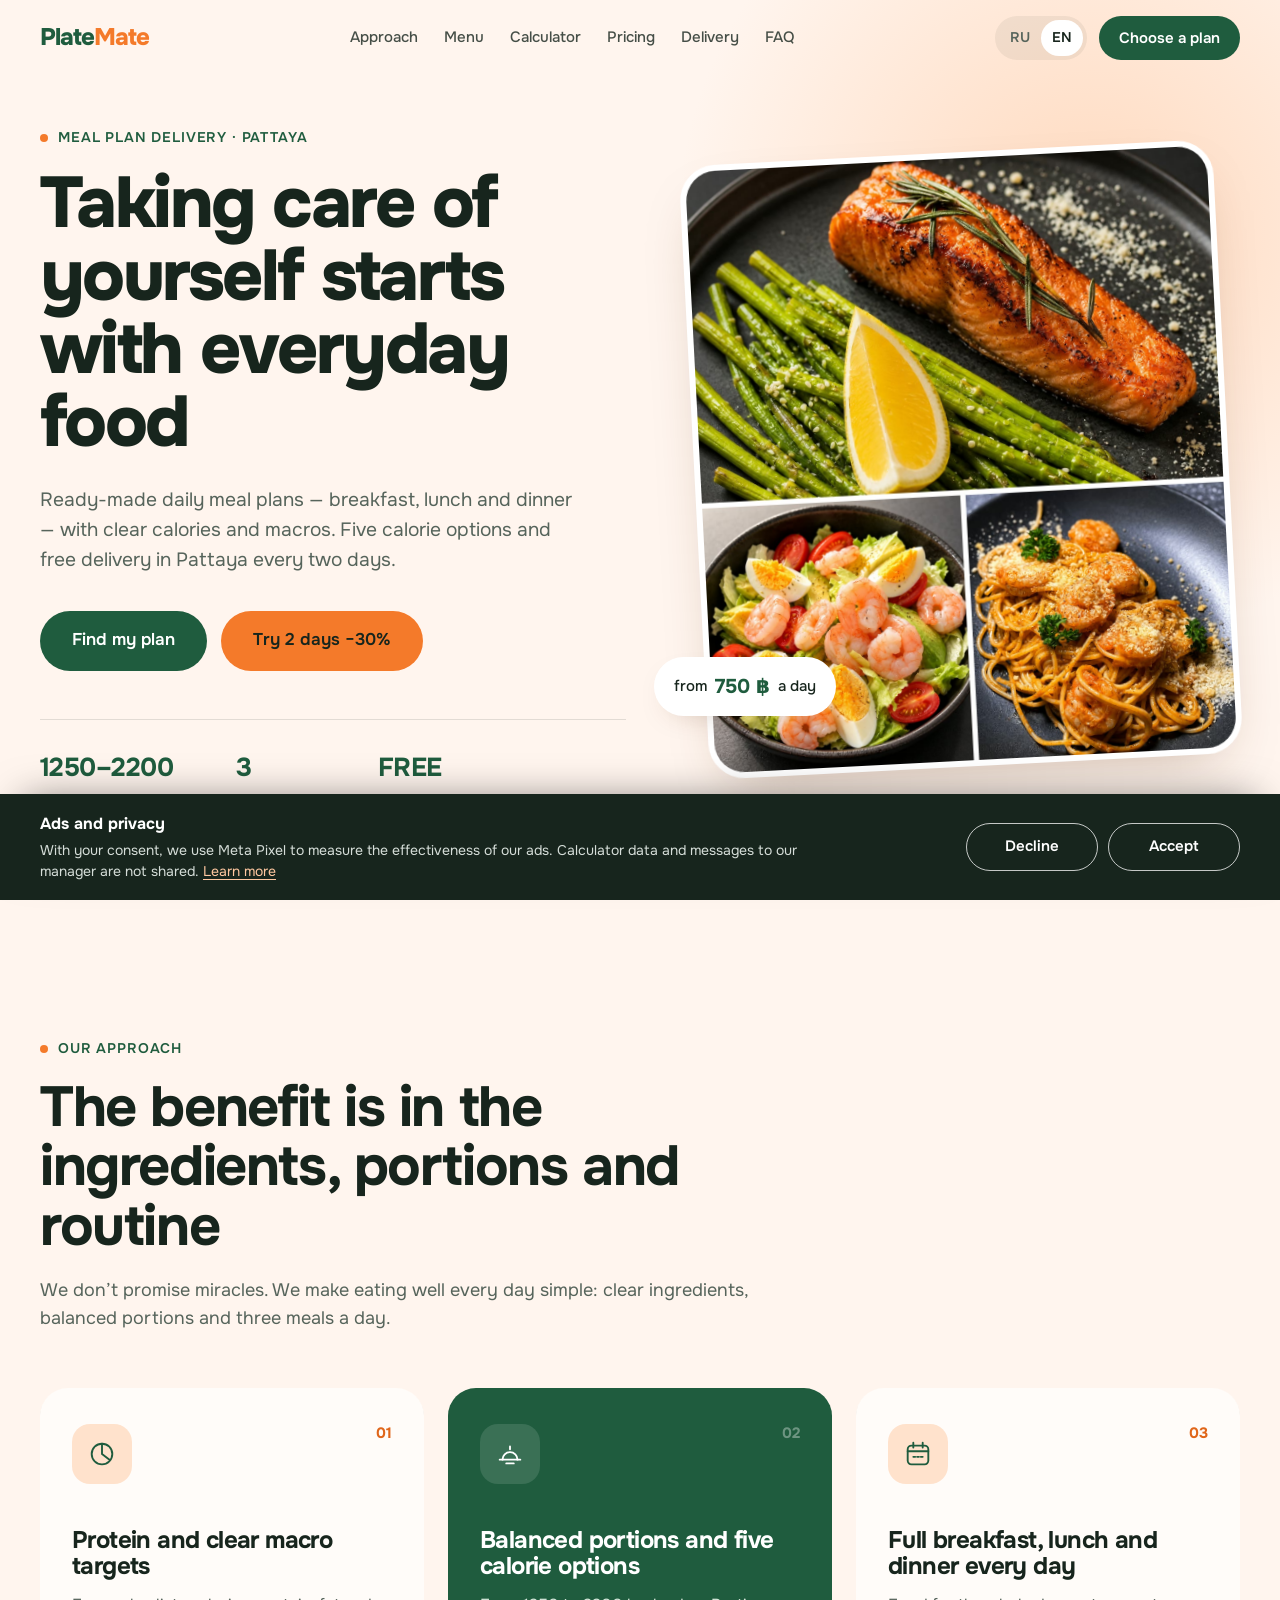
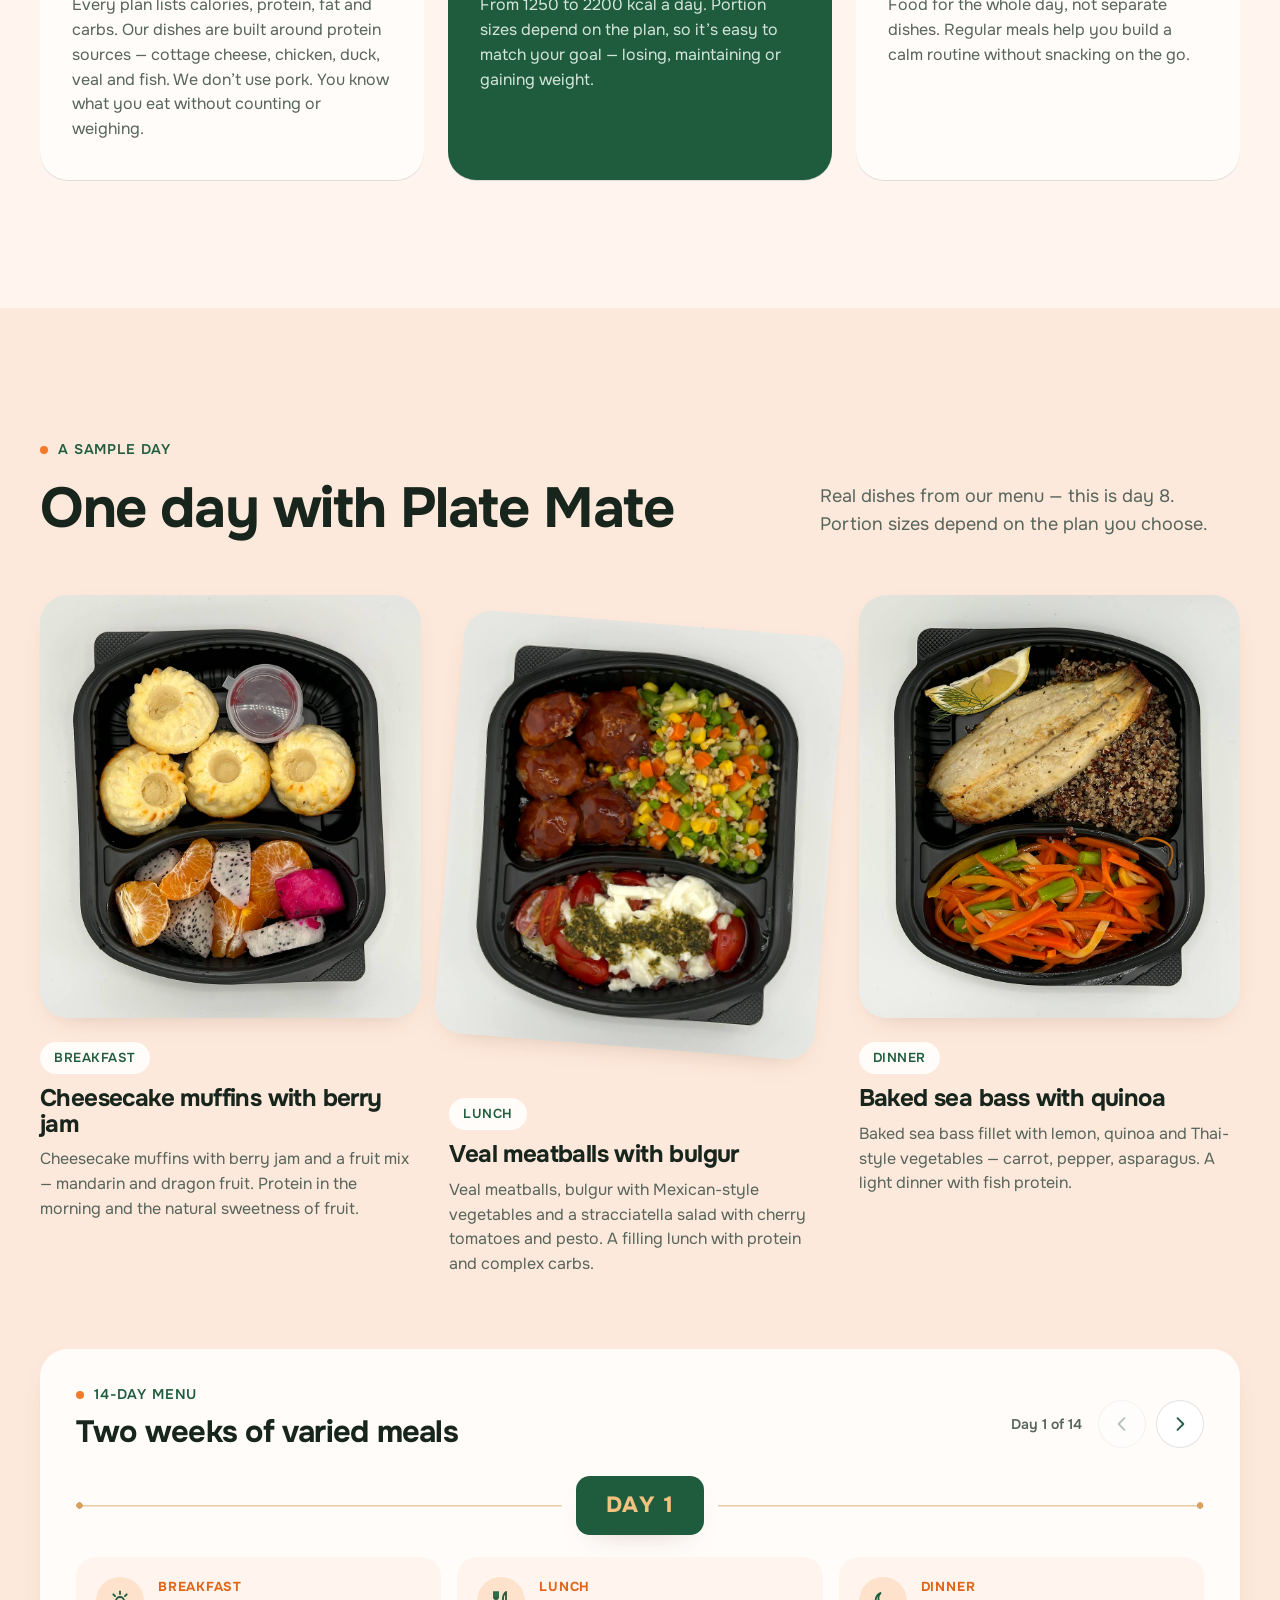
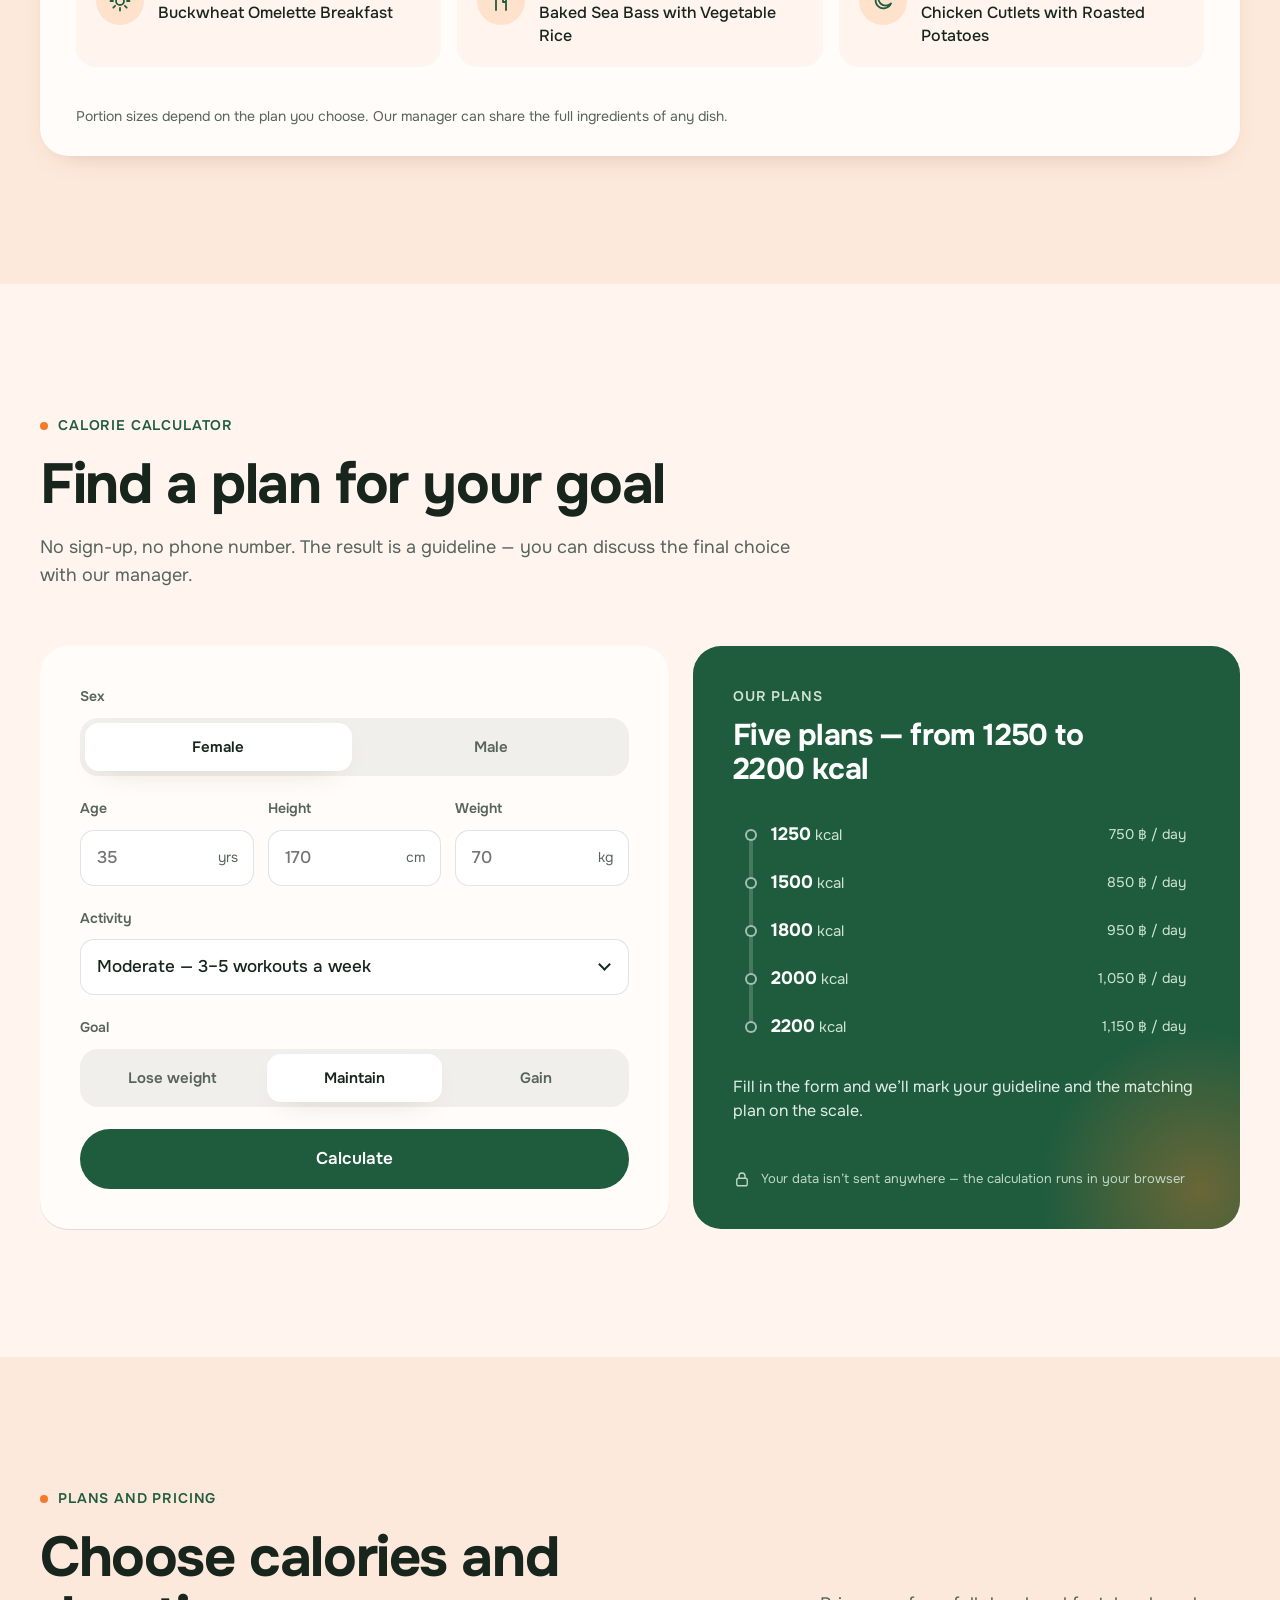
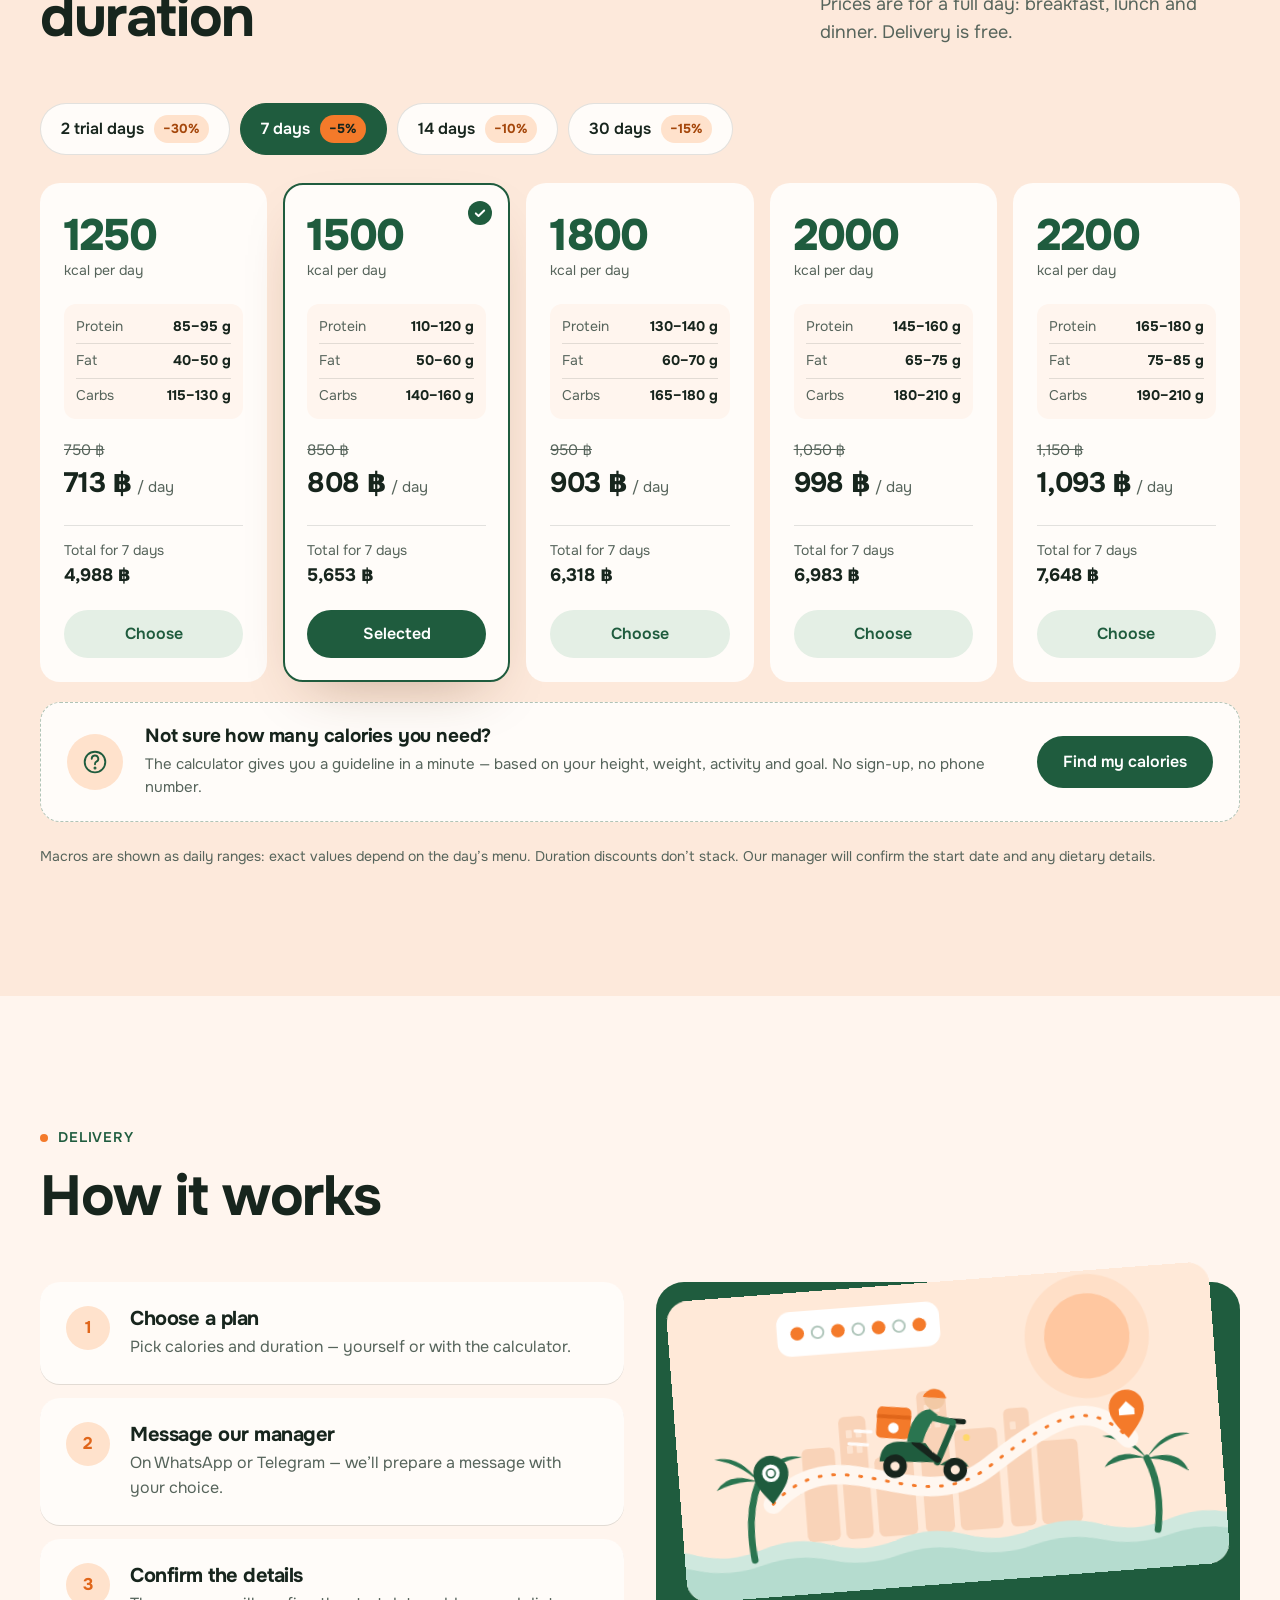
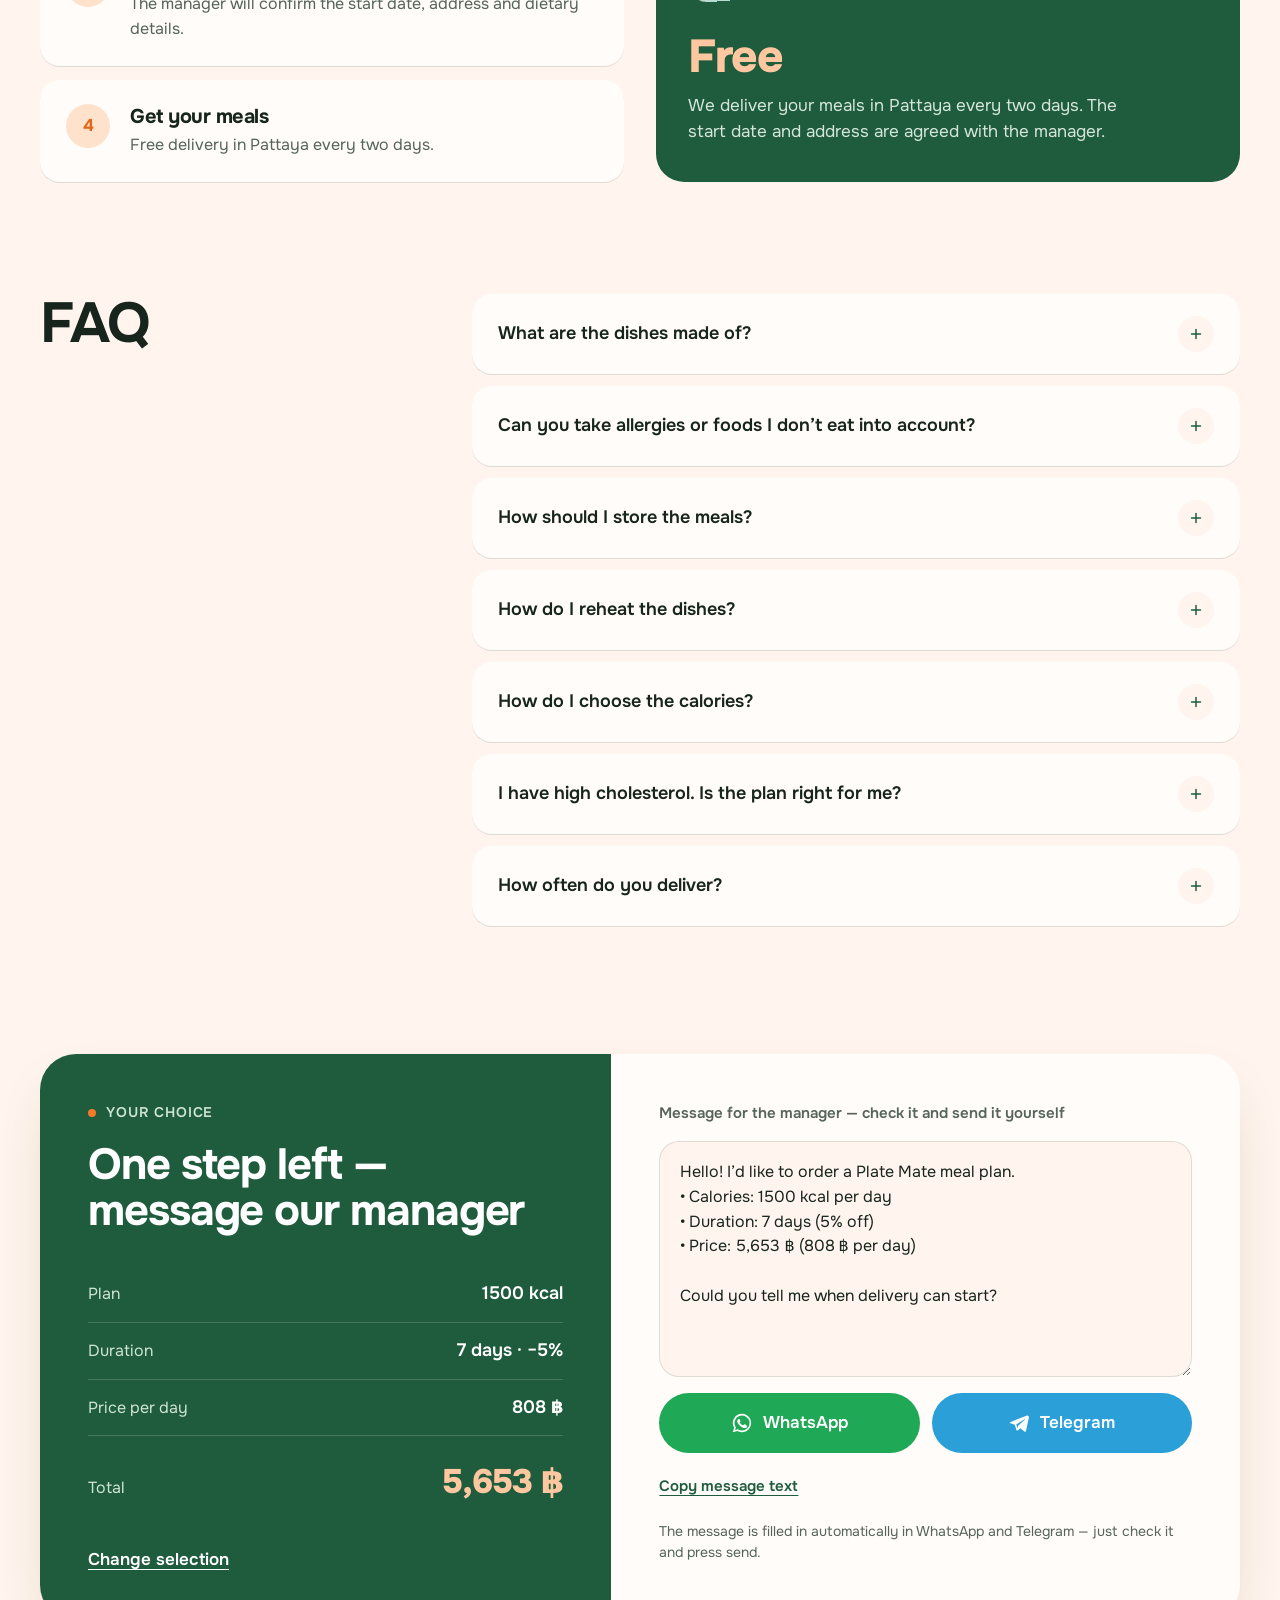
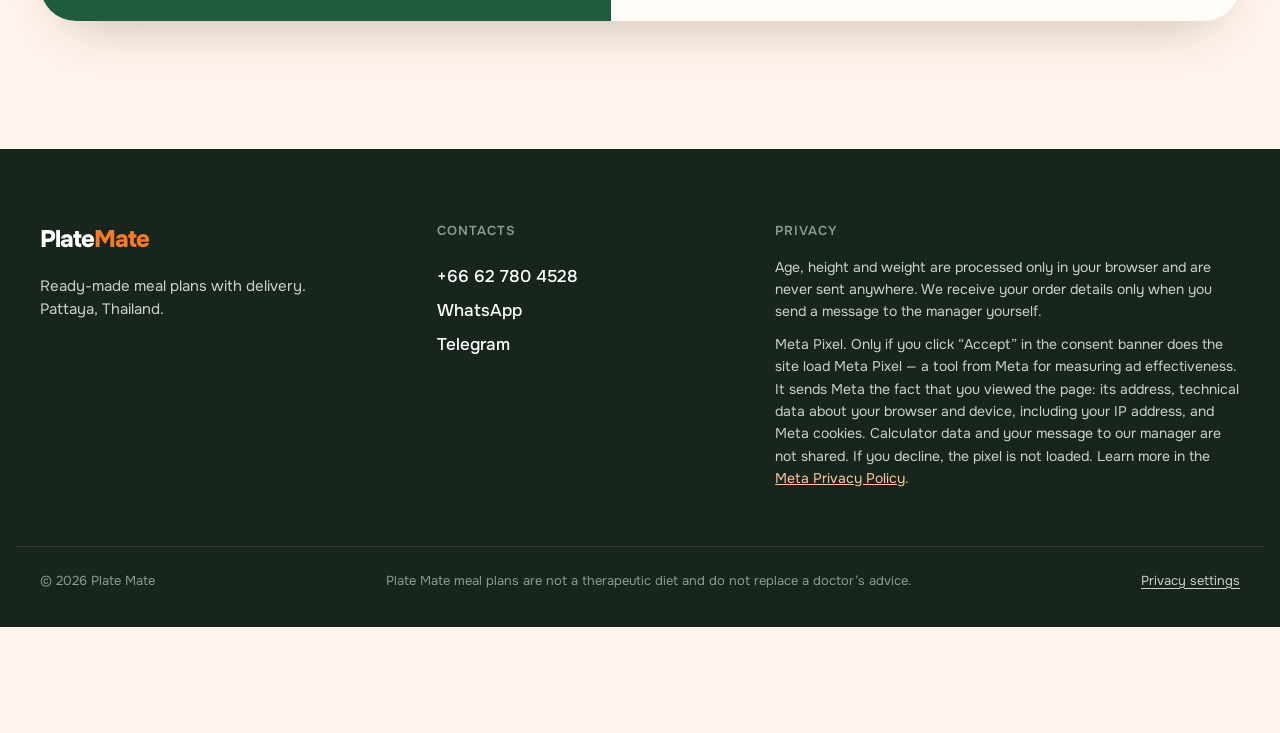
==== commit 9d2593c3: "Meta Pixel (только PageView) с баннером согласия - assets/meta-pixel.js: официальный базовый код, au" ====
--- a/en/index.html
+++ b/en/index.html
@@ -32,7 +32,7 @@
   <link rel="preconnect" href="https://fonts.googleapis.com">
   <link rel="preconnect" href="https://fonts.gstatic.com" crossorigin>
   <link href="https://fonts.googleapis.com/css2?family=Onest:wght@400;500;600;700;800&display=swap" rel="stylesheet">
-  <link rel="stylesheet" href="../assets/styles.css?v=e80cd91b">
+  <link rel="stylesheet" href="../assets/styles.css?v=3b3f16dc">
   <script>document.documentElement.classList.add('js')</script>
 </head>
 <body>
@@ -556,14 +556,16 @@
       <a href="https://wa.me/66627804528" target="_blank" rel="noopener">WhatsApp</a>
       <a href="https://t.me/okhealthyfood" target="_blank" rel="noopener">Telegram</a>
     </div>
-    <div class="footer__privacy">
-      <p class="footer__h" data-i18n="footer.dataTitle">About calculator data</p>
+    <div class="footer__privacy" id="privacy">
+      <p class="footer__h" data-i18n="footer.dataTitle">Privacy</p>
       <p data-i18n="footer.data">Age, height and weight are processed only in your browser and are never sent anywhere. We receive your order details only when you send a message to the manager yourself.</p>
+      <p data-consent-ui hidden data-i18n="footer.pixel">Meta Pixel. Only if you click “Accept” in the consent banner does the site load Meta Pixel — a tool from Meta for measuring ad effectiveness. It sends Meta the fact that you viewed the page: its address, technical data about your browser and device, including your IP address, and Meta cookies. Calculator data and your message to our manager are not shared. If you decline, the pixel is not loaded. Learn more in the <a href="https://www.facebook.com/privacy/policy/" target="_blank" rel="noopener">Meta Privacy Policy</a>.</p>
     </div>
   </div>
   <div class="container footer__bottom">
     <span>© 2026 Plate Mate</span>
     <span data-i18n="footer.disclaimer">Plate Mate meal plans are not a therapeutic diet and do not replace a doctor’s advice.</span>
+    <button class="footer__link" type="button" data-consent-ui data-consent-open hidden data-i18n="footer.privacySettings">Privacy settings</button>
   </div>
 </footer>
 
@@ -575,6 +577,25 @@
 
 <div class="toast" id="toast" role="status" aria-live="polite"></div>
 
+<!-- Согласие на Meta Pixel: показывает assets/consent.js (если в meta-pixel.js ENABLED = true) -->
+<section class="consent" id="consent" aria-labelledby="consentTitle" hidden>
+  <div class="container consent__inner">
+    <div class="consent__text">
+      <p class="consent__title" id="consentTitle" data-i18n="consent.title">Ads and privacy</p>
+      <p data-i18n="consent.text">With your consent, we use Meta Pixel to measure the effectiveness of our ads. Calculator data and messages to our manager are not shared. <a href="#privacy">Learn more</a></p>
+      <p class="consent__status" data-consent-status="granted" hidden data-i18n="consent.statusGranted">Currently: you have allowed Meta Pixel.</p>
+      <p class="consent__status" data-consent-status="denied" hidden data-i18n="consent.statusDenied">Currently: you have declined Meta Pixel.</p>
+    </div>
+    <div class="consent__buttons">
+      <button class="consent__btn" type="button" data-consent="denied" data-i18n="consent.deny">Decline</button>
+      <button class="consent__btn" type="button" data-consent="granted" data-i18n="consent.accept">Accept</button>
+    </div>
+  </div>
+</section>
+
+<!-- Meta Pixel: загружается только после согласия посетителя — assets/meta-pixel.js, assets/consent.js -->
+<script src="../assets/meta-pixel.js?v=344c5059"></script>
+<script src="../assets/consent.js?v=aa86bfef"></script>
 <script src="../assets/app.js?v=b2d2b98f"></script>
 </body>
 </html>
--- a/assets/styles.css
+++ b/assets/styles.css
@@ -27,6 +27,7 @@
   --gutter: 24px;
   --header-h: 76px;
   --ease: cubic-bezier(.2, .7, .2, 1);
+  --consent-h: 0px; /* высота баннера согласия, пока он открыт */
 }
 
 *, *::before, *::after { box-sizing: border-box; }
@@ -534,13 +535,39 @@
 .footer__contacts { display: flex; flex-direction: column; gap: 8px; }
 .footer__contacts a { text-decoration: none; font-weight: 500; color: var(--white); width: fit-content; }
 .footer__contacts a:hover { color: #FFC7A0; }
-.footer__privacy p:last-child { font-size: 14px; line-height: 1.6; }
+.footer__privacy p:not(.footer__h) { font-size: 14px; line-height: 1.6; }
 .footer__bottom { display: flex; flex-wrap: wrap; justify-content: space-between; gap: 12px; margin-top: 56px; padding-top: 24px; border-top: 1px solid rgba(255, 255, 255, .1); font-size: 13px; color: #8C9A91; }
+.footer__privacy p:not(.footer__h) + p { margin-top: 10px; }
+.footer__privacy a { color: #FFC7A0; }
+.footer__link { padding: 0; border: 0; background: none; font-size: 13px; color: #C9D2CC; text-decoration: underline; text-underline-offset: 3px; cursor: pointer; }
+.footer__link:hover { color: var(--white); }
+
+/* ---------- Баннер согласия на Meta Pixel ---------- */
+body.has-consent { padding-bottom: var(--consent-h); }
+.consent {
+  position: fixed; left: 0; right: 0; bottom: 0; z-index: 70;
+  padding-bottom: env(safe-area-inset-bottom);
+  background: var(--ink); color: #D5DDD8; box-shadow: 0 -16px 40px -24px rgba(0, 0, 0, .55);
+}
+.consent__inner { display: flex; align-items: center; justify-content: space-between; gap: 28px; padding-top: 18px; padding-bottom: 18px; }
+.consent__text { max-width: 760px; font-size: 14px; line-height: 1.5; }
+.consent__title { margin-bottom: 4px; font-size: 16px; font-weight: 700; color: var(--white); }
+.consent__text a { color: #FFC7A0; text-underline-offset: 3px; }
+.consent__status { margin-top: 6px; font-weight: 600; color: #FFC7A0; }
+.consent__buttons { flex: none; display: flex; gap: 10px; }
+/* обе кнопки намеренно одинаковые — выбор равнозначный */
+.consent__btn {
+  min-width: 132px; min-height: 48px; padding: 0 24px; border-radius: 999px;
+  border: 1.5px solid rgba(255, 255, 255, .75); background: transparent; color: var(--white);
+  font-size: 15px; font-weight: 600; cursor: pointer; transition: background-color .2s, color .2s;
+}
+.consent__btn:hover { background: var(--white); color: var(--ink); }
+.consent__btn:focus-visible { outline-color: #FFC7A0; }
 
 /* ---------- Мобильная панель и уведомление ---------- */
 .sticky-bar { display: none; }
 .toast {
-  position: fixed; left: 50%; bottom: 24px; z-index: 80; max-width: calc(100% - 32px);
+  position: fixed; left: 50%; bottom: calc(24px + var(--consent-h)); z-index: 80; max-width: calc(100% - 32px);
   padding: 14px 22px; border-radius: 999px; background: var(--ink); color: var(--white);
   font-size: 15px; font-weight: 500; text-align: center;
   opacity: 0; transform: translate(-50%, 20px); pointer-events: none; transition: opacity .3s, transform .3s var(--ease);
@@ -670,7 +697,7 @@
   .footer__grid { grid-template-columns: 1fr; gap: 32px; }
 
   .sticky-bar {
-    position: fixed; left: 12px; right: 12px; bottom: calc(12px + env(safe-area-inset-bottom)); z-index: 60;
+    position: fixed; left: 12px; right: 12px; bottom: calc(12px + env(safe-area-inset-bottom) + var(--consent-h)); z-index: 60;
     display: flex; align-items: center; justify-content: space-between; gap: 12px;
     padding: 10px 10px 10px 20px; border-radius: 999px; background: var(--ink); color: var(--white);
     box-shadow: 0 16px 40px -12px rgba(0,0,0,.45);
@@ -681,7 +708,12 @@
   .sticky-bar__info strong { font-size: 15px; }
   .sticky-bar__info span { font-size: 13px; color: #C9D2CC; white-space: nowrap; overflow: hidden; text-overflow: ellipsis; }
   .sticky-bar .btn { min-height: 48px; padding: 0 22px; flex: none; }
-  .toast { bottom: 88px; }
+  .toast { bottom: calc(88px + var(--consent-h)); }
+  .consent__inner { flex-direction: column; align-items: stretch; gap: 14px; padding-top: 16px; padding-bottom: 16px; }
+  .consent__text { font-size: 13px; }
+  .consent__title { font-size: 15px; }
+  .consent__buttons { display: grid; grid-template-columns: 1fr 1fr; }
+  .consent__btn { min-width: 0; padding: 0 12px; }
 }
 
 @media (max-width: 380px) {
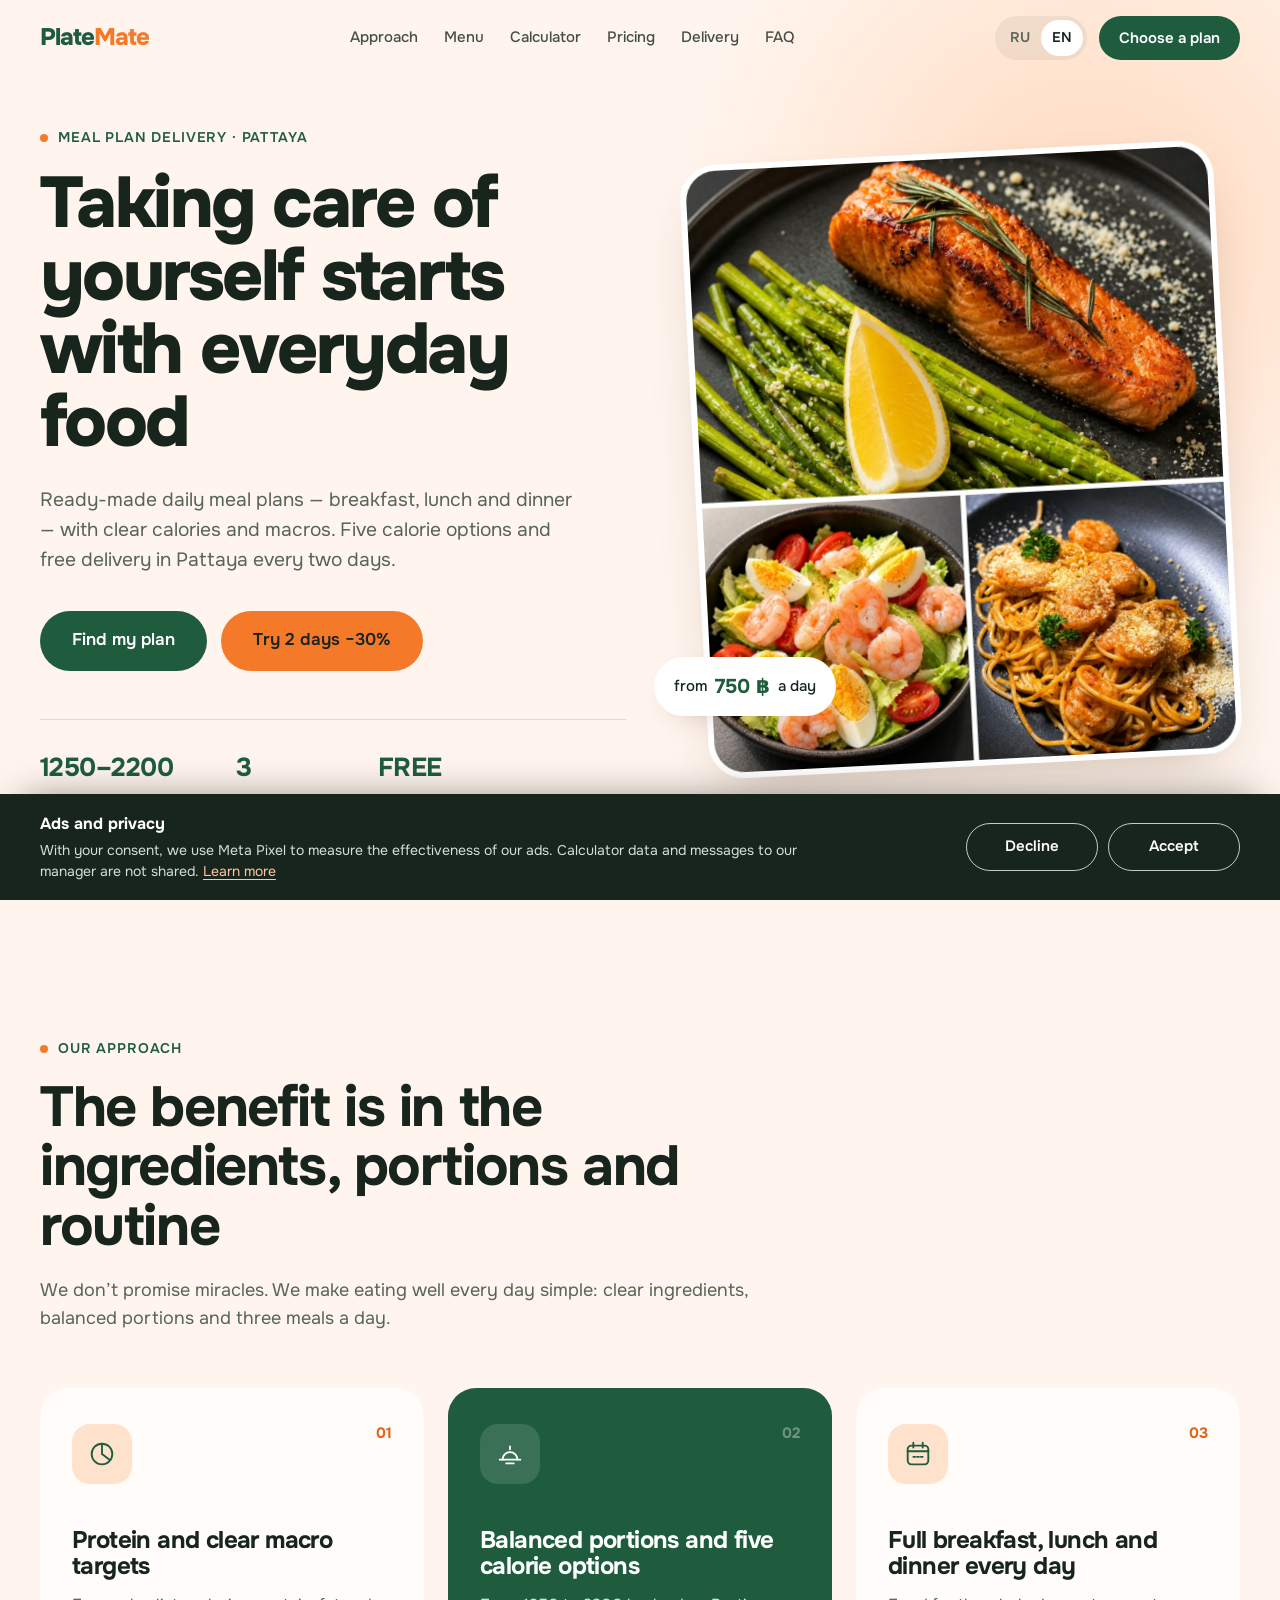
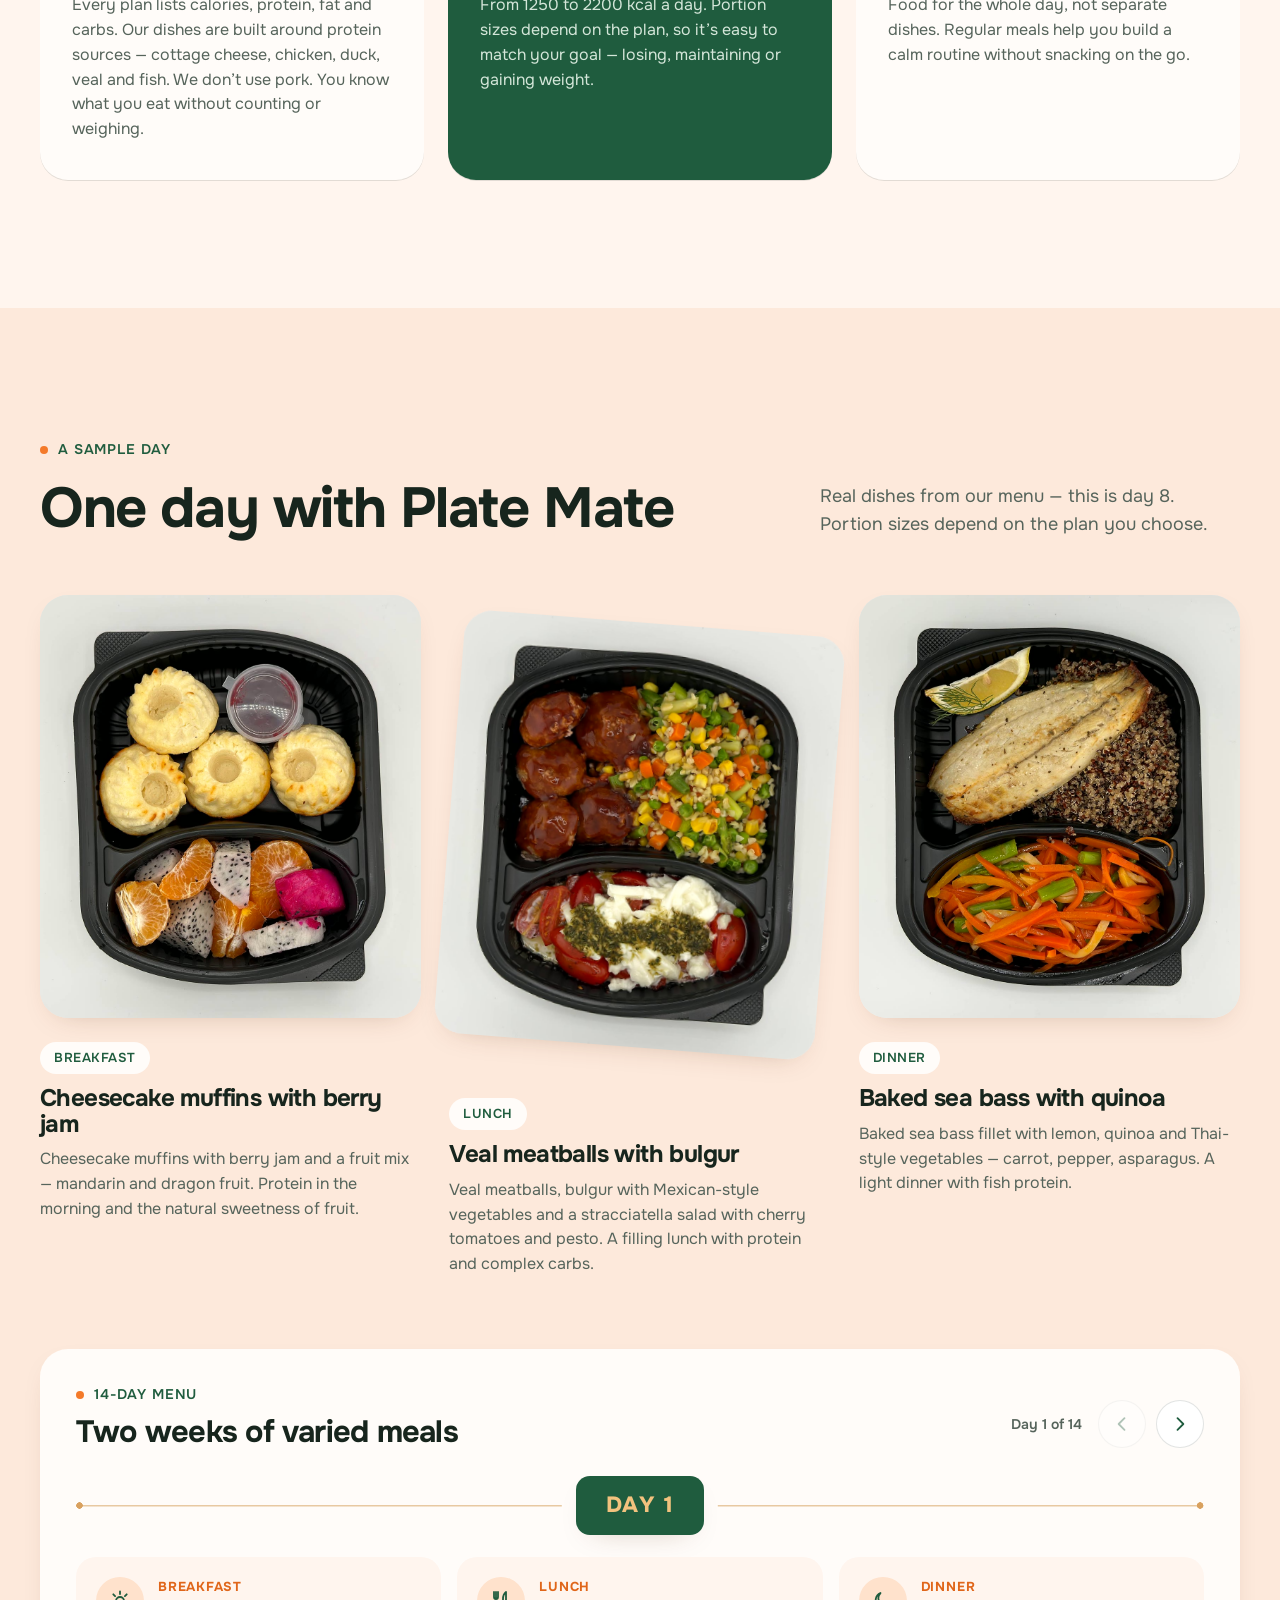
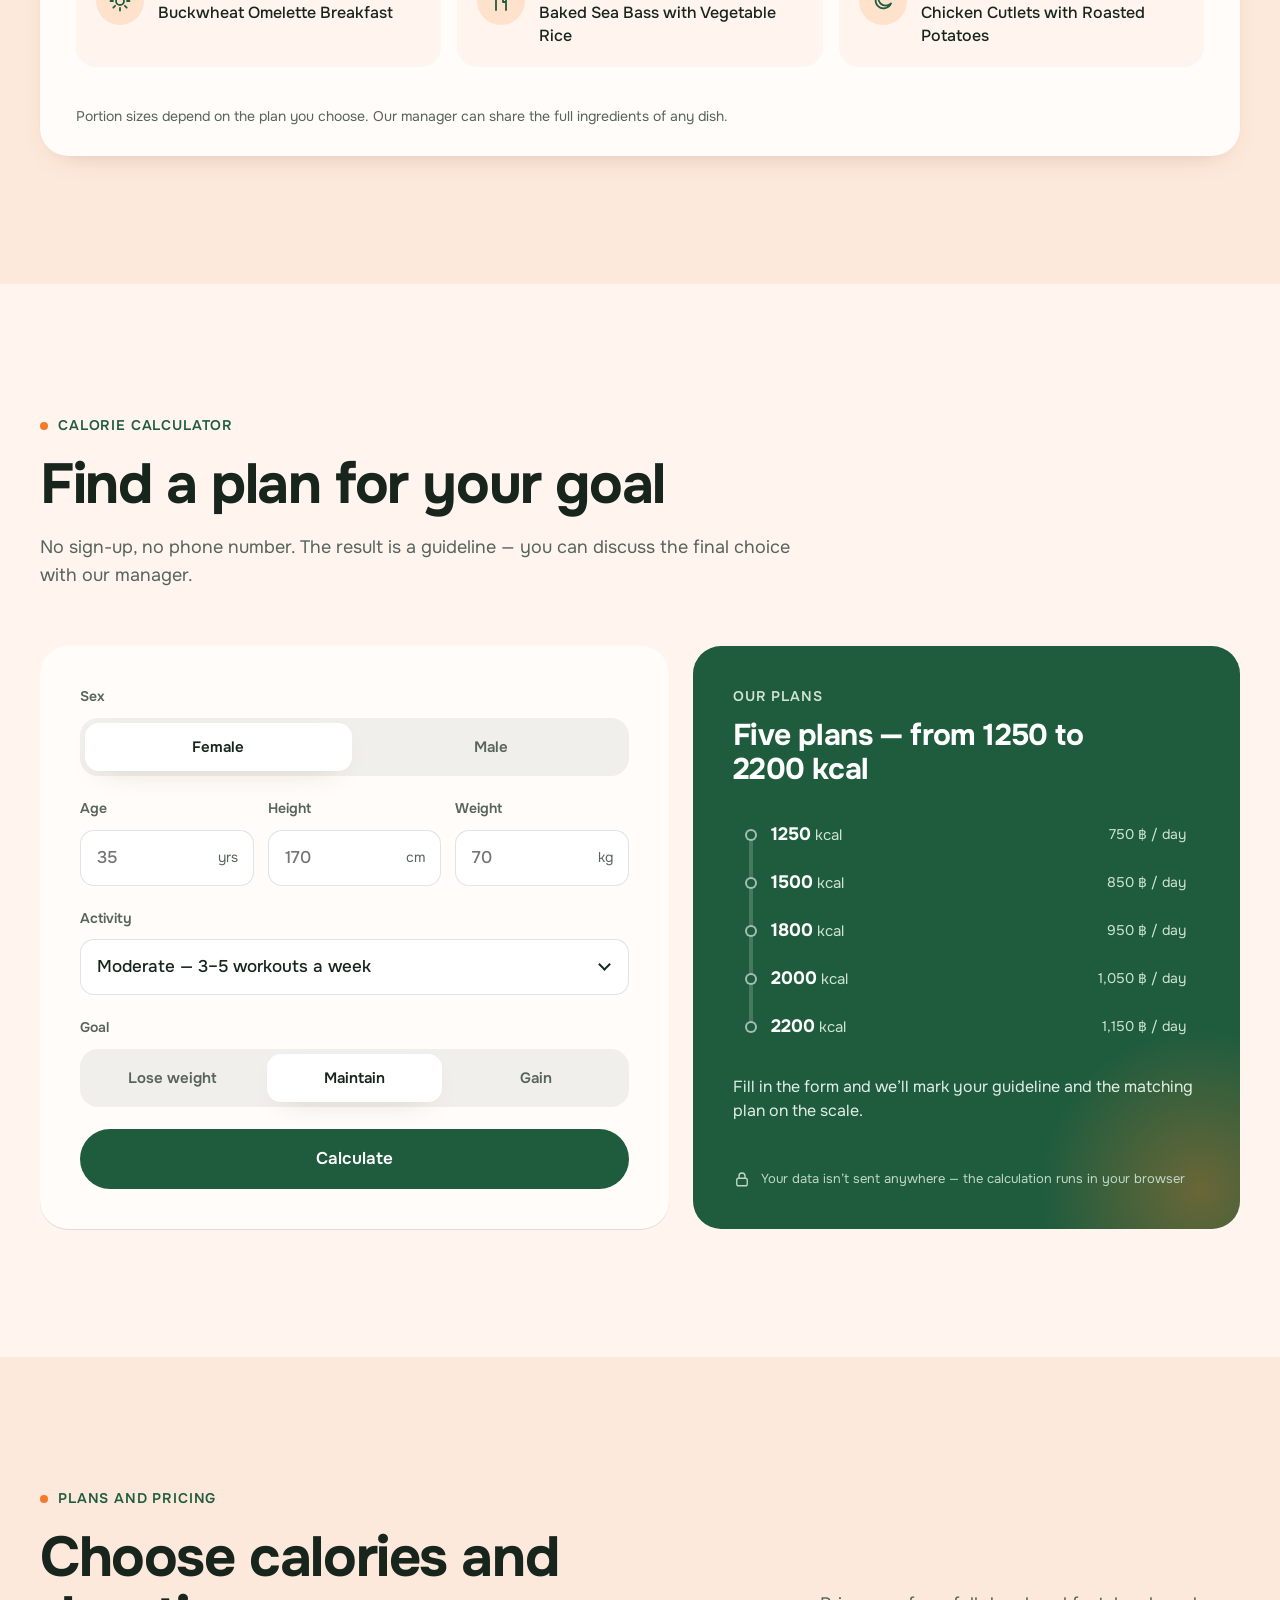
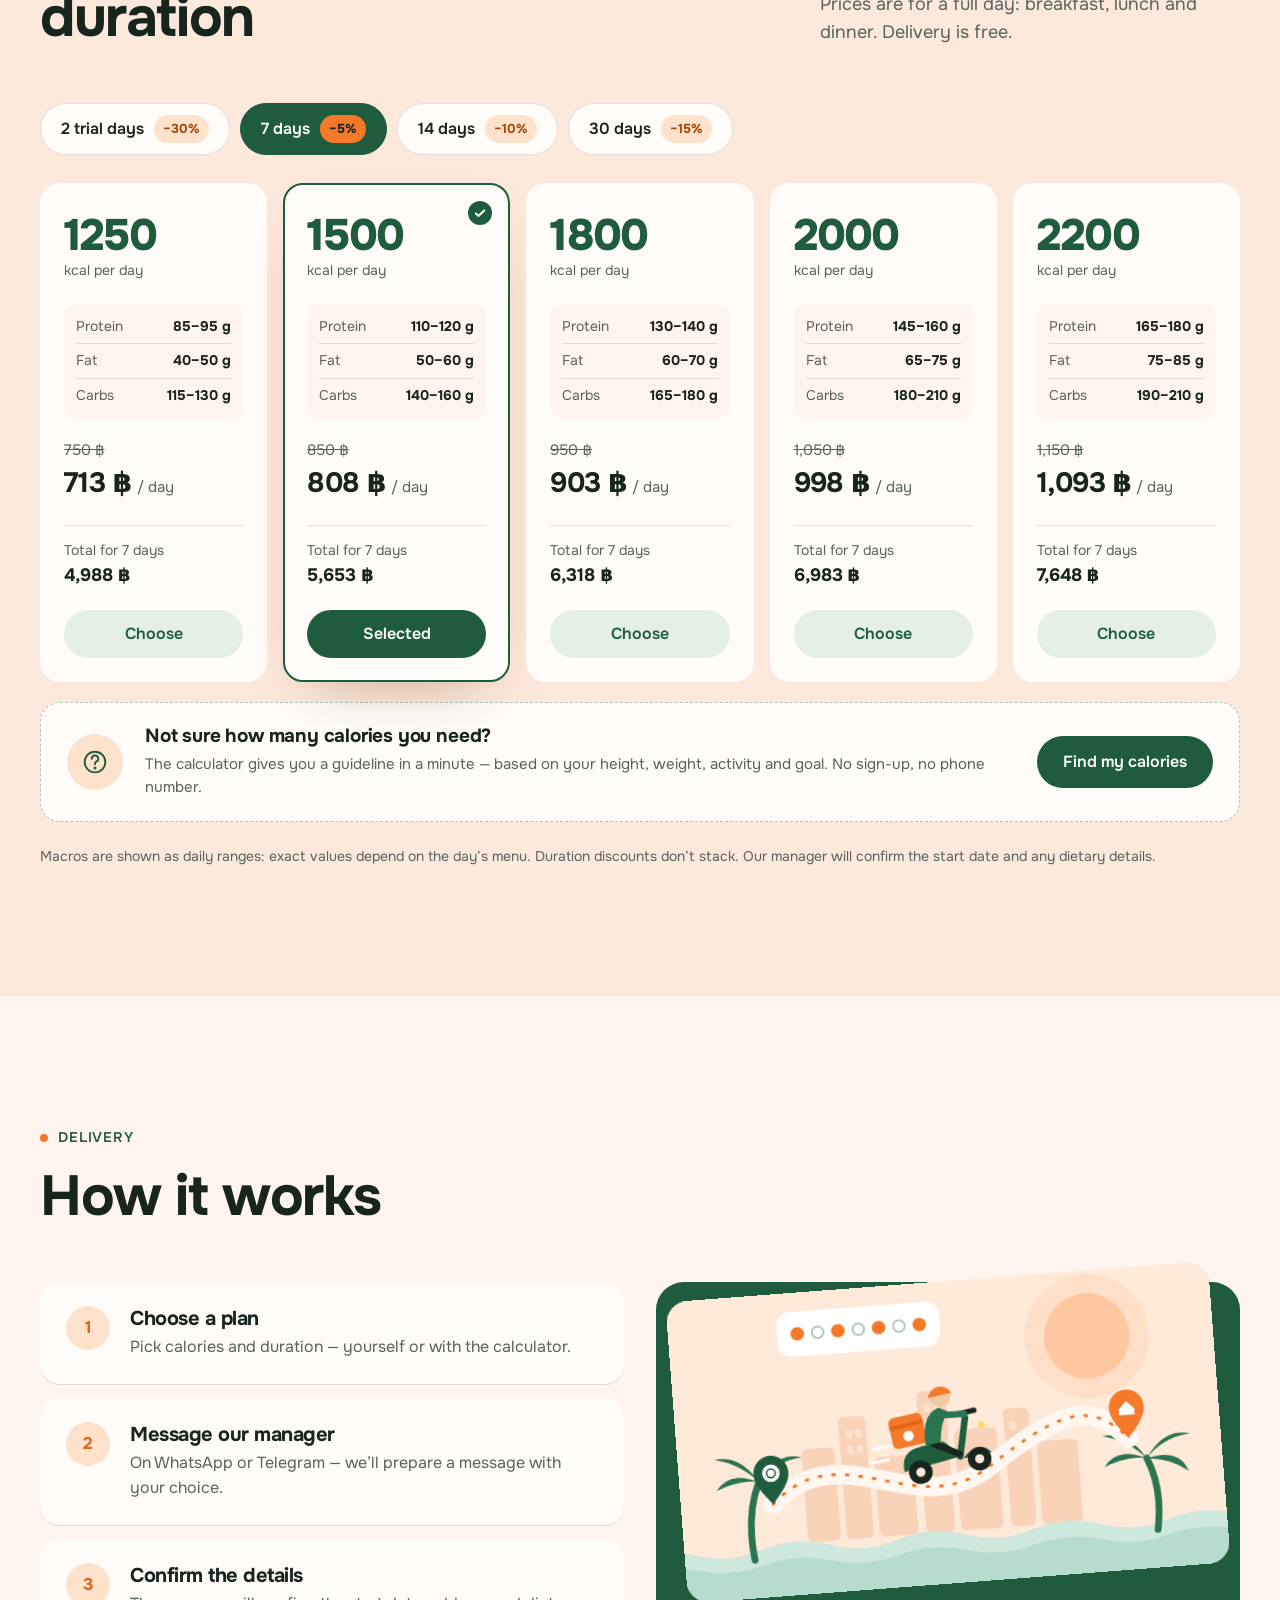
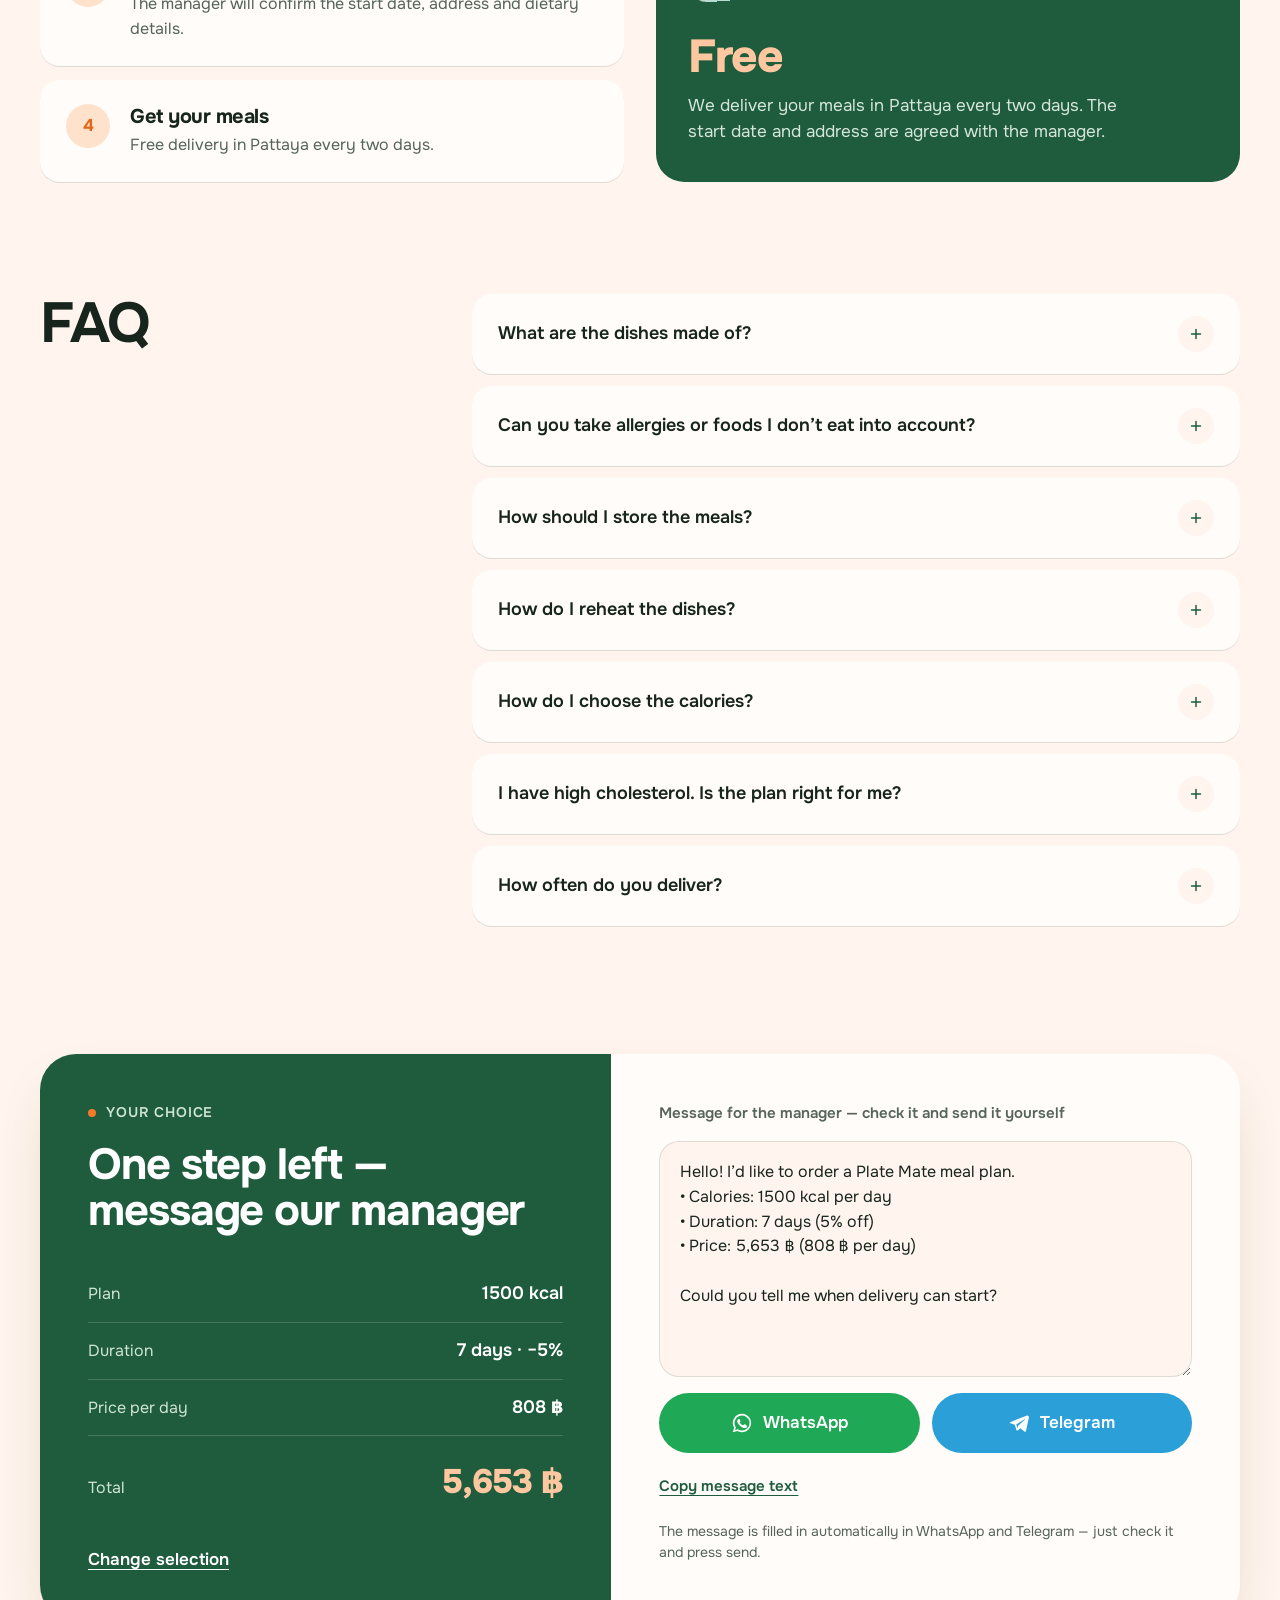
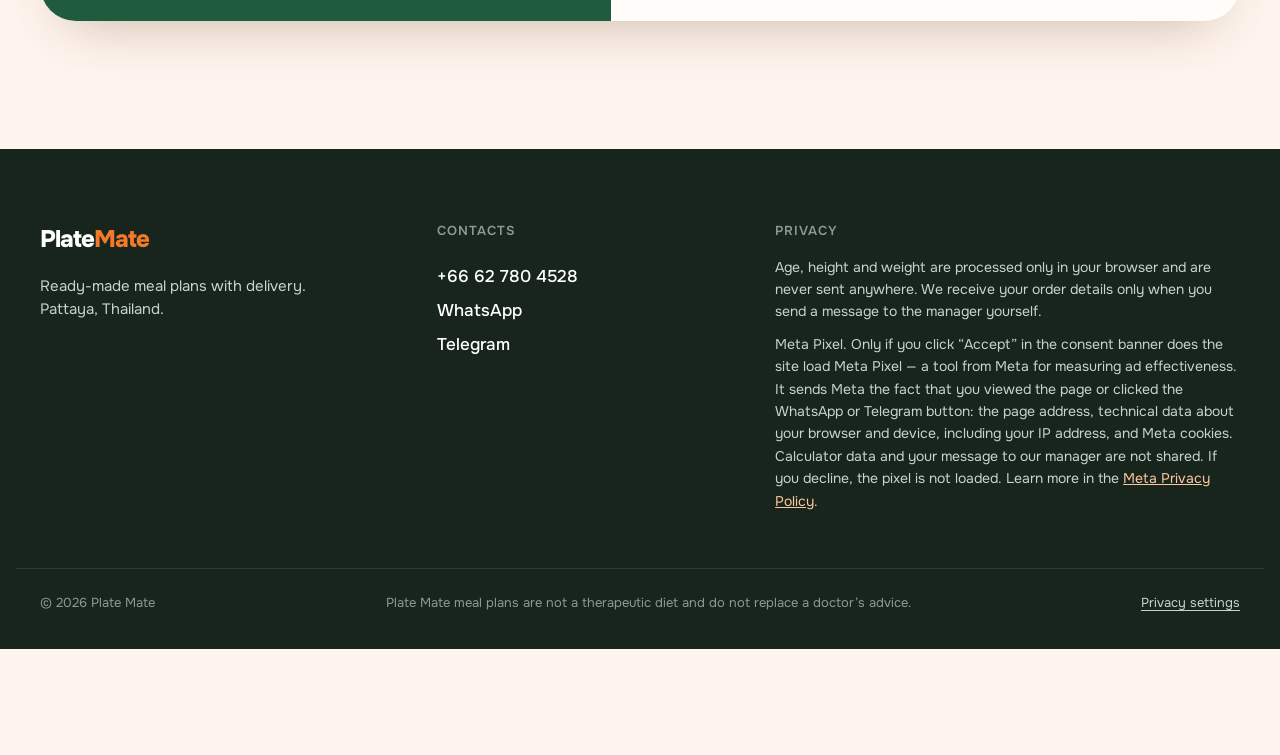
==== commit 49b6757c: "Meta Pixel: событие Contact при нажатии WhatsApp/Telegram Только с согласия посетителя, без параметр" ====
--- a/en/index.html
+++ b/en/index.html
@@ -559,7 +559,7 @@
     <div class="footer__privacy" id="privacy">
       <p class="footer__h" data-i18n="footer.dataTitle">Privacy</p>
       <p data-i18n="footer.data">Age, height and weight are processed only in your browser and are never sent anywhere. We receive your order details only when you send a message to the manager yourself.</p>
-      <p data-consent-ui hidden data-i18n="footer.pixel">Meta Pixel. Only if you click “Accept” in the consent banner does the site load Meta Pixel — a tool from Meta for measuring ad effectiveness. It sends Meta the fact that you viewed the page: its address, technical data about your browser and device, including your IP address, and Meta cookies. Calculator data and your message to our manager are not shared. If you decline, the pixel is not loaded. Learn more in the <a href="https://www.facebook.com/privacy/policy/" target="_blank" rel="noopener">Meta Privacy Policy</a>.</p>
+      <p data-consent-ui hidden data-i18n="footer.pixel">Meta Pixel. Only if you click “Accept” in the consent banner does the site load Meta Pixel — a tool from Meta for measuring ad effectiveness. It sends Meta the fact that you viewed the page or clicked the WhatsApp or Telegram button: the page address, technical data about your browser and device, including your IP address, and Meta cookies. Calculator data and your message to our manager are not shared. If you decline, the pixel is not loaded. Learn more in the <a href="https://www.facebook.com/privacy/policy/" target="_blank" rel="noopener">Meta Privacy Policy</a>.</p>
     </div>
   </div>
   <div class="container footer__bottom">
@@ -594,7 +594,7 @@
 </section>
 
 <!-- Meta Pixel: загружается только после согласия посетителя — assets/meta-pixel.js, assets/consent.js -->
-<script src="../assets/meta-pixel.js?v=344c5059"></script>
+<script src="../assets/meta-pixel.js?v=c636a644"></script>
 <script src="../assets/consent.js?v=aa86bfef"></script>
 <script src="../assets/app.js?v=b2d2b98f"></script>
 </body>
